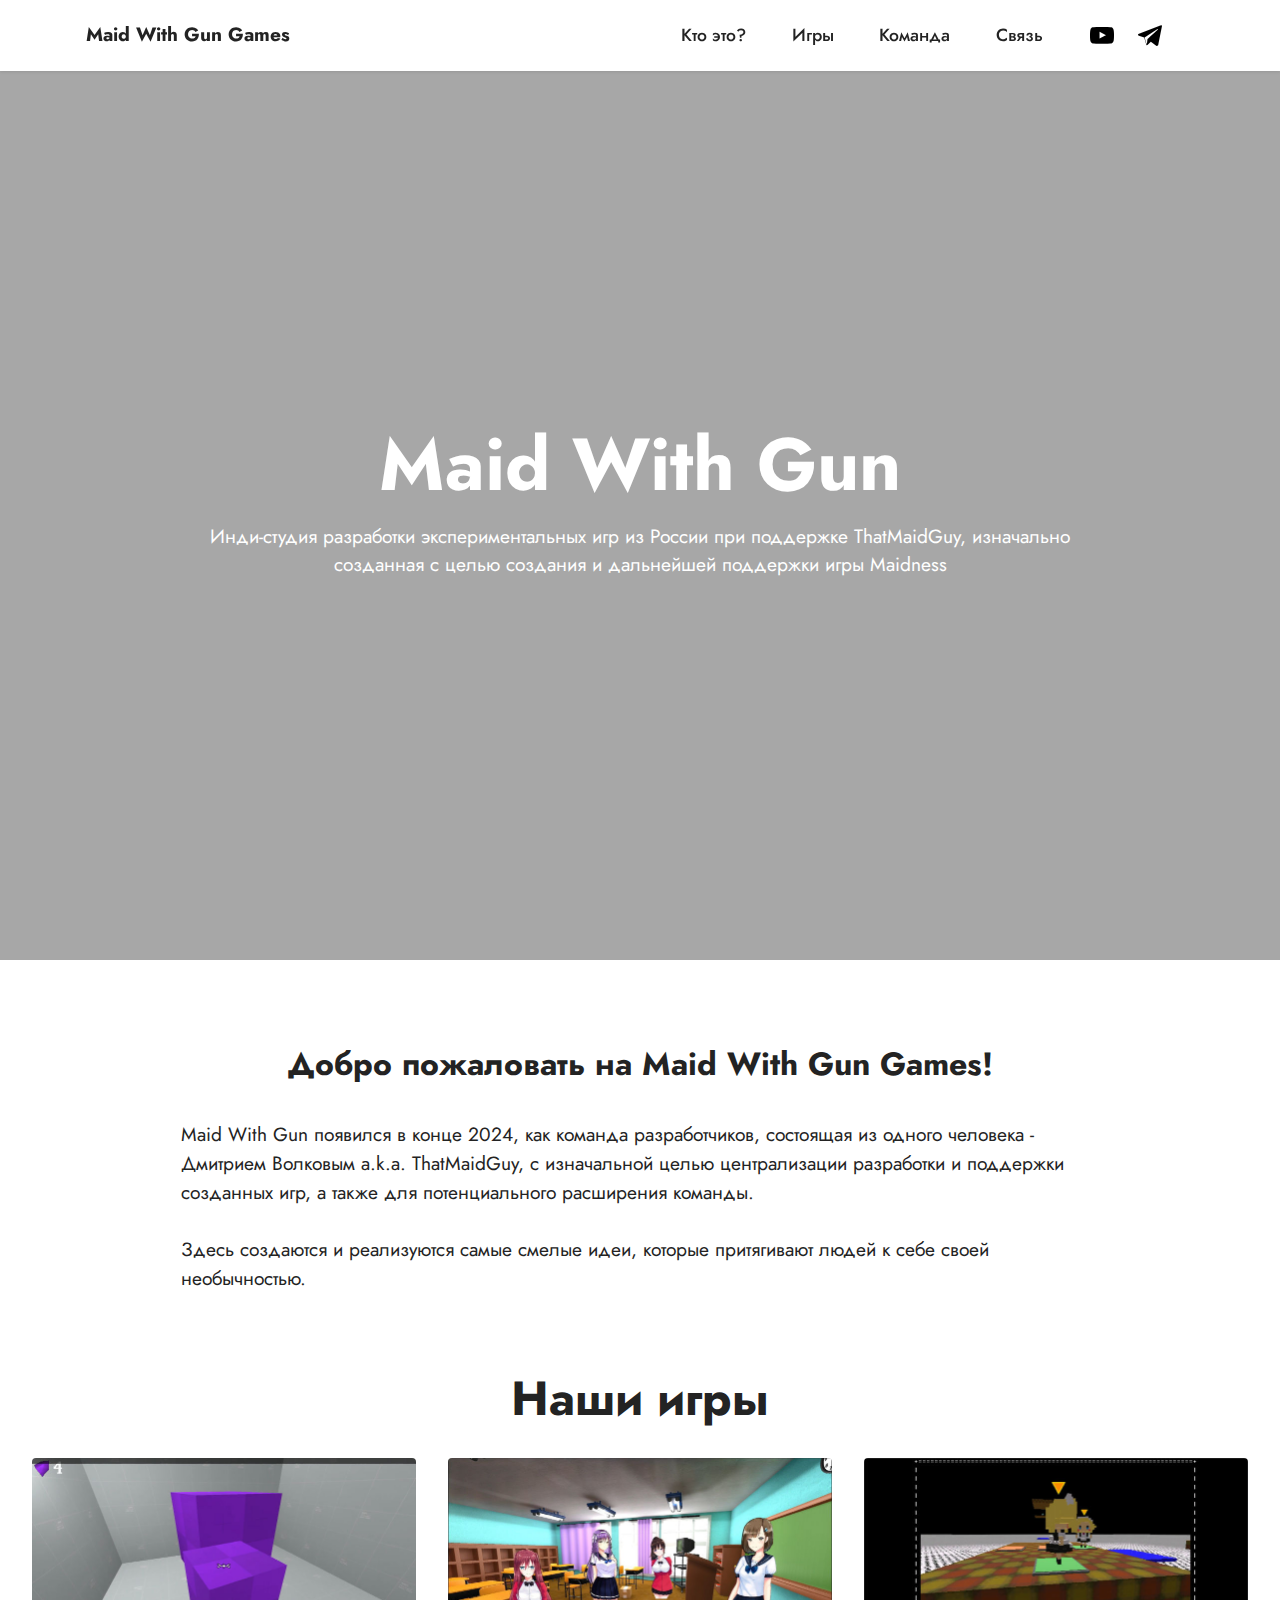
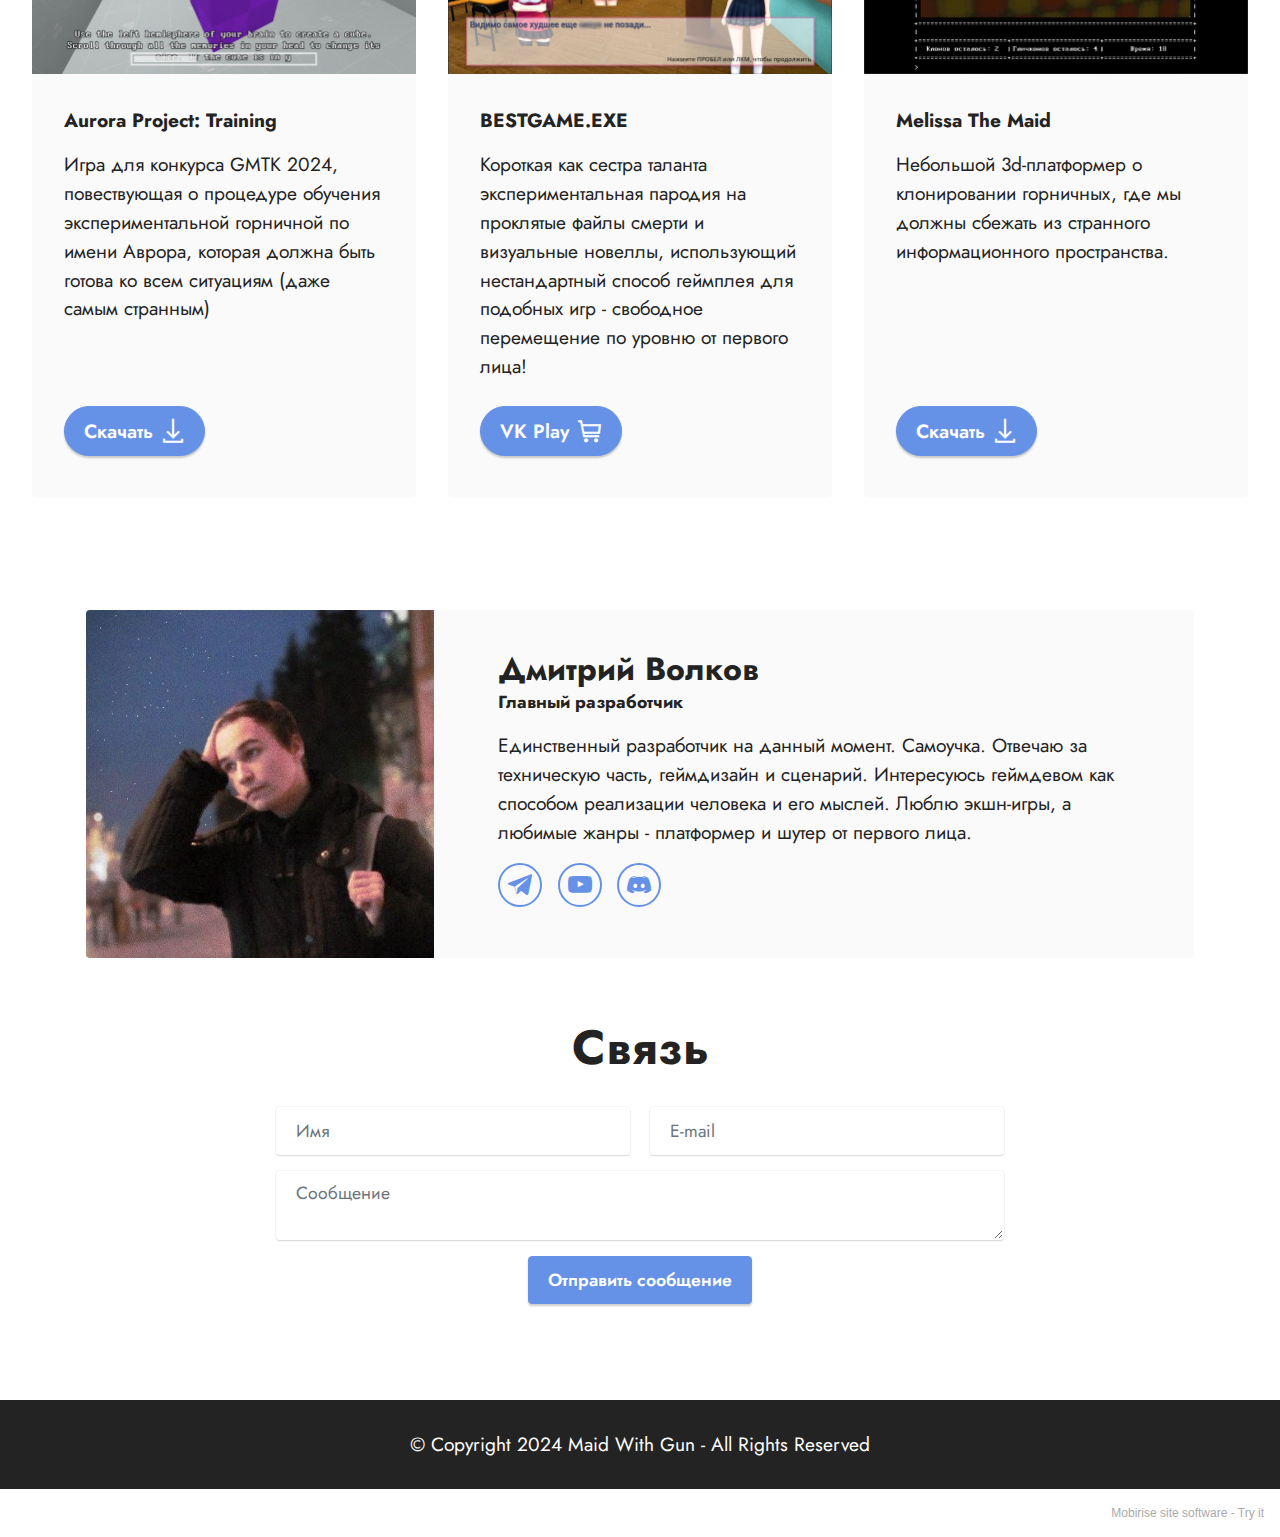
==== index.html @ e3a9bdb8 "First commit" ====
<!DOCTYPE html>
<html  >
<head>
  <!-- Site made with Mobirise Website Builder v5.4.0, https://mobirise.com -->
  <meta charset="UTF-8">
  <meta http-equiv="X-UA-Compatible" content="IE=edge">
  <meta name="generator" content="Mobirise v5.4.0, mobirise.com">
  <meta name="viewport" content="width=device-width, initial-scale=1, minimum-scale=1">
  <link rel="shortcut icon" href="assets/images/ada-priest-from-machete-bg-128x128-1.png" type="image/x-icon">
  <meta name="description" content="Инди-студия разработки экспериментальных игр из России при поддержке ThatMaidGuy, изначально созданная с целью создания и дальнейшей поддержки игры Maidness">
  
  
  <title>Maid With Gun Games - Инди-разработчик игр</title>
  <link rel="stylesheet" href="assets/web/assets/mobirise-icons2/mobirise2.css">
  <link rel="stylesheet" href="assets/bootstrap/css/bootstrap.min.css">
  <link rel="stylesheet" href="assets/bootstrap/css/bootstrap-grid.min.css">
  <link rel="stylesheet" href="assets/bootstrap/css/bootstrap-reboot.min.css">
  <link rel="stylesheet" href="assets/dropdown/css/style.css">
  <link rel="stylesheet" href="assets/socicon/css/styles.css">
  <link rel="stylesheet" href="assets/theme/css/style.css">
  <link rel="preload" href="https://fonts.googleapis.com/css?family=Jost:100,200,300,400,500,600,700,800,900,100i,200i,300i,400i,500i,600i,700i,800i,900i&display=swap" as="style" onload="this.onload=null;this.rel='stylesheet'">
  <noscript><link rel="stylesheet" href="https://fonts.googleapis.com/css?family=Jost:100,200,300,400,500,600,700,800,900,100i,200i,300i,400i,500i,600i,700i,800i,900i&display=swap"></noscript>
  <link rel="preload" as="style" href="assets/mobirise/css/mbr-additional.css"><link rel="stylesheet" href="assets/mobirise/css/mbr-additional.css" type="text/css">
  
  
  
  
</head>
<body>
  
  <section data-bs-version="5" class="menu menu3 cid-uvaxCdx6XH" once="menu" id="menu3-0">
    
    <nav class="navbar navbar-dropdown navbar-fixed-top navbar-expand-lg">
        <div class="container">
            <div class="navbar-brand">
                
                <span class="navbar-caption-wrap"><a class="navbar-caption text-black display-7" href="https://mobiri.se">Maid With Gun Games</a></span>
            </div>
            <button class="navbar-toggler" type="button" data-toggle="collapse" data-bs-toggle="collapse" data-target="#navbarSupportedContent" data-bs-target="#navbarSupportedContent" aria-controls="navbarNavAltMarkup" aria-expanded="false" aria-label="Toggle navigation">
                <div class="hamburger">
                    <span></span>
                    <span></span>
                    <span></span>
                    <span></span>
                </div>
            </button>
            <div class="collapse navbar-collapse" id="navbarSupportedContent">
                <ul class="navbar-nav nav-dropdown nav-right" data-app-modern-menu="true"><li class="nav-item"><a class="nav-link link text-black text-primary display-4" href="index.html#content5-5">Кто это?</a></li>
                    <li class="nav-item"><a class="nav-link link text-black text-primary display-4" href="index.html#gallery3-2">Игры</a></li>
                    <li class="nav-item"><a class="nav-link link text-black text-primary display-4" href="index.html#team2-6">Команда</a>
                    </li><li class="nav-item"><a class="nav-link link text-black text-primary display-4" href="index.html#form5-b">Связь</a></li></ul>
                <div class="icons-menu">
                    <a class="iconfont-wrapper" href="https://youtube.com/@thatmaidguy" target="_blank">
                        <span class="p-2 mbr-iconfont socicon-youtube socicon"></span>
                    </a>
                    <a class="iconfont-wrapper" href="https://t.me/maidwithgun" target="_blank">
                        <span class="p-2 mbr-iconfont socicon-telegram socicon"></span>
                    </a>
                    
                    
                </div>
                
            </div>
        </div>
    </nav>
</section>

<section data-bs-version="5" class="header6 cid-uvaxIi6rtf mbr-fullscreen" data-bg-video="https://vimeo.com/1033266221" id="header6-1">

    

    <div class="mbr-overlay" style="opacity: 0.4; background-color: rgb(35, 35, 35);"></div>

    <div class="align-center container">
        <div class="row justify-content-center">
            <div class="col-12 col-lg-10">
                <h1 class="mbr-section-title mbr-fonts-style mbr-white mb-3 display-1"><strong>Maid With Gun</strong></h1>
                
                <p class="mbr-text mbr-white mbr-fonts-style display-7">Инди-студия разработки экспериментальных игр из России при поддержке ThatMaidGuy, изначально созданная с целью создания и дальнейшей поддержки игры Maidness</p>
                
            </div>
        </div>
    </div>
</section>

<section data-bs-version="5" class="content5 cid-uvaOq9j9az" id="content5-5">
    
    <div class="container">
        <div class="row justify-content-center">
            <div class="col-md-12 col-lg-10">
                <h3 class="mbr-section-title mbr-fonts-style mb-4 display-5"><strong>Добро пожаловать на Maid With Gun Games!</strong></h3>
                
                <p class="mbr-text mbr-fonts-style display-7">
                    Maid With Gun появился в конце 2024, как&nbsp;команда разработчиков, состоящая из одного человека - Дмитрием Волковым a.k.a. ThatMaidGuy, с изначальной целью централизации разработки и поддержки созданных игр, а также для потенциального расширения команды.<br><br>Здесь создаются и реализуются самые смелые идеи, которые притягивают людей к себе своей необычностью.</p>
            </div>
        </div>
    </div>
</section>

<section data-bs-version="5" class="gallery3 cid-uvaM736wbB" id="gallery3-2">
    
    
    <div class="container-fluid">
        <div class="mbr-section-head">
            <h4 class="mbr-section-title mbr-fonts-style align-center mb-0 display-2"><strong>Наши игры</strong></h4>
            
        </div>
        <div class="row mt-4">
            <div class="item features-image сol-12 col-md-6 col-lg-4">
                <div class="item-wrapper">
                    <div class="item-img">
                        <img src="assets/images/isjlef-770x433.jpg" alt="">
                    </div>
                    <div class="item-content">
                        <h5 class="item-title mbr-fonts-style display-7">
                            <strong>Aurora Project: Training</strong></h5>
                        
                        <p class="mbr-text mbr-fonts-style mt-3 display-7">Игра для конкурса GMTK 2024, повествующая о процедуре обучения экспериментальной горничной по имени Аврора, которая должна быть готова ко всем ситуациям (даже самым странным)</p>
                    </div>
                    <div class="mbr-section-btn item-footer mt-2"><a href="https://thatmaidguy.itch.io/aurora-project-training" class="btn btn-primary item-btn display-7" target="_blank"><span class="mobi-mbri mobi-mbri-download mbr-iconfont mbr-iconfont-btn"></span>Скачать</a></div>
                </div>
            </div>
            <div class="item features-image сol-12 col-md-6 col-lg-4">
                <div class="item-wrapper">
                    <div class="item-img">
                        <img src="assets/images/73879cc0-adac-47f6-a937-09e69e567ec6-770x433.jpg" alt="">
                    </div>
                    <div class="item-content">
                        <h5 class="item-title mbr-fonts-style display-7"><strong>BESTGAME.EXE</strong></h5>
                        
                        <p class="mbr-text mbr-fonts-style mt-3 display-7">Короткая как сестра таланта экспериментальная пародия на проклятые файлы смерти и визуальные новеллы, использующий нестандартный способ геймплея для подобных игр - свободное перемещение по уровню от первого лица!<br></p>
                    </div>
                    <div class="mbr-section-btn item-footer mt-2"><a href="https://vkplay.ru/play/game/bestgameexe/" class="btn btn-primary item-btn display-7" target="_blank"><span class="mobi-mbri mobi-mbri-shopping-cart mbr-iconfont mbr-iconfont-btn"></span>VK Play</a></div>
                </div>
            </div>
            <div class="item features-image сol-12 col-md-6 col-lg-4">
                <div class="item-wrapper">
                    <div class="item-img">
                        <img src="assets/images/xnhfv4-770x433.jpg" alt="">
                    </div>
                    <div class="item-content">
                        <h5 class="item-title mbr-fonts-style display-7">
                            <strong>Melissa The Maid</strong></h5>
                        
                        <p class="mbr-text mbr-fonts-style mt-3 display-7">Небольшой 3d-платформер о клонировании горничных, где мы должны сбежать из странного информационного пространства.<br></p>
                    </div>
                    <div class="mbr-section-btn item-footer mt-2"><a href="https://thatmaidguy.itch.io/melissa-the-maid" class="btn btn-primary item-btn display-7" target="_blank"><span class="mobi-mbri mobi-mbri-download mbr-iconfont mbr-iconfont-btn"></span>Скачать</a></div>
                </div>
            </div>
            
        </div>
    </div>
</section>

<section data-bs-version="5" class="team2 cid-uvb1paP0pH" xmlns="http://www.w3.org/1999/html" id="team2-6">
    
    
    <div class="container">
        <div class="card">
            <div class="card-wrapper">
                <div class="row align-items-center">
                    <div class="col-12 col-md-4">
                        <div class="image-wrapper">
                            <img src="assets/images/photo-2024-11-26-02-30-11-564x580.jpeg" alt="Mobirise">
                        </div>
                    </div>
                    <div class="col-12 col-md">
                        <div class="card-box">
                            <h5 class="card-title mbr-fonts-style m-0 display-5"><strong>Дмитрий Волков</strong></h5>
                            <h6 class="card-subtitle mbr-fonts-style mb-3 display-4">
                                <strong>Главный разработчик</strong></h6>
                            <p class="mbr-text mbr-fonts-style display-7">Единственный разработчик на данный момент. Самоучка. Отвечаю за техническую часть, геймдизайн и сценарий. Интересуюсь геймдевом как способом реализации человека и его мыслей. Люблю экшн-игры, а любимые жанры - платформер и шутер от первого лица.</p>
                            <div class="social-row display-7">
                                <div class="soc-item">
                                    <a href="https://t.me/ThatMaidGuyChan" target="_blank">
                                        <span class="mbr-iconfont socicon-telegram socicon"></span>
                                    </a>
                                </div>
                                <div class="soc-item">
                                    <a href="https://youtube.com/@thatmaidguy" target="_blank">
                                        <span class="mbr-iconfont socicon-youtube socicon"></span>
                                    </a>
                                </div>
                                <div class="soc-item">
                                    <a href="https://discordapp.com/users/213850994797182976" target="_blank">
                                        <span class="mbr-iconfont socicon-discord socicon"></span>
                                    </a>
                                </div>
                                
                                
                            </div>
                        </div>
                    </div>
                </div>
            </div>
        </div>
        
        
    </div>
</section>

<section data-bs-version="5" class="form5 cid-uvbrjmKZrS" id="form5-b">
    
    
    <div class="container">
        <div class="mbr-section-head">
            <h3 class="mbr-section-title mbr-fonts-style align-center mb-0 display-2"><strong>Связь</strong></h3>
            
        </div>
        <div class="row justify-content-center mt-4">
            <div class="col-lg-8 mx-auto mbr-form" data-form-type="formoid">
                <form action="https://mobirise.eu/" method="POST" class="mbr-form form-with-styler" data-form-title="Form Name"><input type="hidden" name="email" data-form-email="true" value="kfApUsseY72v/eeN6G282dCXLGVmOG/wDlyMWyRwdh5JdAGkW7znxHLAUWl+J47DunK0L1RA6+25RrNVPYkAApMpm9nozxZgGvMwXJK5g+dg3zyCVy5SSilMPbwhBpH/">
                    <div class="row">
                        <div hidden="hidden" data-form-alert="" class="alert alert-success col-12">Спасибо за ваше сообщение, я свяжусь с вами в ближайшее время</div>
                        <div hidden="hidden" data-form-alert-danger="" class="alert alert-danger col-12">Oops...! some
                            problem!</div>
                    </div>
                    <div class="dragArea row">
                        <div class="col-md col-sm-12 form-group mb-3" data-for="name">
                            <input type="text" name="name" placeholder="Имя" data-form-field="name" class="form-control" value="" id="name-form5-b">
                        </div>
                        <div class="col-md col-sm-12 form-group mb-3" data-for="email">
                            <input type="email" name="email" placeholder="E-mail" data-form-field="email" class="form-control" value="" id="email-form5-b">
                        </div>
                        
                        <div class="col-12 form-group mb-3" data-for="textarea">
                            <textarea name="textarea" placeholder="Сообщение" data-form-field="textarea" class="form-control" id="textarea-form5-b"></textarea>
                        </div>
                        <div class="col-lg-12 col-md-12 col-sm-12 align-center mbr-section-btn"><button type="submit" class="btn btn-primary display-4">Отправить сообщение</button></div>
                    </div>
                </form>
            </div>
        </div>
    </div>
</section>

<section data-bs-version="5" class="footer7 cid-uvb52uqJp1" once="footers" id="footer7-8">

    

    

    <div class="container">
        <div class="media-container-row align-center mbr-white">
            <div class="col-12">
                <p class="mbr-text mb-0 mbr-fonts-style display-7">
                    © Copyright 2024 Maid With Gun - All Rights Reserved
                </p>
            </div>
        </div>
    </div>
</section><section style="background-color: #fff; font-family: -apple-system, BlinkMacSystemFont, 'Segoe UI', 'Roboto', 'Helvetica Neue', Arial, sans-serif; color:#aaa; font-size:12px; padding: 0; align-items: center; display: flex;"><a href="https://mobirise.site/a" style="flex: 1 1; height: 3rem; padding-left: 1rem;"></a><p style="flex: 0 0 auto; margin:0; padding-right:1rem;">Mobirise site software - <a href="https://mobirise.site/n" style="color:#aaa;">Try it</a></p></section><script src="assets/bootstrap/js/bootstrap.bundle.min.js"></script>  <script src="assets/smoothscroll/smooth-scroll.js"></script>  <script src="assets/ytplayer/index.js"></script>  <script src="assets/dropdown/js/navbar-dropdown.js"></script>  <script src="assets/vimeoplayer/player.js"></script>  <script src="assets/theme/js/script.js"></script>  <script src="assets/formoid/formoid.min.js"></script>  
  
  
 <div id="scrollToTop" class="scrollToTop mbr-arrow-up"><a style="text-align: center;"><i class="mbr-arrow-up-icon mbr-arrow-up-icon-cm cm-icon cm-icon-smallarrow-up"></i></a></div>
  </body>
</html>
---- assets/web/assets/mobirise-icons2/mobirise2.css ----
@font-face {
  font-family: 'Moririse2';
  font-display: swap;
  src:  url('mobirise2.eot?f2bix4');
  src:  url('mobirise2.eot?f2bix4#iefix') format('embedded-opentype'),
    url('mobirise2.ttf?f2bix4') format('truetype'),
    url('mobirise2.woff?f2bix4') format('woff'),
    url('mobirise2.svg?f2bix4#mobirise2') format('svg');
  font-weight: normal;
  font-style: normal;
}

[class^="mobi-"], [class*=" mobi-"] {
  /* use !important to prevent issues with browser extensions that change fonts */
  font-family: 'Moririse2' !important;
  speak: none;
  font-style: normal;
  font-weight: normal;
  font-variant: normal;
  text-transform: none;
  line-height: 1;

  /* Better Font Rendering =========== */
  -webkit-font-smoothing: antialiased;
  -moz-osx-font-smoothing: grayscale;
}

.mobi-mbri-add-submenu:before {
  content: "\e900";
}
.mobi-mbri-alert:before {
  content: "\e901";
}
.mobi-mbri-align-center:before {
  content: "\e902";
}
.mobi-mbri-align-justify:before {
  content: "\e903";
}
.mobi-mbri-align-left:before {
  content: "\e904";
}
.mobi-mbri-align-right:before {
  content: "\e905";
}
.mobi-mbri-android:before {
  content: "\e906";
}
.mobi-mbri-apple:before {
  content: "\e907";
}
.mobi-mbri-arrow-down:before {
  content: "\e908";
}
.mobi-mbri-arrow-next:before {
  content: "\e909";
}
.mobi-mbri-arrow-prev:before {
  content: "\e90a";
}
.mobi-mbri-arrow-up:before {
  content: "\e90b";
}
.mobi-mbri-bold:before {
  content: "\e90c";
}
.mobi-mbri-bookmark:before {
  content: "\e90d";
}
.mobi-mbri-bootstrap:before {
  content: "\e90e";
}
.mobi-mbri-briefcase:before {
  content: "\e90f";
}
.mobi-mbri-browse:before {
  content: "\e910";
}
.mobi-mbri-bulleted-list:before {
  content: "\e911";
}
.mobi-mbri-calendar:before {
  content: "\e912";
}
.mobi-mbri-camera:before {
  content: "\e913";
}
.mobi-mbri-cart-add:before {
  content: "\e914";
}
.mobi-mbri-cart-full:before {
  content: "\e915";
}
.mobi-mbri-cash:before {
  content: "\e916";
}
.mobi-mbri-change-style:before {
  content: "\e917";
}
.mobi-mbri-chat:before {
  content: "\e918";
}
.mobi-mbri-clock:before {
  content: "\e919";
}
.mobi-mbri-close:before {
  content: "\e91a";
}
.mobi-mbri-cloud:before {
  content: "\e91b";
}
.mobi-mbri-code:before {
  content: "\e91c";
}
.mobi-mbri-contact-form:before {
  content: "\e91d";
}
.mobi-mbri-credit-card:before {
  content: "\e91e";
}
.mobi-mbri-cursor-click:before {
  content: "\e91f";
}
.mobi-mbri-cust-feedback:before {
  content: "\e920";
}
.mobi-mbri-database:before {
  content: "\e921";
}
.mobi-mbri-delivery:before {
  content: "\e922";
}
.mobi-mbri-desktop:before {
  content: "\e923";
}
.mobi-mbri-devices:before {
  content: "\e924";
}
.mobi-mbri-down:before {
  content: "\e925";
}
.mobi-mbri-download-2:before {
  content: "\e926";
}
.mobi-mbri-download:before {
  content: "\e927";
}
.mobi-mbri-drag-n-drop-2:before {
  content: "\e928";
}
.mobi-mbri-drag-n-drop:before {
  content: "\e929";
}
.mobi-mbri-edit-2:before {
  content: "\e92a";
}
.mobi-mbri-edit:before {
  content: "\e92b";
}
.mobi-mbri-error:before {
  content: "\e92c";
}
.mobi-mbri-extension:before {
  content: "\e92d";
}
.mobi-mbri-features:before {
  content: "\e92e";
}
.mobi-mbri-file:before {
  content: "\e92f";
}
.mobi-mbri-flag:before {
  content: "\e930";
}
.mobi-mbri-folder:before {
  content: "\e931";
}
.mobi-mbri-gift:before {
  content: "\e932";
}
.mobi-mbri-github:before {
  content: "\e933";
}
.mobi-mbri-globe-2:before {
  content: "\e934";
}
.mobi-mbri-globe:before {
  content: "\e935";
}
.mobi-mbri-growing-chart:before {
  content: "\e936";
}
.mobi-mbri-hearth:before {
  content: "\e937";
}
.mobi-mbri-help:before {
  content: "\e938";
}
.mobi-mbri-home:before {
  content: "\e939";
}
.mobi-mbri-hot-cup:before {
  content: "\e93a";
}
.mobi-mbri-idea:before {
  content: "\e93b";
}
.mobi-mbri-image-gallery:before {
  content: "\e93c";
}
.mobi-mbri-image-slider:before {
  content: "\e93d";
}
.mobi-mbri-info:before {
  content: "\e93e";
}
.mobi-mbri-italic:before {
  content: "\e93f";
}
.mobi-mbri-key:before {
  content: "\e940";
}
.mobi-mbri-laptop:before {
  content: "\e941";
}
.mobi-mbri-layers:before {
  content: "\e942";
}
.mobi-mbri-left-right:before {
  content: "\e943";
}
.mobi-mbri-left:before {
  content: "\e944";
}
.mobi-mbri-letter:before {
  content: "\e945";
}
.mobi-mbri-like:before {
  content: "\e946";
}
.mobi-mbri-link:before {
  content: "\e947";
}
.mobi-mbri-lock:before {
  content: "\e948";
}
.mobi-mbri-login:before {
  content: "\e949";
}
.mobi-mbri-logout:before {
  content: "\e94a";
}
.mobi-mbri-magic-stick:before {
  content: "\e94b";
}
.mobi-mbri-map-pin:before {
  content: "\e94c";
}
.mobi-mbri-menu:before {
  content: "\e94d";
}
.mobi-mbri-mobile-2:before {
  content: "\e94e";
}
.mobi-mbri-mobile-horizontal:before {
  content: "\e94f";
}
.mobi-mbri-mobile:before {
  content: "\e950";
}
.mobi-mbri-mobirise:before {
  content: "\e951";
}
.mobi-mbri-more-horizontal:before {
  content: "\e952";
}
.mobi-mbri-more-vertical:before {
  content: "\e953";
}
.mobi-mbri-music:before {
  content: "\e954";
}
.mobi-mbri-new-file:before {
  content: "\e955";
}
.mobi-mbri-numbered-list:before {
  content: "\e956";
}
.mobi-mbri-opened-folder:before {
  content: "\e957";
}
.mobi-mbri-pages:before {
  content: "\e958";
}
.mobi-mbri-paper-plane:before {
  content: "\e959";
}
.mobi-mbri-paperclip:before {
  content: "\e95a";
}
.mobi-mbri-phone:before {
  content: "\e95b";
}
.mobi-mbri-photo:before {
  content: "\e95c";
}
.mobi-mbri-photos:before {
  content: "\e95d";
}
.mobi-mbri-pin:before {
  content: "\e95e";
}
.mobi-mbri-play:before {
  content: "\e95f";
}
.mobi-mbri-plus:before {
  content: "\e960";
}
.mobi-mbri-preview:before {
  content: "\e961";
}
.mobi-mbri-print:before {
  content: "\e962";
}
.mobi-mbri-protect:before {
  content: "\e963";
}
.mobi-mbri-question:before {
  content: "\e964";
}
.mobi-mbri-quote-left:before {
  content: "\e965";
}
.mobi-mbri-quote-right:before {
  content: "\e966";
}
.mobi-mbri-redo:before {
  content: "\e967";
}
.mobi-mbri-refresh:before {
  content: "\e968";
}
.mobi-mbri-responsive-2:before {
  content: "\e969";
}
.mobi-mbri-responsive:before {
  content: "\e96a";
}
.mobi-mbri-right:before {
  content: "\e96b";
}
.mobi-mbri-rocket:before {
  content: "\e96c";
}
.mobi-mbri-sad-face:before {
  content: "\e96d";
}
.mobi-mbri-sale:before {
  content: "\e96e";
}
.mobi-mbri-save:before {
  content: "\e96f";
}
.mobi-mbri-search:before {
  content: "\e970";
}
.mobi-mbri-setting-2:before {
  content: "\e971";
}
.mobi-mbri-setting-3:before {
  content: "\e972";
}
.mobi-mbri-setting:before {
  content: "\e973";
}
.mobi-mbri-share:before {
  content: "\e974";
}
.mobi-mbri-shopping-bag:before {
  content: "\e975";
}
.mobi-mbri-shopping-basket:before {
  content: "\e976";
}
.mobi-mbri-shopping-cart:before {
  content: "\e977";
}
.mobi-mbri-sites:before {
  content: "\e978";
}
.mobi-mbri-smile-face:before {
  content: "\e979";
}
.mobi-mbri-speed:before {
  content: "\e97a";
}
.mobi-mbri-star:before {
  content: "\e97b";
}
.mobi-mbri-success:before {
  content: "\e97c";
}
.mobi-mbri-sun:before {
  content: "\e97d";
}
.mobi-mbri-sun2:before {
  content: "\e97e";
}
.mobi-mbri-tablet-vertical:before {
  content: "\e97f";
}
.mobi-mbri-tablet:before {
  content: "\e980";
}
.mobi-mbri-target:before {
  content: "\e981";
}
.mobi-mbri-timer:before {
  content: "\e982";
}
.mobi-mbri-to-ftp:before {
  content: "\e983";
}
.mobi-mbri-to-local-drive:before {
  content: "\e984";
}
.mobi-mbri-touch-swipe:before {
  content: "\e985";
}
.mobi-mbri-touch:before {
  content: "\e986";
}
.mobi-mbri-trash:before {
  content: "\e987";
}
.mobi-mbri-underline:before {
  content: "\e988";
}
.mobi-mbri-undo:before {
  content: "\e989";
}
.mobi-mbri-unlink:before {
  content: "\e98a";
}
.mobi-mbri-unlock:before {
  content: "\e98b";
}
.mobi-mbri-up-down:before {
  content: "\e98c";
}
.mobi-mbri-up:before {
  content: "\e98d";
}
.mobi-mbri-update:before {
  content: "\e98e";
}
.mobi-mbri-upload-2:before {
  content: "\e98f";
}
.mobi-mbri-upload:before {
  content: "\e990";
}
.mobi-mbri-user-2:before {
  content: "\e991";
}
.mobi-mbri-user:before {
  content: "\e992";
}
.mobi-mbri-users:before {
  content: "\e993";
}
.mobi-mbri-video-play:before {
  content: "\e994";
}
.mobi-mbri-video:before {
  content: "\e995";
}
.mobi-mbri-watch:before {
  content: "\e996";
}
.mobi-mbri-website-theme-2:before {
  content: "\e997";
}
.mobi-mbri-website-theme:before {
  content: "\e998";
}
.mobi-mbri-wifi:before {
  content: "\e999";
}
.mobi-mbri-windows:before {
  content: "\e99a";
}
.mobi-mbri-zoom-in:before {
  content: "\e99b";
}
.mobi-mbri-zoom-out:before {
  content: "\e99c";
}
---- assets/dropdown/css/style.css ----
.navbar-dropdown {
  left: 0;
  padding: 0;
  position: absolute;
  right: 0;
  top: 0;
  transition: all 0.45s ease;
  z-index: 1030;
  background: #282828; }
  .navbar-dropdown .navbar-logo {
    margin-right: 0.8rem;
    transition: margin 0.3s ease-in-out;
    vertical-align: middle; }
    .navbar-dropdown .navbar-logo img {
      height: 3.125rem;
      transition: all 0.3s ease-in-out; }
    .navbar-dropdown .navbar-logo.mbr-iconfont {
      font-size: 3.125rem;
      line-height: 3.125rem; }
  .navbar-dropdown .navbar-caption {
    font-weight: 700;
    white-space: normal;
    vertical-align: -4px;
    line-height: 3.125rem !important; }
    .navbar-dropdown .navbar-caption, .navbar-dropdown .navbar-caption:hover {
      color: inherit;
      text-decoration: none; }
  .navbar-dropdown .mbr-iconfont + .navbar-caption {
    vertical-align: -1px; }
  .navbar-dropdown.navbar-fixed-top {
    position: fixed; }
  .navbar-dropdown .navbar-brand span {
    vertical-align: -4px; }
  .navbar-dropdown.bg-color.transparent {
    background: none; }
  .navbar-dropdown.navbar-short .navbar-brand {
    padding: 0.625rem 0; }
    .navbar-dropdown.navbar-short .navbar-brand span {
      vertical-align: -1px; }
  .navbar-dropdown.navbar-short .navbar-caption {
    line-height: 2.375rem !important;
    vertical-align: -2px; }
  .navbar-dropdown.navbar-short .navbar-logo {
    margin-right: 0.5rem; }
    .navbar-dropdown.navbar-short .navbar-logo img {
      height: 2.375rem; }
    .navbar-dropdown.navbar-short .navbar-logo.mbr-iconfont {
      font-size: 2.375rem;
      line-height: 2.375rem; }
  .navbar-dropdown.navbar-short .mbr-table-cell {
    height: 3.625rem; }
  .navbar-dropdown .navbar-close {
    left: 0.6875rem;
    position: fixed;
    top: 0.75rem;
    z-index: 1000; }
  .navbar-dropdown .hamburger-icon {
    content: "";
    display: inline-block;
    vertical-align: middle;
    width: 16px;
    -webkit-box-shadow: 0 -6px 0 1px #282828,0 0 0 1px #282828,0 6px 0 1px #282828;
    -moz-box-shadow: 0 -6px 0 1px #282828,0 0 0 1px #282828,0 6px 0 1px #282828;
    box-shadow: 0 -6px 0 1px #282828,0 0 0 1px #282828,0 6px 0 1px #282828; }

.dropdown-menu .dropdown-toggle[data-toggle="dropdown-submenu"]::after {
  border-bottom: 0.35em solid transparent;
  border-left: 0.35em solid;
  border-right: 0;
  border-top: 0.35em solid transparent;
  margin-left: 0.3rem; }

.dropdown-menu .dropdown-item:focus {
  outline: 0; }

.nav-dropdown {
  font-size: 0.75rem;
  font-weight: 500;
  height: auto !important; }
  .nav-dropdown .nav-btn {
    padding-left: 1rem; }
  .nav-dropdown .link {
    margin: .667em 1.667em;
    font-weight: 500;
    padding: 0;
    transition: color .2s ease-in-out; }
    .nav-dropdown .link.dropdown-toggle {
      margin-right: 2.583em; }
      .nav-dropdown .link.dropdown-toggle::after {
        margin-left: .25rem;
        border-top: 0.35em solid;
        border-right: 0.35em solid transparent;
        border-left: 0.35em solid transparent;
        border-bottom: 0; }
      .nav-dropdown .link.dropdown-toggle[aria-expanded="true"] {
        margin: 0;
        padding: 0.667em 3.263em  0.667em 1.667em; }
  .nav-dropdown .link::after,
  .nav-dropdown .dropdown-item::after {
    color: inherit; }
  .nav-dropdown .btn {
    font-size: 0.75rem;
    font-weight: 700;
    letter-spacing: 0;
    margin-bottom: 0;
    padding-left: 1.25rem;
    padding-right: 1.25rem; }
  .nav-dropdown .dropdown-menu {
    border-radius: 0;
    border: 0;
    left: 0;
    margin: 0;
    padding-bottom: 1.25rem;
    padding-top: 1.25rem;
    position: relative; }
  .nav-dropdown .dropdown-submenu {
    margin-left: 0.125rem;
    top: 0; }
  .nav-dropdown .dropdown-item {
    font-weight: 500;
    line-height: 2;
    padding: 0.3846em 4.615em 0.3846em 1.5385em;
    position: relative;
    transition: color .2s ease-in-out, background-color .2s ease-in-out; }
    .nav-dropdown .dropdown-item::after {
      margin-top: -0.3077em;
      position: absolute;
      right: 1.1538em;
      top: 50%; }
    .nav-dropdown .dropdown-item:focus, .nav-dropdown .dropdown-item:hover {
      background: none; }

@media (max-width: 767px) {
  .nav-dropdown.navbar-toggleable-sm {
    bottom: 0;
    display: none;
    left: 0;
    overflow-x: hidden;
    position: fixed;
    top: 0;
    transform: translateX(-100%);
    -ms-transform: translateX(-100%);
    -webkit-transform: translateX(-100%);
    width: 18.75rem;
    z-index: 999; } }
.nav-dropdown.navbar-toggleable-xl {
  bottom: 0;
  display: none;
  left: 0;
  overflow-x: hidden;
  position: fixed;
  top: 0;
  transform: translateX(-100%);
  -ms-transform: translateX(-100%);
  -webkit-transform: translateX(-100%);
  width: 18.75rem;
  z-index: 999; }

.nav-dropdown-sm {
  display: block !important;
  overflow-x: hidden;
  overflow: auto;
  padding-top: 3.875rem; }
  .nav-dropdown-sm::after {
    content: "";
    display: block;
    height: 3rem;
    width: 100%; }
  .nav-dropdown-sm.collapse.in ~ .navbar-close {
    display: block !important; }
  .nav-dropdown-sm.collapsing, .nav-dropdown-sm.collapse.in {
    transform: translateX(0);
    -ms-transform: translateX(0);
    -webkit-transform: translateX(0);
    transition: all 0.25s ease-out;
    -webkit-transition: all 0.25s ease-out;
    background: #282828; }
  .nav-dropdown-sm.collapsing[aria-expanded="false"] {
    transform: translateX(-100%);
    -ms-transform: translateX(-100%);
    -webkit-transform: translateX(-100%); }
  .nav-dropdown-sm .nav-item {
    display: block;
    margin-left: 0 !important;
    padding-left: 0; }
  .nav-dropdown-sm .link,
  .nav-dropdown-sm .dropdown-item {
    border-top: 1px dotted rgba(255, 255, 255, 0.1);
    font-size: 0.8125rem;
    line-height: 1.6;
    margin: 0 !important;
    padding: 0.875rem 2.4rem 0.875rem 1.5625rem !important;
    position: relative;
    white-space: normal; }
    .nav-dropdown-sm .link:focus, .nav-dropdown-sm .link:hover,
    .nav-dropdown-sm .dropdown-item:focus,
    .nav-dropdown-sm .dropdown-item:hover {
      background: rgba(0, 0, 0, 0.2) !important;
      color: #c0a375; }
  .nav-dropdown-sm .nav-btn {
    position: relative;
    padding: 1.5625rem 1.5625rem 0 1.5625rem; }
    .nav-dropdown-sm .nav-btn::before {
      border-top: 1px dotted rgba(255, 255, 255, 0.1);
      content: "";
      left: 0;
      position: absolute;
      top: 0;
      width: 100%; }
    .nav-dropdown-sm .nav-btn + .nav-btn {
      padding-top: 0.625rem; }
      .nav-dropdown-sm .nav-btn + .nav-btn::before {
        display: none; }
  .nav-dropdown-sm .btn {
    padding: 0.625rem 0; }
  .nav-dropdown-sm .dropdown-toggle[data-toggle="dropdown-submenu"]::after {
    margin-left: .25rem;
    border-top: 0.35em solid;
    border-right: 0.35em solid transparent;
    border-left: 0.35em solid transparent;
    border-bottom: 0; }
  .nav-dropdown-sm .dropdown-toggle[data-toggle="dropdown-submenu"][aria-expanded="true"]::after {
    border-top: 0;
    border-right: 0.35em solid transparent;
    border-left: 0.35em solid transparent;
    border-bottom: 0.35em solid; }
  .nav-dropdown-sm .dropdown-menu {
    margin: 0;
    padding: 0;
    position: relative;
    top: 0;
    left: 0;
    width: 100%;
    border: 0;
    float: none;
    border-radius: 0;
    background: none; }
  .nav-dropdown-sm .dropdown-submenu {
    left: 100%;
    margin-left: 0.125rem;
    margin-top: -1.25rem;
    top: 0; }

.navbar-toggleable-sm .nav-dropdown .dropdown-menu {
  position: absolute; }

.navbar-toggleable-sm .nav-dropdown .dropdown-submenu {
  left: 100%;
  margin-left: 0.125rem;
  margin-top: -1.25rem;
  top: 0; }

.navbar-toggleable-sm.opened .nav-dropdown .dropdown-menu {
  position: relative; }

.navbar-toggleable-sm.opened .nav-dropdown .dropdown-submenu {
  left: 0;
  margin-left: 00rem;
  margin-top: 0rem;
  top: 0; }

.is-builder .nav-dropdown.collapsing {
  transition: none !important; }
---- assets/socicon/css/styles.css ----
@charset "UTF-8";

@font-face {
  font-family: 'Socicon';
  src:  url('../fonts/socicon.eot');
  src:  url('../fonts/socicon.eot?#iefix') format('embedded-opentype'),
    url('../fonts/socicon.woff2') format('woff2'),
    url('../fonts/socicon.ttf') format('truetype'),
    url('../fonts/socicon.woff') format('woff'),
    url('../fonts/socicon.svg#socicon') format('svg');
  font-weight: normal;
  font-style: normal;
  font-display: swap;
}

[data-icon]:before {
  font-family: "socicon" !important;
  content: attr(data-icon);
  font-style: normal !important;
  font-weight: normal !important;
  font-variant: normal !important;
  text-transform: none !important;
  speak: none;
  line-height: 1;
  -webkit-font-smoothing: antialiased;
  -moz-osx-font-smoothing: grayscale;
}

[class^="socicon-"], [class*=" socicon-"] {
  /* use !important to prevent issues with browser extensions that change fonts */
  font-family: 'Socicon' !important;
  speak: none;
  font-style: normal;
  font-weight: normal;
  font-variant: normal;
  text-transform: none;
  line-height: 1;

  /* Better Font Rendering =========== */
  -webkit-font-smoothing: antialiased;
  -moz-osx-font-smoothing: grayscale;
}

.socicon-eitaa:before {
  content: "\e97c";
}
.socicon-soroush:before {
  content: "\e97d";
}
.socicon-bale:before {
  content: "\e97e";
}
.socicon-zazzle:before {
  content: "\e97b";
}
.socicon-society6:before {
  content: "\e97a";
}
.socicon-redbubble:before {
  content: "\e979";
}
.socicon-avvo:before {
  content: "\e978";
}
.socicon-stitcher:before {
  content: "\e977";
}
.socicon-googlehangouts:before {
  content: "\e974";
}
.socicon-dlive:before {
  content: "\e975";
}
.socicon-vsco:before {
  content: "\e976";
}
.socicon-flipboard:before {
  content: "\e973";
}
.socicon-ubuntu:before {
  content: "\e958";
}
.socicon-artstation:before {
  content: "\e959";
}
.socicon-invision:before {
  content: "\e95a";
}
.socicon-torial:before {
  content: "\e95b";
}
.socicon-collectorz:before {
  content: "\e95c";
}
.socicon-seenthis:before {
  content: "\e95d";
}
.socicon-googleplaymusic:before {
  content: "\e95e";
}
.socicon-debian:before {
  content: "\e95f";
}
.socicon-filmfreeway:before {
  content: "\e960";
}
.socicon-gnome:before {
  content: "\e961";
}
.socicon-itchio:before {
  content: "\e962";
}
.socicon-jamendo:before {
  content: "\e963";
}
.socicon-mix:before {
  content: "\e964";
}
.socicon-sharepoint:before {
  content: "\e965";
}
.socicon-tinder:before {
  content: "\e966";
}
.socicon-windguru:before {
  content: "\e967";
}
.socicon-cdbaby:before {
  content: "\e968";
}
.socicon-elementaryos:before {
  content: "\e969";
}
.socicon-stage32:before {
  content: "\e96a";
}
.socicon-tiktok:before {
  content: "\e96b";
}
.socicon-gitter:before {
  content: "\e96c";
}
.socicon-letterboxd:before {
  content: "\e96d";
}
.socicon-threema:before {
  content: "\e96e";
}
.socicon-splice:before {
  content: "\e96f";
}
.socicon-metapop:before {
  content: "\e970";
}
.socicon-naver:before {
  content: "\e971";
}
.socicon-remote:before {
  content: "\e972";
}
.socicon-internet:before {
  content: "\e957";
}
.socicon-moddb:before {
  content: "\e94b";
}
.socicon-indiedb:before {
  content: "\e94c";
}
.socicon-traxsource:before {
  content: "\e94d";
}
.socicon-gamefor:before {
  content: "\e94e";
}
.socicon-pixiv:before {
  content: "\e94f";
}
.socicon-myanimelist:before {
  content: "\e950";
}
.socicon-blackberry:before {
  content: "\e951";
}
.socicon-wickr:before {
  content: "\e952";
}
.socicon-spip:before {
  content: "\e953";
}
.socicon-napster:before {
  content: "\e954";
}
.socicon-beatport:before {
  content: "\e955";
}
.socicon-hackerone:before {
  content: "\e956";
}
.socicon-hackernews:before {
  content: "\e946";
}
.socicon-smashwords:before {
  content: "\e947";
}
.socicon-kobo:before {
  content: "\e948";
}
.socicon-bookbub:before {
  content: "\e949";
}
.socicon-mailru:before {
  content: "\e94a";
}
.socicon-gitlab:before {
  content: "\e945";
}
.socicon-instructables:before {
  content: "\e944";
}
.socicon-portfolio:before {
  content: "\e943";
}
.socicon-codered:before {
  content: "\e940";
}
.socicon-origin:before {
  content: "\e941";
}
.socicon-nextdoor:before {
  content: "\e942";
}
.socicon-udemy:before {
  content: "\e93f";
}
.socicon-livemaster:before {
  content: "\e93e";
}
.socicon-crunchbase:before {
  content: "\e93b";
}
.socicon-homefy:before {
  content: "\e93c";
}
.socicon-calendly:before {
  content: "\e93d";
}
.socicon-realtor:before {
  content: "\e90f";
}
.socicon-tidal:before {
  content: "\e910";
}
.socicon-qobuz:before {
  content: "\e911";
}
.socicon-natgeo:before {
  content: "\e912";
}
.socicon-mastodon:before {
  content: "\e913";
}
.socicon-unsplash:before {
  content: "\e914";
}
.socicon-homeadvisor:before {
  content: "\e915";
}
.socicon-angieslist:before {
  content: "\e916";
}
.socicon-codepen:before {
  content: "\e917";
}
.socicon-slack:before {
  content: "\e918";
}
.socicon-openaigym:before {
  content: "\e919";
}
.socicon-logmein:before {
  content: "\e91a";
}
.socicon-fiverr:before {
  content: "\e91b";
}
.socicon-gotomeeting:before {
  content: "\e91c";
}
.socicon-aliexpress:before {
  content: "\e91d";
}
.socicon-guru:before {
  content: "\e91e";
}
.socicon-appstore:before {
  content: "\e91f";
}
.socicon-homes:before {
  content: "\e920";
}
.socicon-zoom:before {
  content: "\e921";
}
.socicon-alibaba:before {
  content: "\e922";
}
.socicon-craigslist:before {
  content: "\e923";
}
.socicon-wix:before {
  content: "\e924";
}
.socicon-redfin:before {
  content: "\e925";
}
.socicon-googlecalendar:before {
  content: "\e926";
}
.socicon-shopify:before {
  content: "\e927";
}
.socicon-freelancer:before {
  content: "\e928";
}
.socicon-seedrs:before {
  content: "\e929";
}
.socicon-bing:before {
  content: "\e92a";
}
.socicon-doodle:before {
  content: "\e92b";
}
.socicon-bonanza:before {
  content: "\e92c";
}
.socicon-squarespace:before {
  content: "\e92d";
}
.socicon-toptal:before {
  content: "\e92e";
}
.socicon-gust:before {
  content: "\e92f";
}
.socicon-ask:before {
  content: "\e930";
}
.socicon-trulia:before {
  content: "\e931";
}
.socicon-loomly:before {
  content: "\e932";
}
.socicon-ghost:before {
  content: "\e933";
}
.socicon-upwork:before {
  content: "\e934";
}
.socicon-fundable:before {
  content: "\e935";
}
.socicon-booking:before {
  content: "\e936";
}
.socicon-googlemaps:before {
  content: "\e937";
}
.socicon-zillow:before {
  content: "\e938";
}
.socicon-niconico:before {
  content: "\e939";
}
.socicon-toneden:before {
  content: "\e93a";
}
.socicon-augment:before {
  content: "\e908";
}
.socicon-bitbucket:before {
  content: "\e909";
}
.socicon-fyuse:before {
  content: "\e90a";
}
.socicon-yt-gaming:before {
  content: "\e90b";
}
.socicon-sketchfab:before {
  content: "\e90c";
}
.socicon-mobcrush:before {
  content: "\e90d";
}
.socicon-microsoft:before {
  content: "\e90e";
}
.socicon-pandora:before {
  content: "\e907";
}
.socicon-messenger:before {
  content: "\e906";
}
.socicon-gamewisp:before {
  content: "\e905";
}
.socicon-bloglovin:before {
  content: "\e904";
}
.socicon-tunein:before {
  content: "\e903";
}
.socicon-gamejolt:before {
  content: "\e901";
}
.socicon-trello:before {
  content: "\e902";
}
.socicon-spreadshirt:before {
  content: "\e900";
}
.socicon-500px:before {
  content: "\e000";
}
.socicon-8tracks:before {
  content: "\e001";
}
.socicon-airbnb:before {
  content: "\e002";
}
.socicon-alliance:before {
  content: "\e003";
}
.socicon-amazon:before {
  content: "\e004";
}
.socicon-amplement:before {
  content: "\e005";
}
.socicon-android:before {
  content: "\e006";
}
.socicon-angellist:before {
  content: "\e007";
}
.socicon-apple:before {
  content: "\e008";
}
.socicon-appnet:before {
  content: "\e009";
}
.socicon-baidu:before {
  content: "\e00a";
}
.socicon-bandcamp:before {
  content: "\e00b";
}
.socicon-battlenet:before {
  content: "\e00c";
}
.socicon-mixer:before {
  content: "\e00d";
}
.socicon-bebee:before {
  content: "\e00e";
}
.socicon-bebo:before {
  content: "\e00f";
}
.socicon-behance:before {
  content: "\e010";
}
.socicon-blizzard:before {
  content: "\e011";
}
.socicon-blogger:before {
  content: "\e012";
}
.socicon-buffer:before {
  content: "\e013";
}
.socicon-chrome:before {
  content: "\e014";
}
.socicon-coderwall:before {
  content: "\e015";
}
.socicon-curse:before {
  content: "\e016";
}
.socicon-dailymotion:before {
  content: "\e017";
}
.socicon-deezer:before {
  content: "\e018";
}
.socicon-delicious:before {
  content: "\e019";
}
.socicon-deviantart:before {
  content: "\e01a";
}
.socicon-diablo:before {
  content: "\e01b";
}
.socicon-digg:before {
  content: "\e01c";
}
.socicon-discord:before {
  content: "\e01d";
}
.socicon-disqus:before {
  content: "\e01e";
}
.socicon-douban:before {
  content: "\e01f";
}
.socicon-draugiem:before {
  content: "\e020";
}
.socicon-dribbble:before {
  content: "\e021";
}
.socicon-drupal:before {
  content: "\e022";
}
.socicon-ebay:before {
  content: "\e023";
}
.socicon-ello:before {
  content: "\e024";
}
.socicon-endomodo:before {
  content: "\e025";
}
.socicon-envato:before {
  content: "\e026";
}
.socicon-etsy:before {
  content: "\e027";
}
.socicon-facebook:before {
  content: "\e028";
}
.socicon-feedburner:before {
  content: "\e029";
}
.socicon-filmweb:before {
  content: "\e02a";
}
.socicon-firefox:before {
  content: "\e02b";
}
.socicon-flattr:before {
  content: "\e02c";
}
.socicon-flickr:before {
  content: "\e02d";
}
.socicon-formulr:before {
  content: "\e02e";
}
.socicon-forrst:before {
  content: "\e02f";
}
.socicon-foursquare:before {
  content: "\e030";
}
.socicon-friendfeed:before {
  content: "\e031";
}
.socicon-github:before {
  content: "\e032";
}
.socicon-goodreads:before {
  content: "\e033";
}
.socicon-google:before {
  content: "\e034";
}
.socicon-googlescholar:before {
  content: "\e035";
}
.socicon-googlegroups:before {
  content: "\e036";
}
.socicon-googlephotos:before {
  content: "\e037";
}
.socicon-googleplus:before {
  content: "\e038";
}
.socicon-grooveshark:before {
  content: "\e039";
}
.socicon-hackerrank:before {
  content: "\e03a";
}
.socicon-hearthstone:before {
  content: "\e03b";
}
.socicon-hellocoton:before {
  content: "\e03c";
}
.socicon-heroes:before {
  content: "\e03d";
}
.socicon-smashcast:before {
  content: "\e03e";
}
.socicon-horde:before {
  content: "\e03f";
}
.socicon-houzz:before {
  content: "\e040";
}
.socicon-icq:before {
  content: "\e041";
}
.socicon-identica:before {
  content: "\e042";
}
.socicon-imdb:before {
  content: "\e043";
}
.socicon-instagram:before {
  content: "\e044";
}
.socicon-issuu:before {
  content: "\e045";
}
.socicon-istock:before {
  content: "\e046";
}
.socicon-itunes:before {
  content: "\e047";
}
.socicon-keybase:before {
  content: "\e048";
}
.socicon-lanyrd:before {
  content: "\e049";
}
.socicon-lastfm:before {
  content: "\e04a";
}
.socicon-line:before {
  content: "\e04b";
}
.socicon-linkedin:before {
  content: "\e04c";
}
.socicon-livejournal:before {
  content: "\e04d";
}
.socicon-lyft:before {
  content: "\e04e";
}
.socicon-macos:before {
  content: "\e04f";
}
.socicon-mail:before {
  content: "\e050";
}
.socicon-medium:before {
  content: "\e051";
}
.socicon-meetup:before {
  content: "\e052";
}
.socicon-mixcloud:before {
  content: "\e053";
}
.socicon-modelmayhem:before {
  content: "\e054";
}
.socicon-mumble:before {
  content: "\e055";
}
.socicon-myspace:before {
  content: "\e056";
}
.socicon-newsvine:before {
  content: "\e057";
}
.socicon-nintendo:before {
  content: "\e058";
}
.socicon-npm:before {
  content: "\e059";
}
.socicon-odnoklassniki:before {
  content: "\e05a";
}
.socicon-openid:before {
  content: "\e05b";
}
.socicon-opera:before {
  content: "\e05c";
}
.socicon-outlook:before {
  content: "\e05d";
}
.socicon-overwatch:before {
  content: "\e05e";
}
.socicon-patreon:before {
  content: "\e05f";
}
.socicon-paypal:before {
  content: "\e060";
}
.socicon-periscope:before {
  content: "\e061";
}
.socicon-persona:before {
  content: "\e062";
}
.socicon-pinterest:before {
  content: "\e063";
}
.socicon-play:before {
  content: "\e064";
}
.socicon-player:before {
  content: "\e065";
}
.socicon-playstation:before {
  content: "\e066";
}
.socicon-pocket:before {
  content: "\e067";
}
.socicon-qq:before {
  content: "\e068";
}
.socicon-quora:before {
  content: "\e069";
}
.socicon-raidcall:before {
  content: "\e06a";
}
.socicon-ravelry:before {
  content: "\e06b";
}
.socicon-reddit:before {
  content: "\e06c";
}
.socicon-renren:before {
  content: "\e06d";
}
.socicon-researchgate:before {
  content: "\e06e";
}
.socicon-residentadvisor:before {
  content: "\e06f";
}
.socicon-reverbnation:before {
  content: "\e070";
}
.socicon-rss:before {
  content: "\e071";
}
.socicon-sharethis:before {
  content: "\e072";
}
.socicon-skype:before {
  content: "\e073";
}
.socicon-slideshare:before {
  content: "\e074";
}
.socicon-smugmug:before {
  content: "\e075";
}
.socicon-snapchat:before {
  content: "\e076";
}
.socicon-songkick:before {
  content: "\e077";
}
.socicon-soundcloud:before {
  content: "\e078";
}
.socicon-spotify:before {
  content: "\e079";
}
.socicon-stackexchange:before {
  content: "\e07a";
}
.socicon-stackoverflow:before {
  content: "\e07b";
}
.socicon-starcraft:before {
  content: "\e07c";
}
.socicon-stayfriends:before {
  content: "\e07d";
}
.socicon-steam:before {
  content: "\e07e";
}
.socicon-storehouse:before {
  content: "\e07f";
}
.socicon-strava:before {
  content: "\e080";
}
.socicon-streamjar:before {
  content: "\e081";
}
.socicon-stumbleupon:before {
  content: "\e082";
}
.socicon-swarm:before {
  content: "\e083";
}
.socicon-teamspeak:before {
  content: "\e084";
}
.socicon-teamviewer:before {
  content: "\e085";
}
.socicon-technorati:before {
  content: "\e086";
}
.socicon-telegram:before {
  content: "\e087";
}
.socicon-tripadvisor:before {
  content: "\e088";
}
.socicon-tripit:before {
  content: "\e089";
}
.socicon-triplej:before {
  content: "\e08a";
}
.socicon-tumblr:before {
  content: "\e08b";
}
.socicon-twitch:before {
  content: "\e08c";
}
.socicon-twitter:before {
  content: "\e08d";
}
.socicon-uber:before {
  content: "\e08e";
}
.socicon-ventrilo:before {
  content: "\e08f";
}
.socicon-viadeo:before {
  content: "\e090";
}
.socicon-viber:before {
  content: "\e091";
}
.socicon-viewbug:before {
  content: "\e092";
}
.socicon-vimeo:before {
  content: "\e093";
}
.socicon-vine:before {
  content: "\e094";
}
.socicon-vkontakte:before {
  content: "\e095";
}
.socicon-warcraft:before {
  content: "\e096";
}
.socicon-wechat:before {
  content: "\e097";
}
.socicon-weibo:before {
  content: "\e098";
}
.socicon-whatsapp:before {
  content: "\e099";
}
.socicon-wikipedia:before {
  content: "\e09a";
}
.socicon-windows:before {
  content: "\e09b";
}
.socicon-wordpress:before {
  content: "\e09c";
}
.socicon-wykop:before {
  content: "\e09d";
}
.socicon-xbox:before {
  content: "\e09e";
}
.socicon-xing:before {
  content: "\e09f";
}
.socicon-yahoo:before {
  content: "\e0a0";
}
.socicon-yammer:before {
  content: "\e0a1";
}
.socicon-yandex:before {
  content: "\e0a2";
}
.socicon-yelp:before {
  content: "\e0a3";
}
.socicon-younow:before {
  content: "\e0a4";
}
.socicon-youtube:before {
  content: "\e0a5";
}
.socicon-zapier:before {
  content: "\e0a6";
}
.socicon-zerply:before {
  content: "\e0a7";
}
.socicon-zomato:before {
  content: "\e0a8";
}
.socicon-zynga:before {
  content: "\e0a9";
}
---- assets/theme/css/style.css ----
@charset "UTF-8";
section {
  background-color: #ffffff;
}

body {
  font-style: normal;
  line-height: 1.5;
  font-weight: 400;
  color: #232323;
  position: relative;
}

button {
  background-color: transparent;
  border-color: transparent;
}

section,
.container,
.container-fluid {
  position: relative;
  word-wrap: break-word;
}

a.mbr-iconfont:hover {
  text-decoration: none;
}

.article .lead p,
.article .lead ul,
.article .lead ol,
.article .lead pre,
.article .lead blockquote {
  margin-bottom: 0;
}

a {
  font-style: normal;
  font-weight: 400;
  cursor: pointer;
}
a, a:hover {
  text-decoration: none;
}

.mbr-section-title {
  font-style: normal;
  line-height: 1.3;
}

.mbr-section-subtitle {
  line-height: 1.3;
}

.mbr-text {
  font-style: normal;
  line-height: 1.7;
}

h1,
h2,
h3,
h4,
h5,
h6,
.display-1,
.display-2,
.display-4,
.display-5,
.display-7,
span,
p,
a {
  line-height: 1;
  word-break: break-word;
  word-wrap: break-word;
  font-weight: 400;
}

b,
strong {
  font-weight: bold;
}

input:-webkit-autofill, input:-webkit-autofill:hover, input:-webkit-autofill:focus, input:-webkit-autofill:active {
  transition-delay: 9999s;
  -webkit-transition-property: background-color, color;
  transition-property: background-color, color;
}

textarea[type=hidden] {
  display: none;
}

section {
  background-position: 50% 50%;
  background-repeat: no-repeat;
  background-size: cover;
}
section .mbr-background-video,
section .mbr-background-video-preview {
  position: absolute;
  bottom: 0;
  left: 0;
  right: 0;
  top: 0;
}

.hidden {
  visibility: hidden;
}

.mbr-z-index20 {
  z-index: 20;
}

/*! Base colors */
.mbr-white {
  color: #ffffff;
}

.mbr-black {
  color: #111111;
}

.mbr-bg-white {
  background-color: #ffffff;
}

.mbr-bg-black {
  background-color: #000000;
}

/*! Text-aligns */
.align-left {
  text-align: left;
}

.align-center {
  text-align: center;
}

.align-right {
  text-align: right;
}

/*! Font-weight  */
.mbr-light {
  font-weight: 300;
}

.mbr-regular {
  font-weight: 400;
}

.mbr-semibold {
  font-weight: 500;
}

.mbr-bold {
  font-weight: 700;
}

/*! Media  */
.media-content {
  flex-basis: 100%;
}

.media-container-row {
  display: flex;
  flex-direction: row;
  flex-wrap: wrap;
  justify-content: center;
  align-content: center;
  align-items: start;
}
.media-container-row .media-size-item {
  width: 400px;
}

.media-container-column {
  display: flex;
  flex-direction: column;
  flex-wrap: wrap;
  justify-content: center;
  align-content: center;
  align-items: stretch;
}
.media-container-column > * {
  width: 100%;
}

@media (min-width: 992px) {
  .media-container-row {
    flex-wrap: nowrap;
  }
}
figure {
  margin-bottom: 0;
  overflow: hidden;
}

figure[mbr-media-size] {
  transition: width 0.1s;
}

img,
iframe {
  display: block;
  width: 100%;
}

.card {
  background-color: transparent;
  border: none;
}

.card-box {
  width: 100%;
}

.card-img {
  text-align: center;
  flex-shrink: 0;
  -webkit-flex-shrink: 0;
}

.media {
  max-width: 100%;
  margin: 0 auto;
}

.mbr-figure {
  align-self: center;
}

.media-container > div {
  max-width: 100%;
}

.mbr-figure img,
.card-img img {
  width: 100%;
}

@media (max-width: 991px) {
  .media-size-item {
    width: auto !important;
  }

  .media {
    width: auto;
  }

  .mbr-figure {
    width: 100% !important;
  }
}
/*! Buttons */
.mbr-section-btn {
  margin-left: -0.6rem;
  margin-right: -0.6rem;
  font-size: 0;
}

.btn {
  font-weight: 600;
  border-width: 1px;
  font-style: normal;
  margin: 0.6rem 0.6rem;
  white-space: normal;
  transition: all 0.2s ease-in-out;
  display: inline-flex;
  align-items: center;
  justify-content: center;
  word-break: break-word;
}

.btn-sm {
  font-weight: 600;
  letter-spacing: 0px;
  transition: all 0.3s ease-in-out;
}

.btn-md {
  font-weight: 600;
  letter-spacing: 0px;
  transition: all 0.3s ease-in-out;
}

.btn-lg {
  font-weight: 600;
  letter-spacing: 0px;
  transition: all 0.3s ease-in-out;
}

.btn-form {
  margin: 0;
}
.btn-form:hover {
  cursor: pointer;
}

nav .mbr-section-btn {
  margin-left: 0rem;
  margin-right: 0rem;
}

/*! Btn icon margin */
.btn .mbr-iconfont,
.btn.btn-sm .mbr-iconfont {
  order: 1;
  cursor: pointer;
  margin-left: 0.5rem;
  vertical-align: sub;
}

.btn.btn-md .mbr-iconfont,
.btn.btn-md .mbr-iconfont {
  margin-left: 0.8rem;
}

.mbr-regular {
  font-weight: 400;
}

.mbr-semibold {
  font-weight: 500;
}

.mbr-bold {
  font-weight: 700;
}

[type=submit] {
  -webkit-appearance: none;
}

/*! Full-screen */
.mbr-fullscreen .mbr-overlay {
  min-height: 100vh;
}

.mbr-fullscreen {
  display: flex;
  display: -moz-flex;
  display: -ms-flex;
  display: -o-flex;
  align-items: center;
  min-height: 100vh;
  padding-top: 3rem;
  padding-bottom: 3rem;
}

/*! Map */
.map {
  height: 25rem;
  position: relative;
}
.map iframe {
  width: 100%;
  height: 100%;
}

/*! Scroll to top arrow */
.mbr-arrow-up {
  bottom: 25px;
  right: 90px;
  position: fixed;
  text-align: right;
  z-index: 5000;
  color: #ffffff;
  font-size: 22px;
}

.mbr-arrow-up a {
  background: rgba(0, 0, 0, 0.2);
  border-radius: 50%;
  color: #fff;
  display: inline-block;
  height: 60px;
  width: 60px;
  border: 2px solid #fff;
  outline-style: none !important;
  position: relative;
  text-decoration: none;
  transition: all 0.3s ease-in-out;
  cursor: pointer;
  text-align: center;
}
.mbr-arrow-up a:hover {
  background-color: rgba(0, 0, 0, 0.4);
}
.mbr-arrow-up a i {
  line-height: 60px;
}

.mbr-arrow-up-icon {
  display: block;
  color: #fff;
}

.mbr-arrow-up-icon::before {
  content: "›";
  display: inline-block;
  font-family: serif;
  font-size: 22px;
  line-height: 1;
  font-style: normal;
  position: relative;
  top: 6px;
  left: -4px;
  transform: rotate(-90deg);
}

/*! Arrow Down */
.mbr-arrow {
  position: absolute;
  bottom: 45px;
  left: 50%;
  width: 60px;
  height: 60px;
  cursor: pointer;
  background-color: rgba(80, 80, 80, 0.5);
  border-radius: 50%;
  transform: translateX(-50%);
}
@media (max-width: 767px) {
  .mbr-arrow {
    display: none;
  }
}
.mbr-arrow > a {
  display: inline-block;
  text-decoration: none;
  outline-style: none;
  -webkit-animation: arrowdown 1.7s ease-in-out infinite;
          animation: arrowdown 1.7s ease-in-out infinite;
  color: #ffffff;
}
.mbr-arrow > a > i {
  position: absolute;
  top: -2px;
  left: 15px;
  font-size: 2rem;
}

#scrollToTop a i::before {
  content: "";
  position: absolute;
  display: block;
  border-bottom: 2.5px solid #fff;
  border-left: 2.5px solid #fff;
  width: 27.8%;
  height: 27.8%;
  left: 50%;
  top: 51%;
  transform: translateY(-30%) translateX(-50%) rotate(135deg);
}

@keyframes arrowdown {
  0% {
    transform: translateY(0px);
  }
  50% {
    transform: translateY(-5px);
  }
  100% {
    transform: translateY(0px);
  }
}
@-webkit-keyframes arrowdown {
  0% {
    transform: translateY(0px);
  }
  50% {
    transform: translateY(-5px);
  }
  100% {
    transform: translateY(0px);
  }
}
@media (max-width: 500px) {
  .mbr-arrow-up {
    left: 0;
    right: 0;
    text-align: center;
  }
}
/*Gradients animation*/
@keyframes gradient-animation {
  from {
    background-position: 0% 100%;
    -webkit-animation-timing-function: ease-in-out;
            animation-timing-function: ease-in-out;
  }
  to {
    background-position: 100% 0%;
    -webkit-animation-timing-function: ease-in-out;
            animation-timing-function: ease-in-out;
  }
}
@-webkit-keyframes gradient-animation {
  from {
    background-position: 0% 100%;
    -webkit-animation-timing-function: ease-in-out;
            animation-timing-function: ease-in-out;
  }
  to {
    background-position: 100% 0%;
    -webkit-animation-timing-function: ease-in-out;
            animation-timing-function: ease-in-out;
  }
}
.bg-gradient {
  background-size: 200% 200%;
  animation: gradient-animation 5s infinite alternate;
  -webkit-animation: gradient-animation 5s infinite alternate;
}

.menu .navbar-brand {
  display: -webkit-flex;
}
.menu .navbar-brand span {
  display: flex;
  display: -webkit-flex;
}
.menu .navbar-brand .navbar-caption-wrap {
  display: -webkit-flex;
}
.menu .navbar-brand .navbar-logo img {
  display: -webkit-flex;
  width: auto;
}
@media (min-width: 768px) and (max-width: 991px) {
  .menu .navbar-toggleable-sm .navbar-nav {
    display: -ms-flexbox;
  }
}
@media (max-width: 991px) {
  .menu .navbar-collapse {
    max-height: 93.5vh;
  }
  .menu .navbar-collapse.show {
    overflow: auto;
  }
}
@media (min-width: 992px) {
  .menu .navbar-nav.nav-dropdown {
    display: -webkit-flex;
  }
  .menu .navbar-toggleable-sm .navbar-collapse {
    display: -webkit-flex !important;
  }
  .menu .collapsed .navbar-collapse {
    max-height: 93.5vh;
  }
  .menu .collapsed .navbar-collapse.show {
    overflow: auto;
  }
}
@media (max-width: 767px) {
  .menu .navbar-collapse {
    max-height: 80vh;
  }
}

.nav-link .mbr-iconfont {
  margin-right: 0.5rem;
}

.navbar {
  display: -webkit-flex;
  -webkit-flex-wrap: wrap;
  -webkit-align-items: center;
  -webkit-justify-content: space-between;
}

.navbar-collapse {
  -webkit-flex-basis: 100%;
  -webkit-flex-grow: 1;
  -webkit-align-items: center;
}

.nav-dropdown .link {
  padding: 0.667em 1.667em !important;
  margin: 0 !important;
}

.nav {
  display: -webkit-flex;
  -webkit-flex-wrap: wrap;
}

.row {
  display: -webkit-flex;
  -webkit-flex-wrap: wrap;
}

.justify-content-center {
  -webkit-justify-content: center;
}

.form-inline {
  display: -webkit-flex;
}

.card-wrapper {
  -webkit-flex: 1;
}

.carousel-control {
  z-index: 10;
  display: -webkit-flex;
}

.carousel-controls {
  display: -webkit-flex;
}

.media {
  display: -webkit-flex;
}

.form-group:focus {
  outline: none;
}

.jq-selectbox__select {
  padding: 7px 0;
  position: relative;
}

.jq-selectbox__dropdown {
  overflow: hidden;
  border-radius: 10px;
  position: absolute;
  top: 100%;
  left: 0 !important;
  width: 100% !important;
}

.jq-selectbox__trigger-arrow {
  right: 0;
  transform: translateY(-50%);
}

.jq-selectbox li {
  padding: 1.07em 0.5em;
}

input[type=range] {
  padding-left: 0 !important;
  padding-right: 0 !important;
}

.modal-dialog,
.modal-content {
  height: 100%;
}

.modal-dialog .carousel-inner {
  height: calc(100vh - 1.75rem);
}
@media (max-width: 575px) {
  .modal-dialog .carousel-inner {
    height: calc(100vh - 1rem);
  }
}

.carousel-item {
  text-align: center;
}

.carousel-item img {
  margin: auto;
}

.navbar-toggler {
  align-self: flex-start;
  padding: 0.25rem 0.75rem;
  font-size: 1.25rem;
  line-height: 1;
  background: transparent;
  border: 1px solid transparent;
  border-radius: 0.25rem;
}

.navbar-toggler:focus,
.navbar-toggler:hover {
  text-decoration: none;
  box-shadow: none;
}

.navbar-toggler-icon {
  display: inline-block;
  width: 1.5em;
  height: 1.5em;
  vertical-align: middle;
  content: "";
  background: no-repeat center center;
  background-size: 100% 100%;
}

.navbar-toggler-left {
  position: absolute;
  left: 1rem;
}

.navbar-toggler-right {
  position: absolute;
  right: 1rem;
}

.card-img {
  width: auto;
}

.menu .navbar.collapsed:not(.beta-menu) {
  flex-direction: column;
}

.carousel-item.active,
.carousel-item-next,
.carousel-item-prev {
  display: flex;
}

.note-air-layout .dropup .dropdown-menu,
.note-air-layout .navbar-fixed-bottom .dropdown .dropdown-menu {
  bottom: initial !important;
}

html,
body {
  height: auto;
  min-height: 100vh;
}

.dropup .dropdown-toggle::after {
  display: none;
}

.form-asterisk {
  font-family: initial;
  position: absolute;
  top: -2px;
  font-weight: normal;
}

.form-control-label {
  position: relative;
  cursor: pointer;
  margin-bottom: 0.357em;
  padding: 0;
}

.alert {
  color: #ffffff;
  border-radius: 0;
  border: 0;
  font-size: 1.1rem;
  line-height: 1.5;
  margin-bottom: 1.875rem;
  padding: 1.25rem;
  position: relative;
  text-align: center;
}
.alert.alert-form::after {
  background-color: inherit;
  bottom: -7px;
  content: "";
  display: block;
  height: 14px;
  left: 50%;
  margin-left: -7px;
  position: absolute;
  transform: rotate(45deg);
  width: 14px;
}

.form-control {
  background-color: #ffffff;
  background-clip: border-box;
  color: #232323;
  line-height: 1rem !important;
  height: auto;
  padding: 0.6rem 1.2rem;
  transition: border-color 0.25s ease 0s;
  border: 1px solid transparent !important;
  border-radius: 4px;
  box-shadow: rgba(0, 0, 0, 0.07) 0px 1px 1px 0px, rgba(0, 0, 0, 0.07) 0px 1px 3px 0px, rgba(0, 0, 0, 0.03) 0px 0px 0px 1px;
}
.form-active .form-control:invalid {
  border-color: red;
}

form .row {
  margin-left: -0.6rem;
  margin-right: -0.6rem;
}
form .row [class*=col] {
  padding-left: 0.6rem;
  padding-right: 0.6rem;
}

form .mbr-section-btn {
  margin: 0;
  padding-left: 0.6rem;
  padding-right: 0.6rem;
}

form .btn {
  display: flex;
  padding: 0.6rem 1.2rem;
  margin: 0;
}

form .form-check-input {
  margin-top: 0.5;
}

textarea.form-control {
  line-height: 1.5rem !important;
}

.form-group {
  margin-bottom: 1.2rem;
}

.form-control,
form .btn {
  min-height: 48px;
}

.gdpr-block label span.textGDPR input[name=gdpr] {
  top: 7px;
}

.form-control:focus {
  box-shadow: none;
}

:focus {
  outline: none;
}

.mbr-overlay {
  background-color: #000;
  bottom: 0;
  left: 0;
  opacity: 0.5;
  position: absolute;
  right: 0;
  top: 0;
  z-index: 0;
  pointer-events: none;
}

blockquote {
  font-style: italic;
  padding: 3rem;
  font-size: 1.09rem;
  position: relative;
  border-left: 3px solid;
}

ul,
ol,
pre,
blockquote {
  margin-bottom: 2.3125rem;
}

.mt-4 {
  margin-top: 2rem !important;
}

.mb-4 {
  margin-bottom: 2rem !important;
}

@media (min-width: 992px) {
  .container {
    padding-left: 16px;
    padding-right: 16px;
  }

  .row {
    margin-left: -16px;
    margin-right: -16px;
  }
  .row > [class*=col] {
    padding-left: 16px;
    padding-right: 16px;
  }
}
@media (min-width: 768px) {
  .container-fluid {
    padding-left: 32px;
    padding-right: 32px;
  }
}
@media (min-width: 768px) and (max-width: 991px) {
  .mbr-container {
    padding-left: 32px;
    padding-right: 32px;
  }
}
@media (max-width: 767px) {
  .mbr-container {
    padding-left: 16px;
    padding-right: 16px;
  }
}
.card-wrapper,
.item-wrapper {
  overflow: hidden;
}

.app-video-wrapper > img {
  opacity: 1;
}

.item {
  position: relative;
}.engine {
	position: absolute;
	text-indent: -2400px;
	text-align: center;
	padding: 0;
	top: 0;
	left: -2400px;
}
---- assets/mobirise/css/mbr-additional.css ----
body {
  font-family: Jost;
}
.display-1 {
  font-family: 'Jost', sans-serif;
  font-size: 4.6rem;
  line-height: 1.1;
}
.display-1 > .mbr-iconfont {
  font-size: 5.75rem;
}
.display-2 {
  font-family: 'Jost', sans-serif;
  font-size: 3rem;
  line-height: 1.1;
}
.display-2 > .mbr-iconfont {
  font-size: 3.75rem;
}
.display-4 {
  font-family: 'Jost', sans-serif;
  font-size: 1.1rem;
  line-height: 1.5;
}
.display-4 > .mbr-iconfont {
  font-size: 1.375rem;
}
.display-5 {
  font-family: 'Jost', sans-serif;
  font-size: 2rem;
  line-height: 1.5;
}
.display-5 > .mbr-iconfont {
  font-size: 2.5rem;
}
.display-7 {
  font-family: 'Jost', sans-serif;
  font-size: 1.2rem;
  line-height: 1.5;
}
.display-7 > .mbr-iconfont {
  font-size: 1.5rem;
}
/* ---- Fluid typography for mobile devices ---- */
/* 1.4 - font scale ratio ( bootstrap == 1.42857 ) */
/* 100vw - current viewport width */
/* (48 - 20)  48 == 48rem == 768px, 20 == 20rem == 320px(minimal supported viewport) */
/* 0.65 - min scale variable, may vary */
@media (max-width: 992px) {
  .display-1 {
    font-size: 3.68rem;
  }
}
@media (max-width: 768px) {
  .display-1 {
    font-size: 3.22rem;
    font-size: calc( 2.26rem + (4.6 - 2.26) * ((100vw - 20rem) / (48 - 20)));
    line-height: calc( 1.1 * (2.26rem + (4.6 - 2.26) * ((100vw - 20rem) / (48 - 20))));
  }
  .display-2 {
    font-size: 2.4rem;
    font-size: calc( 1.7rem + (3 - 1.7) * ((100vw - 20rem) / (48 - 20)));
    line-height: calc( 1.3 * (1.7rem + (3 - 1.7) * ((100vw - 20rem) / (48 - 20))));
  }
  .display-4 {
    font-size: 0.88rem;
    font-size: calc( 1.0350000000000001rem + (1.1 - 1.0350000000000001) * ((100vw - 20rem) / (48 - 20)));
    line-height: calc( 1.4 * (1.0350000000000001rem + (1.1 - 1.0350000000000001) * ((100vw - 20rem) / (48 - 20))));
  }
  .display-5 {
    font-size: 1.6rem;
    font-size: calc( 1.35rem + (2 - 1.35) * ((100vw - 20rem) / (48 - 20)));
    line-height: calc( 1.4 * (1.35rem + (2 - 1.35) * ((100vw - 20rem) / (48 - 20))));
  }
  .display-7 {
    font-size: 0.96rem;
    font-size: calc( 1.07rem + (1.2 - 1.07) * ((100vw - 20rem) / (48 - 20)));
    line-height: calc( 1.4 * (1.07rem + (1.2 - 1.07) * ((100vw - 20rem) / (48 - 20))));
  }
}
/* Buttons */
.btn {
  padding: 0.6rem 1.2rem;
  border-radius: 4px;
}
.btn-sm {
  padding: 0.6rem 1.2rem;
  border-radius: 4px;
}
.btn-md {
  padding: 0.6rem 1.2rem;
  border-radius: 4px;
}
.btn-lg {
  padding: 1rem 2.6rem;
  border-radius: 4px;
}
.bg-primary {
  background-color: #6592e6 !important;
}
.bg-success {
  background-color: #40b0bf !important;
}
.bg-info {
  background-color: #47b5ed !important;
}
.bg-warning {
  background-color: #ffe161 !important;
}
.bg-danger {
  background-color: #ff9966 !important;
}
.btn-primary,
.btn-primary:active {
  background-color: #6592e6 !important;
  border-color: #6592e6 !important;
  color: #ffffff !important;
  box-shadow: 0 2px 2px 0 rgba(0, 0, 0, 0.2);
}
.btn-primary:hover,
.btn-primary:focus,
.btn-primary.focus,
.btn-primary.active {
  color: #ffffff !important;
  background-color: #2260d2 !important;
  border-color: #2260d2 !important;
  box-shadow: 0 2px 5px 0 rgba(0, 0, 0, 0.2);
}
.btn-primary.disabled,
.btn-primary:disabled {
  color: #ffffff !important;
  background-color: #2260d2 !important;
  border-color: #2260d2 !important;
}
.btn-secondary,
.btn-secondary:active {
  background-color: #ff6666 !important;
  border-color: #ff6666 !important;
  color: #ffffff !important;
  box-shadow: 0 2px 2px 0 rgba(0, 0, 0, 0.2);
}
.btn-secondary:hover,
.btn-secondary:focus,
.btn-secondary.focus,
.btn-secondary.active {
  color: #ffffff !important;
  background-color: #ff0f0f !important;
  border-color: #ff0f0f !important;
  box-shadow: 0 2px 5px 0 rgba(0, 0, 0, 0.2);
}
.btn-secondary.disabled,
.btn-secondary:disabled {
  color: #ffffff !important;
  background-color: #ff0f0f !important;
  border-color: #ff0f0f !important;
}
.btn-info,
.btn-info:active {
  background-color: #47b5ed !important;
  border-color: #47b5ed !important;
  color: #ffffff !important;
  box-shadow: 0 2px 2px 0 rgba(0, 0, 0, 0.2);
}
.btn-info:hover,
.btn-info:focus,
.btn-info.focus,
.btn-info.active {
  color: #ffffff !important;
  background-color: #148cca !important;
  border-color: #148cca !important;
  box-shadow: 0 2px 5px 0 rgba(0, 0, 0, 0.2);
}
.btn-info.disabled,
.btn-info:disabled {
  color: #ffffff !important;
  background-color: #148cca !important;
  border-color: #148cca !important;
}
.btn-success,
.btn-success:active {
  background-color: #40b0bf !important;
  border-color: #40b0bf !important;
  color: #ffffff !important;
  box-shadow: 0 2px 2px 0 rgba(0, 0, 0, 0.2);
}
.btn-success:hover,
.btn-success:focus,
.btn-success.focus,
.btn-success.active {
  color: #ffffff !important;
  background-color: #2a747e !important;
  border-color: #2a747e !important;
  box-shadow: 0 2px 5px 0 rgba(0, 0, 0, 0.2);
}
.btn-success.disabled,
.btn-success:disabled {
  color: #ffffff !important;
  background-color: #2a747e !important;
  border-color: #2a747e !important;
}
.btn-warning,
.btn-warning:active {
  background-color: #ffe161 !important;
  border-color: #ffe161 !important;
  color: #614f00 !important;
  box-shadow: 0 2px 2px 0 rgba(0, 0, 0, 0.2);
}
.btn-warning:hover,
.btn-warning:focus,
.btn-warning.focus,
.btn-warning.active {
  color: #0a0800 !important;
  background-color: #ffd10a !important;
  border-color: #ffd10a !important;
  box-shadow: 0 2px 5px 0 rgba(0, 0, 0, 0.2);
}
.btn-warning.disabled,
.btn-warning:disabled {
  color: #614f00 !important;
  background-color: #ffd10a !important;
  border-color: #ffd10a !important;
}
.btn-danger,
.btn-danger:active {
  background-color: #ff9966 !important;
  border-color: #ff9966 !important;
  color: #ffffff !important;
  box-shadow: 0 2px 2px 0 rgba(0, 0, 0, 0.2);
}
.btn-danger:hover,
.btn-danger:focus,
.btn-danger.focus,
.btn-danger.active {
  color: #ffffff !important;
  background-color: #ff5f0f !important;
  border-color: #ff5f0f !important;
  box-shadow: 0 2px 5px 0 rgba(0, 0, 0, 0.2);
}
.btn-danger.disabled,
.btn-danger:disabled {
  color: #ffffff !important;
  background-color: #ff5f0f !important;
  border-color: #ff5f0f !important;
}
.btn-white,
.btn-white:active {
  background-color: #fafafa !important;
  border-color: #fafafa !important;
  color: #7a7a7a !important;
  box-shadow: 0 2px 2px 0 rgba(0, 0, 0, 0.2);
}
.btn-white:hover,
.btn-white:focus,
.btn-white.focus,
.btn-white.active {
  color: #4f4f4f !important;
  background-color: #cfcfcf !important;
  border-color: #cfcfcf !important;
  box-shadow: 0 2px 5px 0 rgba(0, 0, 0, 0.2);
}
.btn-white.disabled,
.btn-white:disabled {
  color: #7a7a7a !important;
  background-color: #cfcfcf !important;
  border-color: #cfcfcf !important;
}
.btn-black,
.btn-black:active {
  background-color: #232323 !important;
  border-color: #232323 !important;
  color: #ffffff !important;
  box-shadow: 0 2px 2px 0 rgba(0, 0, 0, 0.2);
}
.btn-black:hover,
.btn-black:focus,
.btn-black.focus,
.btn-black.active {
  color: #ffffff !important;
  background-color: #000000 !important;
  border-color: #000000 !important;
  box-shadow: 0 2px 5px 0 rgba(0, 0, 0, 0.2);
}
.btn-black.disabled,
.btn-black:disabled {
  color: #ffffff !important;
  background-color: #000000 !important;
  border-color: #000000 !important;
}
.btn-primary-outline,
.btn-primary-outline:active {
  background-color: transparent !important;
  border-color: transparent;
  color: #6592e6;
}
.btn-primary-outline:hover,
.btn-primary-outline:focus,
.btn-primary-outline.focus,
.btn-primary-outline.active {
  color: #2260d2 !important;
  background-color: transparent!important;
  border-color: transparent!important;
  box-shadow: none!important;
}
.btn-primary-outline.disabled,
.btn-primary-outline:disabled {
  color: #ffffff !important;
  background-color: #6592e6 !important;
  border-color: #6592e6 !important;
}
.btn-secondary-outline,
.btn-secondary-outline:active {
  background-color: transparent !important;
  border-color: transparent;
  color: #ff6666;
}
.btn-secondary-outline:hover,
.btn-secondary-outline:focus,
.btn-secondary-outline.focus,
.btn-secondary-outline.active {
  color: #ff0f0f !important;
  background-color: transparent!important;
  border-color: transparent!important;
  box-shadow: none!important;
}
.btn-secondary-outline.disabled,
.btn-secondary-outline:disabled {
  color: #ffffff !important;
  background-color: #ff6666 !important;
  border-color: #ff6666 !important;
}
.btn-info-outline,
.btn-info-outline:active {
  background-color: transparent !important;
  border-color: transparent;
  color: #47b5ed;
}
.btn-info-outline:hover,
.btn-info-outline:focus,
.btn-info-outline.focus,
.btn-info-outline.active {
  color: #148cca !important;
  background-color: transparent!important;
  border-color: transparent!important;
  box-shadow: none!important;
}
.btn-info-outline.disabled,
.btn-info-outline:disabled {
  color: #ffffff !important;
  background-color: #47b5ed !important;
  border-color: #47b5ed !important;
}
.btn-success-outline,
.btn-success-outline:active {
  background-color: transparent !important;
  border-color: transparent;
  color: #40b0bf;
}
.btn-success-outline:hover,
.btn-success-outline:focus,
.btn-success-outline.focus,
.btn-success-outline.active {
  color: #2a747e !important;
  background-color: transparent!important;
  border-color: transparent!important;
  box-shadow: none!important;
}
.btn-success-outline.disabled,
.btn-success-outline:disabled {
  color: #ffffff !important;
  background-color: #40b0bf !important;
  border-color: #40b0bf !important;
}
.btn-warning-outline,
.btn-warning-outline:active {
  background-color: transparent !important;
  border-color: transparent;
  color: #ffe161;
}
.btn-warning-outline:hover,
.btn-warning-outline:focus,
.btn-warning-outline.focus,
.btn-warning-outline.active {
  color: #ffd10a !important;
  background-color: transparent!important;
  border-color: transparent!important;
  box-shadow: none!important;
}
.btn-warning-outline.disabled,
.btn-warning-outline:disabled {
  color: #614f00 !important;
  background-color: #ffe161 !important;
  border-color: #ffe161 !important;
}
.btn-danger-outline,
.btn-danger-outline:active {
  background-color: transparent !important;
  border-color: transparent;
  color: #ff9966;
}
.btn-danger-outline:hover,
.btn-danger-outline:focus,
.btn-danger-outline.focus,
.btn-danger-outline.active {
  color: #ff5f0f !important;
  background-color: transparent!important;
  border-color: transparent!important;
  box-shadow: none!important;
}
.btn-danger-outline.disabled,
.btn-danger-outline:disabled {
  color: #ffffff !important;
  background-color: #ff9966 !important;
  border-color: #ff9966 !important;
}
.btn-black-outline,
.btn-black-outline:active {
  background-color: transparent !important;
  border-color: transparent;
  color: #232323;
}
.btn-black-outline:hover,
.btn-black-outline:focus,
.btn-black-outline.focus,
.btn-black-outline.active {
  color: #000000 !important;
  background-color: transparent!important;
  border-color: transparent!important;
  box-shadow: none!important;
}
.btn-black-outline.disabled,
.btn-black-outline:disabled {
  color: #ffffff !important;
  background-color: #232323 !important;
  border-color: #232323 !important;
}
.btn-white-outline,
.btn-white-outline:active {
  background-color: transparent !important;
  border-color: transparent;
  color: #fafafa;
}
.btn-white-outline:hover,
.btn-white-outline:focus,
.btn-white-outline.focus,
.btn-white-outline.active {
  color: #cfcfcf !important;
  background-color: transparent!important;
  border-color: transparent!important;
  box-shadow: none!important;
}
.btn-white-outline.disabled,
.btn-white-outline:disabled {
  color: #7a7a7a !important;
  background-color: #fafafa !important;
  border-color: #fafafa !important;
}
.text-primary {
  color: #6592e6 !important;
}
.text-secondary {
  color: #ff6666 !important;
}
.text-success {
  color: #40b0bf !important;
}
.text-info {
  color: #47b5ed !important;
}
.text-warning {
  color: #ffe161 !important;
}
.text-danger {
  color: #ff9966 !important;
}
.text-white {
  color: #fafafa !important;
}
.text-black {
  color: #232323 !important;
}
a.text-primary:hover,
a.text-primary:focus,
a.text-primary.active {
  color: #205ac5 !important;
}
a.text-secondary:hover,
a.text-secondary:focus,
a.text-secondary.active {
  color: #ff0000 !important;
}
a.text-success:hover,
a.text-success:focus,
a.text-success.active {
  color: #266a73 !important;
}
a.text-info:hover,
a.text-info:focus,
a.text-info.active {
  color: #1283bc !important;
}
a.text-warning:hover,
a.text-warning:focus,
a.text-warning.active {
  color: #facb00 !important;
}
a.text-danger:hover,
a.text-danger:focus,
a.text-danger.active {
  color: #ff5500 !important;
}
a.text-white:hover,
a.text-white:focus,
a.text-white.active {
  color: #c7c7c7 !important;
}
a.text-black:hover,
a.text-black:focus,
a.text-black.active {
  color: #000000 !important;
}
a[class*="text-"]:not(.nav-link):not(.dropdown-item):not([role]):not(.navbar-caption) {
  position: relative;
  background-image: transparent;
  background-size: 10000px 2px;
  background-repeat: no-repeat;
  background-position: 0px 1.2em;
  background-position: -10000px 1.2em;
}
a[class*="text-"]:not(.nav-link):not(.dropdown-item):not([role]):not(.navbar-caption):hover {
  transition: background-position 2s ease-in-out;
  background-image: linear-gradient(currentColor 50%, currentColor 50%);
  background-position: 0px 1.2em;
}
.nav-tabs .nav-link.active {
  color: #6592e6;
}
.nav-tabs .nav-link:not(.active) {
  color: #232323;
}
.alert-success {
  background-color: #70c770;
}
.alert-info {
  background-color: #47b5ed;
}
.alert-warning {
  background-color: #ffe161;
}
.alert-danger {
  background-color: #ff9966;
}
.mbr-section-btn a.btn:not(.btn-form) {
  border-radius: 100px;
}
.mbr-gallery-filter li a {
  border-radius: 100px !important;
}
.mbr-gallery-filter li.active .btn {
  background-color: #6592e6;
  border-color: #6592e6;
  color: #ffffff;
}
.mbr-gallery-filter li.active .btn:focus {
  box-shadow: none;
}
.nav-tabs .nav-link {
  border-radius: 100px !important;
}
a,
a:hover {
  color: #6592e6;
}
.mbr-plan-header.bg-primary .mbr-plan-subtitle,
.mbr-plan-header.bg-primary .mbr-plan-price-desc {
  color: #ffffff;
}
.mbr-plan-header.bg-success .mbr-plan-subtitle,
.mbr-plan-header.bg-success .mbr-plan-price-desc {
  color: #a0d8df;
}
.mbr-plan-header.bg-info .mbr-plan-subtitle,
.mbr-plan-header.bg-info .mbr-plan-price-desc {
  color: #ffffff;
}
.mbr-plan-header.bg-warning .mbr-plan-subtitle,
.mbr-plan-header.bg-warning .mbr-plan-price-desc {
  color: #ffffff;
}
.mbr-plan-header.bg-danger .mbr-plan-subtitle,
.mbr-plan-header.bg-danger .mbr-plan-price-desc {
  color: #ffffff;
}
/* Scroll to top button*/
#scrollToTop a {
  border-radius: 100px;
}
.form-control {
  font-family: 'Jost', sans-serif;
  font-size: 1.1rem;
  line-height: 1.5;
  font-weight: 400;
}
.form-control > .mbr-iconfont {
  font-size: 1.375rem;
}
.form-control:hover,
.form-control:focus {
  box-shadow: rgba(0, 0, 0, 0.07) 0px 1px 1px 0px, rgba(0, 0, 0, 0.07) 0px 1px 3px 0px, rgba(0, 0, 0, 0.03) 0px 0px 0px 1px;
  border-color: #6592e6 !important;
}
.form-control:-webkit-input-placeholder {
  font-family: 'Jost', sans-serif;
  font-size: 1.1rem;
  line-height: 1.5;
  font-weight: 400;
}
.form-control:-webkit-input-placeholder > .mbr-iconfont {
  font-size: 1.375rem;
}
blockquote {
  border-color: #6592e6;
}
/* Forms */
.mbr-form .input-group-btn a.btn {
  border-radius: 100px !important;
}
.mbr-form .input-group-btn a.btn:hover {
  box-shadow: 0 10px 40px 0 rgba(0, 0, 0, 0.2);
}
.mbr-form .input-group-btn button[type="submit"] {
  border-radius: 100px !important;
  padding: 1rem 3rem;
}
.mbr-form .input-group-btn button[type="submit"]:hover {
  box-shadow: 0 10px 40px 0 rgba(0, 0, 0, 0.2);
}
.jq-selectbox li:hover,
.jq-selectbox li.selected {
  background-color: #6592e6;
  color: #ffffff;
}
.jq-number__spin {
  transition: 0.25s ease;
}
.jq-number__spin:hover {
  border-color: #6592e6;
}
.jq-selectbox .jq-selectbox__trigger-arrow,
.jq-number__spin.minus:after,
.jq-number__spin.plus:after {
  transition: 0.4s;
  border-top-color: #353535;
  border-bottom-color: #353535;
}
.jq-selectbox:hover .jq-selectbox__trigger-arrow,
.jq-number__spin.minus:hover:after,
.jq-number__spin.plus:hover:after {
  border-top-color: #6592e6;
  border-bottom-color: #6592e6;
}
.xdsoft_datetimepicker .xdsoft_calendar td.xdsoft_default,
.xdsoft_datetimepicker .xdsoft_calendar td.xdsoft_current,
.xdsoft_datetimepicker .xdsoft_timepicker .xdsoft_time_box > div > div.xdsoft_current {
  color: #ffffff !important;
  background-color: #6592e6 !important;
  box-shadow: none !important;
}
.xdsoft_datetimepicker .xdsoft_calendar td:hover,
.xdsoft_datetimepicker .xdsoft_timepicker .xdsoft_time_box > div > div:hover {
  color: #000000 !important;
  background: #ff6666 !important;
  box-shadow: none !important;
}
.lazy-bg {
  background-image: none !important;
}
.lazy-placeholder:not(section),
.lazy-none {
  display: block;
  position: relative;
  padding-bottom: 56.25%;
  width: 100%;
  height: auto;
}
iframe.lazy-placeholder,
.lazy-placeholder:after {
  content: '';
  position: absolute;
  width: 200px;
  height: 200px;
  background: transparent no-repeat center;
  background-size: contain;
  top: 50%;
  left: 50%;
  transform: translateX(-50%) translateY(-50%);
  background-image: url("data:image/svg+xml;charset=UTF-8,%3csvg width='32' height='32' viewBox='0 0 64 64' xmlns='http://www.w3.org/2000/svg' stroke='%236592e6' %3e%3cg fill='none' fill-rule='evenodd'%3e%3cg transform='translate(16 16)' stroke-width='2'%3e%3ccircle stroke-opacity='.5' cx='16' cy='16' r='16'/%3e%3cpath d='M32 16c0-9.94-8.06-16-16-16'%3e%3canimateTransform attributeName='transform' type='rotate' from='0 16 16' to='360 16 16' dur='1s' repeatCount='indefinite'/%3e%3c/path%3e%3c/g%3e%3c/g%3e%3c/svg%3e");
}
section.lazy-placeholder:after {
  opacity: 0.5;
}
body {
  overflow-x: hidden;
}
a {
  transition: color 0.6s;
}
.cid-uvaxCdx6XH {
  z-index: 1000;
  width: 100%;
  position: relative;
  min-height: 60px;
}
.cid-uvaxCdx6XH nav.navbar {
  position: fixed;
}
.cid-uvaxCdx6XH .dropdown-item:before {
  font-family: Moririse2 !important;
  content: "\e966";
  display: inline-block;
  width: 0;
  position: absolute;
  left: 1rem;
  top: 0.5rem;
  margin-right: 0.5rem;
  line-height: 1;
  font-size: inherit;
  vertical-align: middle;
  text-align: center;
  overflow: hidden;
  transform: scale(0, 1);
  transition: all 0.25s ease-in-out;
}
.cid-uvaxCdx6XH .dropdown-menu {
  padding: 0;
  border-radius: 4px;
  box-shadow: 0 1px 3px 0 rgba(0, 0, 0, 0.1);
}
.cid-uvaxCdx6XH .dropdown-item {
  border-bottom: 1px solid #e6e6e6;
}
.cid-uvaxCdx6XH .dropdown-item:hover,
.cid-uvaxCdx6XH .dropdown-item:focus {
  background: #6592e6 !important;
  color: white !important;
}
.cid-uvaxCdx6XH .dropdown-item:first-child {
  border-top-left-radius: 4px;
  border-top-right-radius: 4px;
}
.cid-uvaxCdx6XH .dropdown-item:last-child {
  border-bottom: none;
  border-bottom-left-radius: 4px;
  border-bottom-right-radius: 4px;
}
.cid-uvaxCdx6XH .nav-dropdown .link {
  padding: 0 0.3em !important;
  margin: 0.667em 1em !important;
}
.cid-uvaxCdx6XH .nav-dropdown .link.dropdown-toggle::after {
  margin-left: 0.5rem;
  margin-top: 0.2rem;
}
.cid-uvaxCdx6XH .nav-link {
  position: relative;
}
.cid-uvaxCdx6XH .container {
  display: flex;
  margin: auto;
}
.cid-uvaxCdx6XH .iconfont-wrapper {
  color: #000000 !important;
  font-size: 1.5rem;
  padding-right: 0.5rem;
}
.cid-uvaxCdx6XH .dropdown-menu,
.cid-uvaxCdx6XH .navbar.opened {
  background: #ffffff !important;
}
.cid-uvaxCdx6XH .nav-item:focus,
.cid-uvaxCdx6XH .nav-link:focus {
  outline: none;
}
.cid-uvaxCdx6XH .dropdown .dropdown-menu .dropdown-item {
  width: auto;
  transition: all 0.25s ease-in-out;
}
.cid-uvaxCdx6XH .dropdown .dropdown-menu .dropdown-item::after {
  right: 0.5rem;
}
.cid-uvaxCdx6XH .dropdown .dropdown-menu .dropdown-item .mbr-iconfont {
  margin-right: 0.5rem;
  vertical-align: sub;
}
.cid-uvaxCdx6XH .dropdown .dropdown-menu .dropdown-item .mbr-iconfont:before {
  display: inline-block;
  transform: scale(1, 1);
  transition: all 0.25s ease-in-out;
}
.cid-uvaxCdx6XH .collapsed .dropdown-menu .dropdown-item:before {
  display: none;
}
.cid-uvaxCdx6XH .collapsed .dropdown .dropdown-menu .dropdown-item {
  padding: 0.235em 1.5em 0.235em 1.5em !important;
  transition: none;
  margin: 0 !important;
}
.cid-uvaxCdx6XH .navbar {
  min-height: 70px;
  transition: all 0.3s;
  border-bottom: 1px solid transparent;
  box-shadow: 0 1px 3px 0 rgba(0, 0, 0, 0.1);
  background: #ffffff;
}
.cid-uvaxCdx6XH .navbar.opened {
  transition: all 0.3s;
}
.cid-uvaxCdx6XH .navbar .dropdown-item {
  padding: 0.5rem 1.8rem;
}
.cid-uvaxCdx6XH .navbar .navbar-logo img {
  width: auto;
}
.cid-uvaxCdx6XH .navbar .navbar-collapse {
  justify-content: flex-end;
  z-index: 1;
}
.cid-uvaxCdx6XH .navbar.collapsed {
  justify-content: center;
}
.cid-uvaxCdx6XH .navbar.collapsed .nav-item .nav-link::before {
  display: none;
}
.cid-uvaxCdx6XH .navbar.collapsed.opened .dropdown-menu {
  top: 0;
}
.cid-uvaxCdx6XH .navbar.collapsed .dropdown-menu .dropdown-submenu {
  left: 0 !important;
}
.cid-uvaxCdx6XH .navbar.collapsed .dropdown-menu .dropdown-item:after {
  right: auto;
}
.cid-uvaxCdx6XH .navbar.collapsed .dropdown-menu .dropdown-toggle[data-toggle="dropdown-submenu"]:after {
  margin-left: 0.5rem;
  margin-top: 0.2rem;
  border-top: 0.35em solid;
  border-right: 0.35em solid transparent;
  border-left: 0.35em solid transparent;
  border-bottom: 0;
  top: 41%;
}
.cid-uvaxCdx6XH .navbar.collapsed ul.navbar-nav li {
  margin: auto;
}
.cid-uvaxCdx6XH .navbar.collapsed .dropdown-menu .dropdown-item {
  padding: 0.25rem 1.5rem;
  text-align: center;
}
.cid-uvaxCdx6XH .navbar.collapsed .icons-menu {
  padding-left: 0;
  padding-right: 0;
  padding-top: 0.5rem;
  padding-bottom: 0.5rem;
}
@media (max-width: 991px) {
  .cid-uvaxCdx6XH .navbar .nav-item .nav-link::before {
    display: none;
  }
  .cid-uvaxCdx6XH .navbar.opened .dropdown-menu {
    top: 0;
  }
  .cid-uvaxCdx6XH .navbar .dropdown-menu .dropdown-submenu {
    left: 0 !important;
  }
  .cid-uvaxCdx6XH .navbar .dropdown-menu .dropdown-item:after {
    right: auto;
  }
  .cid-uvaxCdx6XH .navbar .dropdown-menu .dropdown-toggle[data-toggle="dropdown-submenu"]:after {
    margin-left: 0.5rem;
    margin-top: 0.2rem;
    border-top: 0.35em solid;
    border-right: 0.35em solid transparent;
    border-left: 0.35em solid transparent;
    border-bottom: 0;
    top: 40%;
  }
  .cid-uvaxCdx6XH .navbar .navbar-logo img {
    height: 3rem !important;
  }
  .cid-uvaxCdx6XH .navbar ul.navbar-nav li {
    margin: auto;
  }
  .cid-uvaxCdx6XH .navbar .dropdown-menu .dropdown-item {
    padding: 0.25rem 1.5rem !important;
    text-align: center;
  }
  .cid-uvaxCdx6XH .navbar .navbar-brand {
    flex-shrink: initial;
    flex-basis: auto;
    word-break: break-word;
    padding-right: 2rem;
  }
  .cid-uvaxCdx6XH .navbar .navbar-toggler {
    flex-basis: auto;
  }
  .cid-uvaxCdx6XH .navbar .icons-menu {
    padding-left: 0;
    padding-top: 0.5rem;
    padding-bottom: 0.5rem;
  }
}
.cid-uvaxCdx6XH .navbar.navbar-short {
  min-height: 60px;
}
.cid-uvaxCdx6XH .navbar.navbar-short .navbar-logo img {
  height: 2.5rem !important;
}
.cid-uvaxCdx6XH .navbar.navbar-short .navbar-brand {
  min-height: 60px;
  padding: 0;
}
.cid-uvaxCdx6XH .navbar-brand {
  min-height: 70px;
  flex-shrink: 0;
  align-items: center;
  margin-right: 0;
  padding: 10px 0;
  transition: all 0.3s;
  word-break: break-word;
  z-index: 1;
}
.cid-uvaxCdx6XH .navbar-brand .navbar-caption {
  line-height: inherit !important;
}
.cid-uvaxCdx6XH .navbar-brand .navbar-logo a {
  outline: none;
}
.cid-uvaxCdx6XH .dropdown-item.active,
.cid-uvaxCdx6XH .dropdown-item:active {
  background-color: transparent;
}
.cid-uvaxCdx6XH .navbar-expand-lg .navbar-nav .nav-link {
  padding: 0;
}
.cid-uvaxCdx6XH .nav-dropdown .link.dropdown-toggle {
  margin-right: 1.667em;
}
.cid-uvaxCdx6XH .nav-dropdown .link.dropdown-toggle[aria-expanded="true"] {
  margin-right: 0;
  padding: 0.667em 1.667em;
}
.cid-uvaxCdx6XH .navbar.navbar-expand-lg .dropdown .dropdown-menu {
  background: #ffffff;
}
.cid-uvaxCdx6XH .navbar.navbar-expand-lg .dropdown .dropdown-menu .dropdown-submenu {
  margin: 0;
  left: 100%;
}
.cid-uvaxCdx6XH .navbar .dropdown.open > .dropdown-menu {
  display: block;
}
.cid-uvaxCdx6XH ul.navbar-nav {
  flex-wrap: wrap;
}
.cid-uvaxCdx6XH .navbar-buttons {
  text-align: center;
  min-width: 170px;
}
.cid-uvaxCdx6XH button.navbar-toggler {
  outline: none;
  width: 31px;
  height: 20px;
  cursor: pointer;
  transition: all 0.2s;
  position: relative;
  align-self: center;
}
.cid-uvaxCdx6XH button.navbar-toggler .hamburger span {
  position: absolute;
  right: 0;
  width: 30px;
  height: 2px;
  border-right: 5px;
  background-color: #000000;
}
.cid-uvaxCdx6XH button.navbar-toggler .hamburger span:nth-child(1) {
  top: 0;
  transition: all 0.2s;
}
.cid-uvaxCdx6XH button.navbar-toggler .hamburger span:nth-child(2) {
  top: 8px;
  transition: all 0.15s;
}
.cid-uvaxCdx6XH button.navbar-toggler .hamburger span:nth-child(3) {
  top: 8px;
  transition: all 0.15s;
}
.cid-uvaxCdx6XH button.navbar-toggler .hamburger span:nth-child(4) {
  top: 16px;
  transition: all 0.2s;
}
.cid-uvaxCdx6XH nav.opened .hamburger span:nth-child(1) {
  top: 8px;
  width: 0;
  opacity: 0;
  right: 50%;
  transition: all 0.2s;
}
.cid-uvaxCdx6XH nav.opened .hamburger span:nth-child(2) {
  transform: rotate(45deg);
  transition: all 0.25s;
}
.cid-uvaxCdx6XH nav.opened .hamburger span:nth-child(3) {
  transform: rotate(-45deg);
  transition: all 0.25s;
}
.cid-uvaxCdx6XH nav.opened .hamburger span:nth-child(4) {
  top: 8px;
  width: 0;
  opacity: 0;
  right: 50%;
  transition: all 0.2s;
}
.cid-uvaxCdx6XH .navbar-dropdown {
  padding: 0 1rem;
  position: fixed;
}
.cid-uvaxCdx6XH a.nav-link {
  display: flex;
  align-items: center;
  justify-content: center;
}
.cid-uvaxCdx6XH .icons-menu {
  flex-wrap: nowrap;
  display: flex;
  justify-content: center;
  padding-left: 1rem;
  padding-right: 1rem;
  padding-top: 0.3rem;
  text-align: center;
}
@media screen and (-ms-high-contrast: active), (-ms-high-contrast: none) {
  .cid-uvaxCdx6XH .navbar {
    height: 70px;
  }
  .cid-uvaxCdx6XH .navbar.opened {
    height: auto;
  }
  .cid-uvaxCdx6XH .nav-item .nav-link:hover::before {
    width: 175%;
    max-width: calc(100% + 2rem);
    left: -1rem;
  }
}
.cid-uvaOq9j9az {
  padding-top: 5rem;
  padding-bottom: 0rem;
  background-color: #ffffff;
}
.cid-uvaOq9j9az .mbr-section-title {
  text-align: center;
}
.cid-uvaM736wbB {
  padding-top: 4rem;
  padding-bottom: 2rem;
  background-color: #ffffff;
}
.cid-uvaM736wbB img,
.cid-uvaM736wbB .item-img {
  width: 100%;
}
.cid-uvaM736wbB .item:focus,
.cid-uvaM736wbB span:focus {
  outline: none;
}
.cid-uvaM736wbB .item {
  cursor: pointer;
  margin-bottom: 2rem;
}
.cid-uvaM736wbB .item-wrapper {
  position: relative;
  border-radius: 4px;
  background: #fafafa;
  height: 100%;
  display: flex;
  flex-flow: column nowrap;
}
@media (min-width: 992px) {
  .cid-uvaM736wbB .item-wrapper .item-content {
    padding: 2rem 2rem 0;
  }
  .cid-uvaM736wbB .item-wrapper .item-footer {
    padding: 0 2rem 2rem;
  }
}
@media (max-width: 991px) {
  .cid-uvaM736wbB .item-wrapper .item-content {
    padding: 1rem 1rem 0;
  }
  .cid-uvaM736wbB .item-wrapper .item-footer {
    padding: 0 1rem 1rem;
  }
}
.cid-uvaM736wbB .mbr-section-btn {
  margin-top: auto !important;
}
.cid-uvaM736wbB .mbr-section-title {
  color: #232323;
}
.cid-uvaM736wbB .mbr-text,
.cid-uvaM736wbB .mbr-section-btn {
  text-align: left;
}
.cid-uvaM736wbB .item-title {
  text-align: left;
}
.cid-uvaM736wbB .item-subtitle {
  text-align: center;
}
.cid-uvb1paP0pH {
  padding-top: 3rem;
  padding-bottom: 2rem;
  background-color: #ffffff;
}
.cid-uvb1paP0pH .card:not(:nth-last-child(1)) {
  margin-bottom: 2rem;
}
.cid-uvb1paP0pH .card-wrapper {
  background-color: #fafafa;
  border-radius: 4px;
}
.cid-uvb1paP0pH .image-wrapper img {
  width: 100%;
  object-fit: cover;
}
.cid-uvb1paP0pH .social-row .soc-item {
  display: inline-block;
  text-align: center;
  border-radius: 50%;
  margin-right: 0.6rem;
  margin-bottom: 1rem;
  padding: 0.5rem;
  border: 2px solid #6592e6;
  transition: all 0.3s;
}
.cid-uvb1paP0pH .social-row .soc-item .mbr-iconfont {
  display: flex;
  justify-content: center;
  align-content: center;
  color: #6592e6;
  font-size: 1.5rem;
  transition: all 0.3s;
}
.cid-uvb1paP0pH .social-row .soc-item:hover {
  background-color: #6592e6;
}
.cid-uvb1paP0pH .social-row .soc-item:hover .mbr-iconfont {
  color: #ffffff;
}
@media (max-width: 767px) {
  .cid-uvb1paP0pH .card-box {
    padding: 1rem;
  }
}
@media (min-width: 768px) {
  .cid-uvb1paP0pH .card-box {
    padding-right: 2rem;
  }
}
@media (min-width: 992px) {
  .cid-uvb1paP0pH .card-box {
    padding-left: 2rem;
    padding-right: 4rem;
  }
}
.cid-uvbrjmKZrS {
  padding-top: 2rem;
  padding-bottom: 6rem;
  background-color: #ffffff;
}
.cid-uvbrjmKZrS .mbr-overlay {
  background-color: #ffffff;
  opacity: 0.4;
}
.cid-uvbrjmKZrS form .mbr-section-btn {
  text-align: center;
  width: 100%;
}
.cid-uvbrjmKZrS form .mbr-section-btn .btn {
  display: inline-flex;
}
@media (max-width: 991px) {
  .cid-uvbrjmKZrS form .mbr-section-btn .btn {
    width: 100%;
  }
}
.cid-uvb52uqJp1 {
  padding-top: 30px;
  padding-bottom: 30px;
  background-color: #232323;
  overflow: hidden;
}
---- assets/mobirise/css/mbr-additional.css ----
body {
  font-family: Jost;
}
.display-1 {
  font-family: 'Jost', sans-serif;
  font-size: 4.6rem;
  line-height: 1.1;
}
.display-1 > .mbr-iconfont {
  font-size: 5.75rem;
}
.display-2 {
  font-family: 'Jost', sans-serif;
  font-size: 3rem;
  line-height: 1.1;
}
.display-2 > .mbr-iconfont {
  font-size: 3.75rem;
}
.display-4 {
  font-family: 'Jost', sans-serif;
  font-size: 1.1rem;
  line-height: 1.5;
}
.display-4 > .mbr-iconfont {
  font-size: 1.375rem;
}
.display-5 {
  font-family: 'Jost', sans-serif;
  font-size: 2rem;
  line-height: 1.5;
}
.display-5 > .mbr-iconfont {
  font-size: 2.5rem;
}
.display-7 {
  font-family: 'Jost', sans-serif;
  font-size: 1.2rem;
  line-height: 1.5;
}
.display-7 > .mbr-iconfont {
  font-size: 1.5rem;
}
/* ---- Fluid typography for mobile devices ---- */
/* 1.4 - font scale ratio ( bootstrap == 1.42857 ) */
/* 100vw - current viewport width */
/* (48 - 20)  48 == 48rem == 768px, 20 == 20rem == 320px(minimal supported viewport) */
/* 0.65 - min scale variable, may vary */
@media (max-width: 992px) {
  .display-1 {
    font-size: 3.68rem;
  }
}
@media (max-width: 768px) {
  .display-1 {
    font-size: 3.22rem;
    font-size: calc( 2.26rem + (4.6 - 2.26) * ((100vw - 20rem) / (48 - 20)));
    line-height: calc( 1.1 * (2.26rem + (4.6 - 2.26) * ((100vw - 20rem) / (48 - 20))));
  }
  .display-2 {
    font-size: 2.4rem;
    font-size: calc( 1.7rem + (3 - 1.7) * ((100vw - 20rem) / (48 - 20)));
    line-height: calc( 1.3 * (1.7rem + (3 - 1.7) * ((100vw - 20rem) / (48 - 20))));
  }
  .display-4 {
    font-size: 0.88rem;
    font-size: calc( 1.0350000000000001rem + (1.1 - 1.0350000000000001) * ((100vw - 20rem) / (48 - 20)));
    line-height: calc( 1.4 * (1.0350000000000001rem + (1.1 - 1.0350000000000001) * ((100vw - 20rem) / (48 - 20))));
  }
  .display-5 {
    font-size: 1.6rem;
    font-size: calc( 1.35rem + (2 - 1.35) * ((100vw - 20rem) / (48 - 20)));
    line-height: calc( 1.4 * (1.35rem + (2 - 1.35) * ((100vw - 20rem) / (48 - 20))));
  }
  .display-7 {
    font-size: 0.96rem;
    font-size: calc( 1.07rem + (1.2 - 1.07) * ((100vw - 20rem) / (48 - 20)));
    line-height: calc( 1.4 * (1.07rem + (1.2 - 1.07) * ((100vw - 20rem) / (48 - 20))));
  }
}
/* Buttons */
.btn {
  padding: 0.6rem 1.2rem;
  border-radius: 4px;
}
.btn-sm {
  padding: 0.6rem 1.2rem;
  border-radius: 4px;
}
.btn-md {
  padding: 0.6rem 1.2rem;
  border-radius: 4px;
}
.btn-lg {
  padding: 1rem 2.6rem;
  border-radius: 4px;
}
.bg-primary {
  background-color: #6592e6 !important;
}
.bg-success {
  background-color: #40b0bf !important;
}
.bg-info {
  background-color: #47b5ed !important;
}
.bg-warning {
  background-color: #ffe161 !important;
}
.bg-danger {
  background-color: #ff9966 !important;
}
.btn-primary,
.btn-primary:active {
  background-color: #6592e6 !important;
  border-color: #6592e6 !important;
  color: #ffffff !important;
  box-shadow: 0 2px 2px 0 rgba(0, 0, 0, 0.2);
}
.btn-primary:hover,
.btn-primary:focus,
.btn-primary.focus,
.btn-primary.active {
  color: #ffffff !important;
  background-color: #2260d2 !important;
  border-color: #2260d2 !important;
  box-shadow: 0 2px 5px 0 rgba(0, 0, 0, 0.2);
}
.btn-primary.disabled,
.btn-primary:disabled {
  color: #ffffff !important;
  background-color: #2260d2 !important;
  border-color: #2260d2 !important;
}
.btn-secondary,
.btn-secondary:active {
  background-color: #ff6666 !important;
  border-color: #ff6666 !important;
  color: #ffffff !important;
  box-shadow: 0 2px 2px 0 rgba(0, 0, 0, 0.2);
}
.btn-secondary:hover,
.btn-secondary:focus,
.btn-secondary.focus,
.btn-secondary.active {
  color: #ffffff !important;
  background-color: #ff0f0f !important;
  border-color: #ff0f0f !important;
  box-shadow: 0 2px 5px 0 rgba(0, 0, 0, 0.2);
}
.btn-secondary.disabled,
.btn-secondary:disabled {
  color: #ffffff !important;
  background-color: #ff0f0f !important;
  border-color: #ff0f0f !important;
}
.btn-info,
.btn-info:active {
  background-color: #47b5ed !important;
  border-color: #47b5ed !important;
  color: #ffffff !important;
  box-shadow: 0 2px 2px 0 rgba(0, 0, 0, 0.2);
}
.btn-info:hover,
.btn-info:focus,
.btn-info.focus,
.btn-info.active {
  color: #ffffff !important;
  background-color: #148cca !important;
  border-color: #148cca !important;
  box-shadow: 0 2px 5px 0 rgba(0, 0, 0, 0.2);
}
.btn-info.disabled,
.btn-info:disabled {
  color: #ffffff !important;
  background-color: #148cca !important;
  border-color: #148cca !important;
}
.btn-success,
.btn-success:active {
  background-color: #40b0bf !important;
  border-color: #40b0bf !important;
  color: #ffffff !important;
  box-shadow: 0 2px 2px 0 rgba(0, 0, 0, 0.2);
}
.btn-success:hover,
.btn-success:focus,
.btn-success.focus,
.btn-success.active {
  color: #ffffff !important;
  background-color: #2a747e !important;
  border-color: #2a747e !important;
  box-shadow: 0 2px 5px 0 rgba(0, 0, 0, 0.2);
}
.btn-success.disabled,
.btn-success:disabled {
  color: #ffffff !important;
  background-color: #2a747e !important;
  border-color: #2a747e !important;
}
.btn-warning,
.btn-warning:active {
  background-color: #ffe161 !important;
  border-color: #ffe161 !important;
  color: #614f00 !important;
  box-shadow: 0 2px 2px 0 rgba(0, 0, 0, 0.2);
}
.btn-warning:hover,
.btn-warning:focus,
.btn-warning.focus,
.btn-warning.active {
  color: #0a0800 !important;
  background-color: #ffd10a !important;
  border-color: #ffd10a !important;
  box-shadow: 0 2px 5px 0 rgba(0, 0, 0, 0.2);
}
.btn-warning.disabled,
.btn-warning:disabled {
  color: #614f00 !important;
  background-color: #ffd10a !important;
  border-color: #ffd10a !important;
}
.btn-danger,
.btn-danger:active {
  background-color: #ff9966 !important;
  border-color: #ff9966 !important;
  color: #ffffff !important;
  box-shadow: 0 2px 2px 0 rgba(0, 0, 0, 0.2);
}
.btn-danger:hover,
.btn-danger:focus,
.btn-danger.focus,
.btn-danger.active {
  color: #ffffff !important;
  background-color: #ff5f0f !important;
  border-color: #ff5f0f !important;
  box-shadow: 0 2px 5px 0 rgba(0, 0, 0, 0.2);
}
.btn-danger.disabled,
.btn-danger:disabled {
  color: #ffffff !important;
  background-color: #ff5f0f !important;
  border-color: #ff5f0f !important;
}
.btn-white,
.btn-white:active {
  background-color: #fafafa !important;
  border-color: #fafafa !important;
  color: #7a7a7a !important;
  box-shadow: 0 2px 2px 0 rgba(0, 0, 0, 0.2);
}
.btn-white:hover,
.btn-white:focus,
.btn-white.focus,
.btn-white.active {
  color: #4f4f4f !important;
  background-color: #cfcfcf !important;
  border-color: #cfcfcf !important;
  box-shadow: 0 2px 5px 0 rgba(0, 0, 0, 0.2);
}
.btn-white.disabled,
.btn-white:disabled {
  color: #7a7a7a !important;
  background-color: #cfcfcf !important;
  border-color: #cfcfcf !important;
}
.btn-black,
.btn-black:active {
  background-color: #232323 !important;
  border-color: #232323 !important;
  color: #ffffff !important;
  box-shadow: 0 2px 2px 0 rgba(0, 0, 0, 0.2);
}
.btn-black:hover,
.btn-black:focus,
.btn-black.focus,
.btn-black.active {
  color: #ffffff !important;
  background-color: #000000 !important;
  border-color: #000000 !important;
  box-shadow: 0 2px 5px 0 rgba(0, 0, 0, 0.2);
}
.btn-black.disabled,
.btn-black:disabled {
  color: #ffffff !important;
  background-color: #000000 !important;
  border-color: #000000 !important;
}
.btn-primary-outline,
.btn-primary-outline:active {
  background-color: transparent !important;
  border-color: transparent;
  color: #6592e6;
}
.btn-primary-outline:hover,
.btn-primary-outline:focus,
.btn-primary-outline.focus,
.btn-primary-outline.active {
  color: #2260d2 !important;
  background-color: transparent!important;
  border-color: transparent!important;
  box-shadow: none!important;
}
.btn-primary-outline.disabled,
.btn-primary-outline:disabled {
  color: #ffffff !important;
  background-color: #6592e6 !important;
  border-color: #6592e6 !important;
}
.btn-secondary-outline,
.btn-secondary-outline:active {
  background-color: transparent !important;
  border-color: transparent;
  color: #ff6666;
}
.btn-secondary-outline:hover,
.btn-secondary-outline:focus,
.btn-secondary-outline.focus,
.btn-secondary-outline.active {
  color: #ff0f0f !important;
  background-color: transparent!important;
  border-color: transparent!important;
  box-shadow: none!important;
}
.btn-secondary-outline.disabled,
.btn-secondary-outline:disabled {
  color: #ffffff !important;
  background-color: #ff6666 !important;
  border-color: #ff6666 !important;
}
.btn-info-outline,
.btn-info-outline:active {
  background-color: transparent !important;
  border-color: transparent;
  color: #47b5ed;
}
.btn-info-outline:hover,
.btn-info-outline:focus,
.btn-info-outline.focus,
.btn-info-outline.active {
  color: #148cca !important;
  background-color: transparent!important;
  border-color: transparent!important;
  box-shadow: none!important;
}
.btn-info-outline.disabled,
.btn-info-outline:disabled {
  color: #ffffff !important;
  background-color: #47b5ed !important;
  border-color: #47b5ed !important;
}
.btn-success-outline,
.btn-success-outline:active {
  background-color: transparent !important;
  border-color: transparent;
  color: #40b0bf;
}
.btn-success-outline:hover,
.btn-success-outline:focus,
.btn-success-outline.focus,
.btn-success-outline.active {
  color: #2a747e !important;
  background-color: transparent!important;
  border-color: transparent!important;
  box-shadow: none!important;
}
.btn-success-outline.disabled,
.btn-success-outline:disabled {
  color: #ffffff !important;
  background-color: #40b0bf !important;
  border-color: #40b0bf !important;
}
.btn-warning-outline,
.btn-warning-outline:active {
  background-color: transparent !important;
  border-color: transparent;
  color: #ffe161;
}
.btn-warning-outline:hover,
.btn-warning-outline:focus,
.btn-warning-outline.focus,
.btn-warning-outline.active {
  color: #ffd10a !important;
  background-color: transparent!important;
  border-color: transparent!important;
  box-shadow: none!important;
}
.btn-warning-outline.disabled,
.btn-warning-outline:disabled {
  color: #614f00 !important;
  background-color: #ffe161 !important;
  border-color: #ffe161 !important;
}
.btn-danger-outline,
.btn-danger-outline:active {
  background-color: transparent !important;
  border-color: transparent;
  color: #ff9966;
}
.btn-danger-outline:hover,
.btn-danger-outline:focus,
.btn-danger-outline.focus,
.btn-danger-outline.active {
  color: #ff5f0f !important;
  background-color: transparent!important;
  border-color: transparent!important;
  box-shadow: none!important;
}
.btn-danger-outline.disabled,
.btn-danger-outline:disabled {
  color: #ffffff !important;
  background-color: #ff9966 !important;
  border-color: #ff9966 !important;
}
.btn-black-outline,
.btn-black-outline:active {
  background-color: transparent !important;
  border-color: transparent;
  color: #232323;
}
.btn-black-outline:hover,
.btn-black-outline:focus,
.btn-black-outline.focus,
.btn-black-outline.active {
  color: #000000 !important;
  background-color: transparent!important;
  border-color: transparent!important;
  box-shadow: none!important;
}
.btn-black-outline.disabled,
.btn-black-outline:disabled {
  color: #ffffff !important;
  background-color: #232323 !important;
  border-color: #232323 !important;
}
.btn-white-outline,
.btn-white-outline:active {
  background-color: transparent !important;
  border-color: transparent;
  color: #fafafa;
}
.btn-white-outline:hover,
.btn-white-outline:focus,
.btn-white-outline.focus,
.btn-white-outline.active {
  color: #cfcfcf !important;
  background-color: transparent!important;
  border-color: transparent!important;
  box-shadow: none!important;
}
.btn-white-outline.disabled,
.btn-white-outline:disabled {
  color: #7a7a7a !important;
  background-color: #fafafa !important;
  border-color: #fafafa !important;
}
.text-primary {
  color: #6592e6 !important;
}
.text-secondary {
  color: #ff6666 !important;
}
.text-success {
  color: #40b0bf !important;
}
.text-info {
  color: #47b5ed !important;
}
.text-warning {
  color: #ffe161 !important;
}
.text-danger {
  color: #ff9966 !important;
}
.text-white {
  color: #fafafa !important;
}
.text-black {
  color: #232323 !important;
}
a.text-primary:hover,
a.text-primary:focus,
a.text-primary.active {
  color: #205ac5 !important;
}
a.text-secondary:hover,
a.text-secondary:focus,
a.text-secondary.active {
  color: #ff0000 !important;
}
a.text-success:hover,
a.text-success:focus,
a.text-success.active {
  color: #266a73 !important;
}
a.text-info:hover,
a.text-info:focus,
a.text-info.active {
  color: #1283bc !important;
}
a.text-warning:hover,
a.text-warning:focus,
a.text-warning.active {
  color: #facb00 !important;
}
a.text-danger:hover,
a.text-danger:focus,
a.text-danger.active {
  color: #ff5500 !important;
}
a.text-white:hover,
a.text-white:focus,
a.text-white.active {
  color: #c7c7c7 !important;
}
a.text-black:hover,
a.text-black:focus,
a.text-black.active {
  color: #000000 !important;
}
a[class*="text-"]:not(.nav-link):not(.dropdown-item):not([role]):not(.navbar-caption) {
  position: relative;
  background-image: transparent;
  background-size: 10000px 2px;
  background-repeat: no-repeat;
  background-position: 0px 1.2em;
  background-position: -10000px 1.2em;
}
a[class*="text-"]:not(.nav-link):not(.dropdown-item):not([role]):not(.navbar-caption):hover {
  transition: background-position 2s ease-in-out;
  background-image: linear-gradient(currentColor 50%, currentColor 50%);
  background-position: 0px 1.2em;
}
.nav-tabs .nav-link.active {
  color: #6592e6;
}
.nav-tabs .nav-link:not(.active) {
  color: #232323;
}
.alert-success {
  background-color: #70c770;
}
.alert-info {
  background-color: #47b5ed;
}
.alert-warning {
  background-color: #ffe161;
}
.alert-danger {
  background-color: #ff9966;
}
.mbr-section-btn a.btn:not(.btn-form) {
  border-radius: 100px;
}
.mbr-gallery-filter li a {
  border-radius: 100px !important;
}
.mbr-gallery-filter li.active .btn {
  background-color: #6592e6;
  border-color: #6592e6;
  color: #ffffff;
}
.mbr-gallery-filter li.active .btn:focus {
  box-shadow: none;
}
.nav-tabs .nav-link {
  border-radius: 100px !important;
}
a,
a:hover {
  color: #6592e6;
}
.mbr-plan-header.bg-primary .mbr-plan-subtitle,
.mbr-plan-header.bg-primary .mbr-plan-price-desc {
  color: #ffffff;
}
.mbr-plan-header.bg-success .mbr-plan-subtitle,
.mbr-plan-header.bg-success .mbr-plan-price-desc {
  color: #a0d8df;
}
.mbr-plan-header.bg-info .mbr-plan-subtitle,
.mbr-plan-header.bg-info .mbr-plan-price-desc {
  color: #ffffff;
}
.mbr-plan-header.bg-warning .mbr-plan-subtitle,
.mbr-plan-header.bg-warning .mbr-plan-price-desc {
  color: #ffffff;
}
.mbr-plan-header.bg-danger .mbr-plan-subtitle,
.mbr-plan-header.bg-danger .mbr-plan-price-desc {
  color: #ffffff;
}
/* Scroll to top button*/
#scrollToTop a {
  border-radius: 100px;
}
.form-control {
  font-family: 'Jost', sans-serif;
  font-size: 1.1rem;
  line-height: 1.5;
  font-weight: 400;
}
.form-control > .mbr-iconfont {
  font-size: 1.375rem;
}
.form-control:hover,
.form-control:focus {
  box-shadow: rgba(0, 0, 0, 0.07) 0px 1px 1px 0px, rgba(0, 0, 0, 0.07) 0px 1px 3px 0px, rgba(0, 0, 0, 0.03) 0px 0px 0px 1px;
  border-color: #6592e6 !important;
}
.form-control:-webkit-input-placeholder {
  font-family: 'Jost', sans-serif;
  font-size: 1.1rem;
  line-height: 1.5;
  font-weight: 400;
}
.form-control:-webkit-input-placeholder > .mbr-iconfont {
  font-size: 1.375rem;
}
blockquote {
  border-color: #6592e6;
}
/* Forms */
.mbr-form .input-group-btn a.btn {
  border-radius: 100px !important;
}
.mbr-form .input-group-btn a.btn:hover {
  box-shadow: 0 10px 40px 0 rgba(0, 0, 0, 0.2);
}
.mbr-form .input-group-btn button[type="submit"] {
  border-radius: 100px !important;
  padding: 1rem 3rem;
}
.mbr-form .input-group-btn button[type="submit"]:hover {
  box-shadow: 0 10px 40px 0 rgba(0, 0, 0, 0.2);
}
.jq-selectbox li:hover,
.jq-selectbox li.selected {
  background-color: #6592e6;
  color: #ffffff;
}
.jq-number__spin {
  transition: 0.25s ease;
}
.jq-number__spin:hover {
  border-color: #6592e6;
}
.jq-selectbox .jq-selectbox__trigger-arrow,
.jq-number__spin.minus:after,
.jq-number__spin.plus:after {
  transition: 0.4s;
  border-top-color: #353535;
  border-bottom-color: #353535;
}
.jq-selectbox:hover .jq-selectbox__trigger-arrow,
.jq-number__spin.minus:hover:after,
.jq-number__spin.plus:hover:after {
  border-top-color: #6592e6;
  border-bottom-color: #6592e6;
}
.xdsoft_datetimepicker .xdsoft_calendar td.xdsoft_default,
.xdsoft_datetimepicker .xdsoft_calendar td.xdsoft_current,
.xdsoft_datetimepicker .xdsoft_timepicker .xdsoft_time_box > div > div.xdsoft_current {
  color: #ffffff !important;
  background-color: #6592e6 !important;
  box-shadow: none !important;
}
.xdsoft_datetimepicker .xdsoft_calendar td:hover,
.xdsoft_datetimepicker .xdsoft_timepicker .xdsoft_time_box > div > div:hover {
  color: #000000 !important;
  background: #ff6666 !important;
  box-shadow: none !important;
}
.lazy-bg {
  background-image: none !important;
}
.lazy-placeholder:not(section),
.lazy-none {
  display: block;
  position: relative;
  padding-bottom: 56.25%;
  width: 100%;
  height: auto;
}
iframe.lazy-placeholder,
.lazy-placeholder:after {
  content: '';
  position: absolute;
  width: 200px;
  height: 200px;
  background: transparent no-repeat center;
  background-size: contain;
  top: 50%;
  left: 50%;
  transform: translateX(-50%) translateY(-50%);
  background-image: url("data:image/svg+xml;charset=UTF-8,%3csvg width='32' height='32' viewBox='0 0 64 64' xmlns='http://www.w3.org/2000/svg' stroke='%236592e6' %3e%3cg fill='none' fill-rule='evenodd'%3e%3cg transform='translate(16 16)' stroke-width='2'%3e%3ccircle stroke-opacity='.5' cx='16' cy='16' r='16'/%3e%3cpath d='M32 16c0-9.94-8.06-16-16-16'%3e%3canimateTransform attributeName='transform' type='rotate' from='0 16 16' to='360 16 16' dur='1s' repeatCount='indefinite'/%3e%3c/path%3e%3c/g%3e%3c/g%3e%3c/svg%3e");
}
section.lazy-placeholder:after {
  opacity: 0.5;
}
body {
  overflow-x: hidden;
}
a {
  transition: color 0.6s;
}
.cid-uvaxCdx6XH {
  z-index: 1000;
  width: 100%;
  position: relative;
  min-height: 60px;
}
.cid-uvaxCdx6XH nav.navbar {
  position: fixed;
}
.cid-uvaxCdx6XH .dropdown-item:before {
  font-family: Moririse2 !important;
  content: "\e966";
  display: inline-block;
  width: 0;
  position: absolute;
  left: 1rem;
  top: 0.5rem;
  margin-right: 0.5rem;
  line-height: 1;
  font-size: inherit;
  vertical-align: middle;
  text-align: center;
  overflow: hidden;
  transform: scale(0, 1);
  transition: all 0.25s ease-in-out;
}
.cid-uvaxCdx6XH .dropdown-menu {
  padding: 0;
  border-radius: 4px;
  box-shadow: 0 1px 3px 0 rgba(0, 0, 0, 0.1);
}
.cid-uvaxCdx6XH .dropdown-item {
  border-bottom: 1px solid #e6e6e6;
}
.cid-uvaxCdx6XH .dropdown-item:hover,
.cid-uvaxCdx6XH .dropdown-item:focus {
  background: #6592e6 !important;
  color: white !important;
}
.cid-uvaxCdx6XH .dropdown-item:first-child {
  border-top-left-radius: 4px;
  border-top-right-radius: 4px;
}
.cid-uvaxCdx6XH .dropdown-item:last-child {
  border-bottom: none;
  border-bottom-left-radius: 4px;
  border-bottom-right-radius: 4px;
}
.cid-uvaxCdx6XH .nav-dropdown .link {
  padding: 0 0.3em !important;
  margin: 0.667em 1em !important;
}
.cid-uvaxCdx6XH .nav-dropdown .link.dropdown-toggle::after {
  margin-left: 0.5rem;
  margin-top: 0.2rem;
}
.cid-uvaxCdx6XH .nav-link {
  position: relative;
}
.cid-uvaxCdx6XH .container {
  display: flex;
  margin: auto;
}
.cid-uvaxCdx6XH .iconfont-wrapper {
  color: #000000 !important;
  font-size: 1.5rem;
  padding-right: 0.5rem;
}
.cid-uvaxCdx6XH .dropdown-menu,
.cid-uvaxCdx6XH .navbar.opened {
  background: #ffffff !important;
}
.cid-uvaxCdx6XH .nav-item:focus,
.cid-uvaxCdx6XH .nav-link:focus {
  outline: none;
}
.cid-uvaxCdx6XH .dropdown .dropdown-menu .dropdown-item {
  width: auto;
  transition: all 0.25s ease-in-out;
}
.cid-uvaxCdx6XH .dropdown .dropdown-menu .dropdown-item::after {
  right: 0.5rem;
}
.cid-uvaxCdx6XH .dropdown .dropdown-menu .dropdown-item .mbr-iconfont {
  margin-right: 0.5rem;
  vertical-align: sub;
}
.cid-uvaxCdx6XH .dropdown .dropdown-menu .dropdown-item .mbr-iconfont:before {
  display: inline-block;
  transform: scale(1, 1);
  transition: all 0.25s ease-in-out;
}
.cid-uvaxCdx6XH .collapsed .dropdown-menu .dropdown-item:before {
  display: none;
}
.cid-uvaxCdx6XH .collapsed .dropdown .dropdown-menu .dropdown-item {
  padding: 0.235em 1.5em 0.235em 1.5em !important;
  transition: none;
  margin: 0 !important;
}
.cid-uvaxCdx6XH .navbar {
  min-height: 70px;
  transition: all 0.3s;
  border-bottom: 1px solid transparent;
  box-shadow: 0 1px 3px 0 rgba(0, 0, 0, 0.1);
  background: #ffffff;
}
.cid-uvaxCdx6XH .navbar.opened {
  transition: all 0.3s;
}
.cid-uvaxCdx6XH .navbar .dropdown-item {
  padding: 0.5rem 1.8rem;
}
.cid-uvaxCdx6XH .navbar .navbar-logo img {
  width: auto;
}
.cid-uvaxCdx6XH .navbar .navbar-collapse {
  justify-content: flex-end;
  z-index: 1;
}
.cid-uvaxCdx6XH .navbar.collapsed {
  justify-content: center;
}
.cid-uvaxCdx6XH .navbar.collapsed .nav-item .nav-link::before {
  display: none;
}
.cid-uvaxCdx6XH .navbar.collapsed.opened .dropdown-menu {
  top: 0;
}
.cid-uvaxCdx6XH .navbar.collapsed .dropdown-menu .dropdown-submenu {
  left: 0 !important;
}
.cid-uvaxCdx6XH .navbar.collapsed .dropdown-menu .dropdown-item:after {
  right: auto;
}
.cid-uvaxCdx6XH .navbar.collapsed .dropdown-menu .dropdown-toggle[data-toggle="dropdown-submenu"]:after {
  margin-left: 0.5rem;
  margin-top: 0.2rem;
  border-top: 0.35em solid;
  border-right: 0.35em solid transparent;
  border-left: 0.35em solid transparent;
  border-bottom: 0;
  top: 41%;
}
.cid-uvaxCdx6XH .navbar.collapsed ul.navbar-nav li {
  margin: auto;
}
.cid-uvaxCdx6XH .navbar.collapsed .dropdown-menu .dropdown-item {
  padding: 0.25rem 1.5rem;
  text-align: center;
}
.cid-uvaxCdx6XH .navbar.collapsed .icons-menu {
  padding-left: 0;
  padding-right: 0;
  padding-top: 0.5rem;
  padding-bottom: 0.5rem;
}
@media (max-width: 991px) {
  .cid-uvaxCdx6XH .navbar .nav-item .nav-link::before {
    display: none;
  }
  .cid-uvaxCdx6XH .navbar.opened .dropdown-menu {
    top: 0;
  }
  .cid-uvaxCdx6XH .navbar .dropdown-menu .dropdown-submenu {
    left: 0 !important;
  }
  .cid-uvaxCdx6XH .navbar .dropdown-menu .dropdown-item:after {
    right: auto;
  }
  .cid-uvaxCdx6XH .navbar .dropdown-menu .dropdown-toggle[data-toggle="dropdown-submenu"]:after {
    margin-left: 0.5rem;
    margin-top: 0.2rem;
    border-top: 0.35em solid;
    border-right: 0.35em solid transparent;
    border-left: 0.35em solid transparent;
    border-bottom: 0;
    top: 40%;
  }
  .cid-uvaxCdx6XH .navbar .navbar-logo img {
    height: 3rem !important;
  }
  .cid-uvaxCdx6XH .navbar ul.navbar-nav li {
    margin: auto;
  }
  .cid-uvaxCdx6XH .navbar .dropdown-menu .dropdown-item {
    padding: 0.25rem 1.5rem !important;
    text-align: center;
  }
  .cid-uvaxCdx6XH .navbar .navbar-brand {
    flex-shrink: initial;
    flex-basis: auto;
    word-break: break-word;
    padding-right: 2rem;
  }
  .cid-uvaxCdx6XH .navbar .navbar-toggler {
    flex-basis: auto;
  }
  .cid-uvaxCdx6XH .navbar .icons-menu {
    padding-left: 0;
    padding-top: 0.5rem;
    padding-bottom: 0.5rem;
  }
}
.cid-uvaxCdx6XH .navbar.navbar-short {
  min-height: 60px;
}
.cid-uvaxCdx6XH .navbar.navbar-short .navbar-logo img {
  height: 2.5rem !important;
}
.cid-uvaxCdx6XH .navbar.navbar-short .navbar-brand {
  min-height: 60px;
  padding: 0;
}
.cid-uvaxCdx6XH .navbar-brand {
  min-height: 70px;
  flex-shrink: 0;
  align-items: center;
  margin-right: 0;
  padding: 10px 0;
  transition: all 0.3s;
  word-break: break-word;
  z-index: 1;
}
.cid-uvaxCdx6XH .navbar-brand .navbar-caption {
  line-height: inherit !important;
}
.cid-uvaxCdx6XH .navbar-brand .navbar-logo a {
  outline: none;
}
.cid-uvaxCdx6XH .dropdown-item.active,
.cid-uvaxCdx6XH .dropdown-item:active {
  background-color: transparent;
}
.cid-uvaxCdx6XH .navbar-expand-lg .navbar-nav .nav-link {
  padding: 0;
}
.cid-uvaxCdx6XH .nav-dropdown .link.dropdown-toggle {
  margin-right: 1.667em;
}
.cid-uvaxCdx6XH .nav-dropdown .link.dropdown-toggle[aria-expanded="true"] {
  margin-right: 0;
  padding: 0.667em 1.667em;
}
.cid-uvaxCdx6XH .navbar.navbar-expand-lg .dropdown .dropdown-menu {
  background: #ffffff;
}
.cid-uvaxCdx6XH .navbar.navbar-expand-lg .dropdown .dropdown-menu .dropdown-submenu {
  margin: 0;
  left: 100%;
}
.cid-uvaxCdx6XH .navbar .dropdown.open > .dropdown-menu {
  display: block;
}
.cid-uvaxCdx6XH ul.navbar-nav {
  flex-wrap: wrap;
}
.cid-uvaxCdx6XH .navbar-buttons {
  text-align: center;
  min-width: 170px;
}
.cid-uvaxCdx6XH button.navbar-toggler {
  outline: none;
  width: 31px;
  height: 20px;
  cursor: pointer;
  transition: all 0.2s;
  position: relative;
  align-self: center;
}
.cid-uvaxCdx6XH button.navbar-toggler .hamburger span {
  position: absolute;
  right: 0;
  width: 30px;
  height: 2px;
  border-right: 5px;
  background-color: #000000;
}
.cid-uvaxCdx6XH button.navbar-toggler .hamburger span:nth-child(1) {
  top: 0;
  transition: all 0.2s;
}
.cid-uvaxCdx6XH button.navbar-toggler .hamburger span:nth-child(2) {
  top: 8px;
  transition: all 0.15s;
}
.cid-uvaxCdx6XH button.navbar-toggler .hamburger span:nth-child(3) {
  top: 8px;
  transition: all 0.15s;
}
.cid-uvaxCdx6XH button.navbar-toggler .hamburger span:nth-child(4) {
  top: 16px;
  transition: all 0.2s;
}
.cid-uvaxCdx6XH nav.opened .hamburger span:nth-child(1) {
  top: 8px;
  width: 0;
  opacity: 0;
  right: 50%;
  transition: all 0.2s;
}
.cid-uvaxCdx6XH nav.opened .hamburger span:nth-child(2) {
  transform: rotate(45deg);
  transition: all 0.25s;
}
.cid-uvaxCdx6XH nav.opened .hamburger span:nth-child(3) {
  transform: rotate(-45deg);
  transition: all 0.25s;
}
.cid-uvaxCdx6XH nav.opened .hamburger span:nth-child(4) {
  top: 8px;
  width: 0;
  opacity: 0;
  right: 50%;
  transition: all 0.2s;
}
.cid-uvaxCdx6XH .navbar-dropdown {
  padding: 0 1rem;
  position: fixed;
}
.cid-uvaxCdx6XH a.nav-link {
  display: flex;
  align-items: center;
  justify-content: center;
}
.cid-uvaxCdx6XH .icons-menu {
  flex-wrap: nowrap;
  display: flex;
  justify-content: center;
  padding-left: 1rem;
  padding-right: 1rem;
  padding-top: 0.3rem;
  text-align: center;
}
@media screen and (-ms-high-contrast: active), (-ms-high-contrast: none) {
  .cid-uvaxCdx6XH .navbar {
    height: 70px;
  }
  .cid-uvaxCdx6XH .navbar.opened {
    height: auto;
  }
  .cid-uvaxCdx6XH .nav-item .nav-link:hover::before {
    width: 175%;
    max-width: calc(100% + 2rem);
    left: -1rem;
  }
}
.cid-uvaOq9j9az {
  padding-top: 5rem;
  padding-bottom: 0rem;
  background-color: #ffffff;
}
.cid-uvaOq9j9az .mbr-section-title {
  text-align: center;
}
.cid-uvaM736wbB {
  padding-top: 4rem;
  padding-bottom: 2rem;
  background-color: #ffffff;
}
.cid-uvaM736wbB img,
.cid-uvaM736wbB .item-img {
  width: 100%;
}
.cid-uvaM736wbB .item:focus,
.cid-uvaM736wbB span:focus {
  outline: none;
}
.cid-uvaM736wbB .item {
  cursor: pointer;
  margin-bottom: 2rem;
}
.cid-uvaM736wbB .item-wrapper {
  position: relative;
  border-radius: 4px;
  background: #fafafa;
  height: 100%;
  display: flex;
  flex-flow: column nowrap;
}
@media (min-width: 992px) {
  .cid-uvaM736wbB .item-wrapper .item-content {
    padding: 2rem 2rem 0;
  }
  .cid-uvaM736wbB .item-wrapper .item-footer {
    padding: 0 2rem 2rem;
  }
}
@media (max-width: 991px) {
  .cid-uvaM736wbB .item-wrapper .item-content {
    padding: 1rem 1rem 0;
  }
  .cid-uvaM736wbB .item-wrapper .item-footer {
    padding: 0 1rem 1rem;
  }
}
.cid-uvaM736wbB .mbr-section-btn {
  margin-top: auto !important;
}
.cid-uvaM736wbB .mbr-section-title {
  color: #232323;
}
.cid-uvaM736wbB .mbr-text,
.cid-uvaM736wbB .mbr-section-btn {
  text-align: left;
}
.cid-uvaM736wbB .item-title {
  text-align: left;
}
.cid-uvaM736wbB .item-subtitle {
  text-align: center;
}
.cid-uvb1paP0pH {
  padding-top: 3rem;
  padding-bottom: 2rem;
  background-color: #ffffff;
}
.cid-uvb1paP0pH .card:not(:nth-last-child(1)) {
  margin-bottom: 2rem;
}
.cid-uvb1paP0pH .card-wrapper {
  background-color: #fafafa;
  border-radius: 4px;
}
.cid-uvb1paP0pH .image-wrapper img {
  width: 100%;
  object-fit: cover;
}
.cid-uvb1paP0pH .social-row .soc-item {
  display: inline-block;
  text-align: center;
  border-radius: 50%;
  margin-right: 0.6rem;
  margin-bottom: 1rem;
  padding: 0.5rem;
  border: 2px solid #6592e6;
  transition: all 0.3s;
}
.cid-uvb1paP0pH .social-row .soc-item .mbr-iconfont {
  display: flex;
  justify-content: center;
  align-content: center;
  color: #6592e6;
  font-size: 1.5rem;
  transition: all 0.3s;
}
.cid-uvb1paP0pH .social-row .soc-item:hover {
  background-color: #6592e6;
}
.cid-uvb1paP0pH .social-row .soc-item:hover .mbr-iconfont {
  color: #ffffff;
}
@media (max-width: 767px) {
  .cid-uvb1paP0pH .card-box {
    padding: 1rem;
  }
}
@media (min-width: 768px) {
  .cid-uvb1paP0pH .card-box {
    padding-right: 2rem;
  }
}
@media (min-width: 992px) {
  .cid-uvb1paP0pH .card-box {
    padding-left: 2rem;
    padding-right: 4rem;
  }
}
.cid-uvbrjmKZrS {
  padding-top: 2rem;
  padding-bottom: 6rem;
  background-color: #ffffff;
}
.cid-uvbrjmKZrS .mbr-overlay {
  background-color: #ffffff;
  opacity: 0.4;
}
.cid-uvbrjmKZrS form .mbr-section-btn {
  text-align: center;
  width: 100%;
}
.cid-uvbrjmKZrS form .mbr-section-btn .btn {
  display: inline-flex;
}
@media (max-width: 991px) {
  .cid-uvbrjmKZrS form .mbr-section-btn .btn {
    width: 100%;
  }
}
.cid-uvb52uqJp1 {
  padding-top: 30px;
  padding-bottom: 30px;
  background-color: #232323;
  overflow: hidden;
}
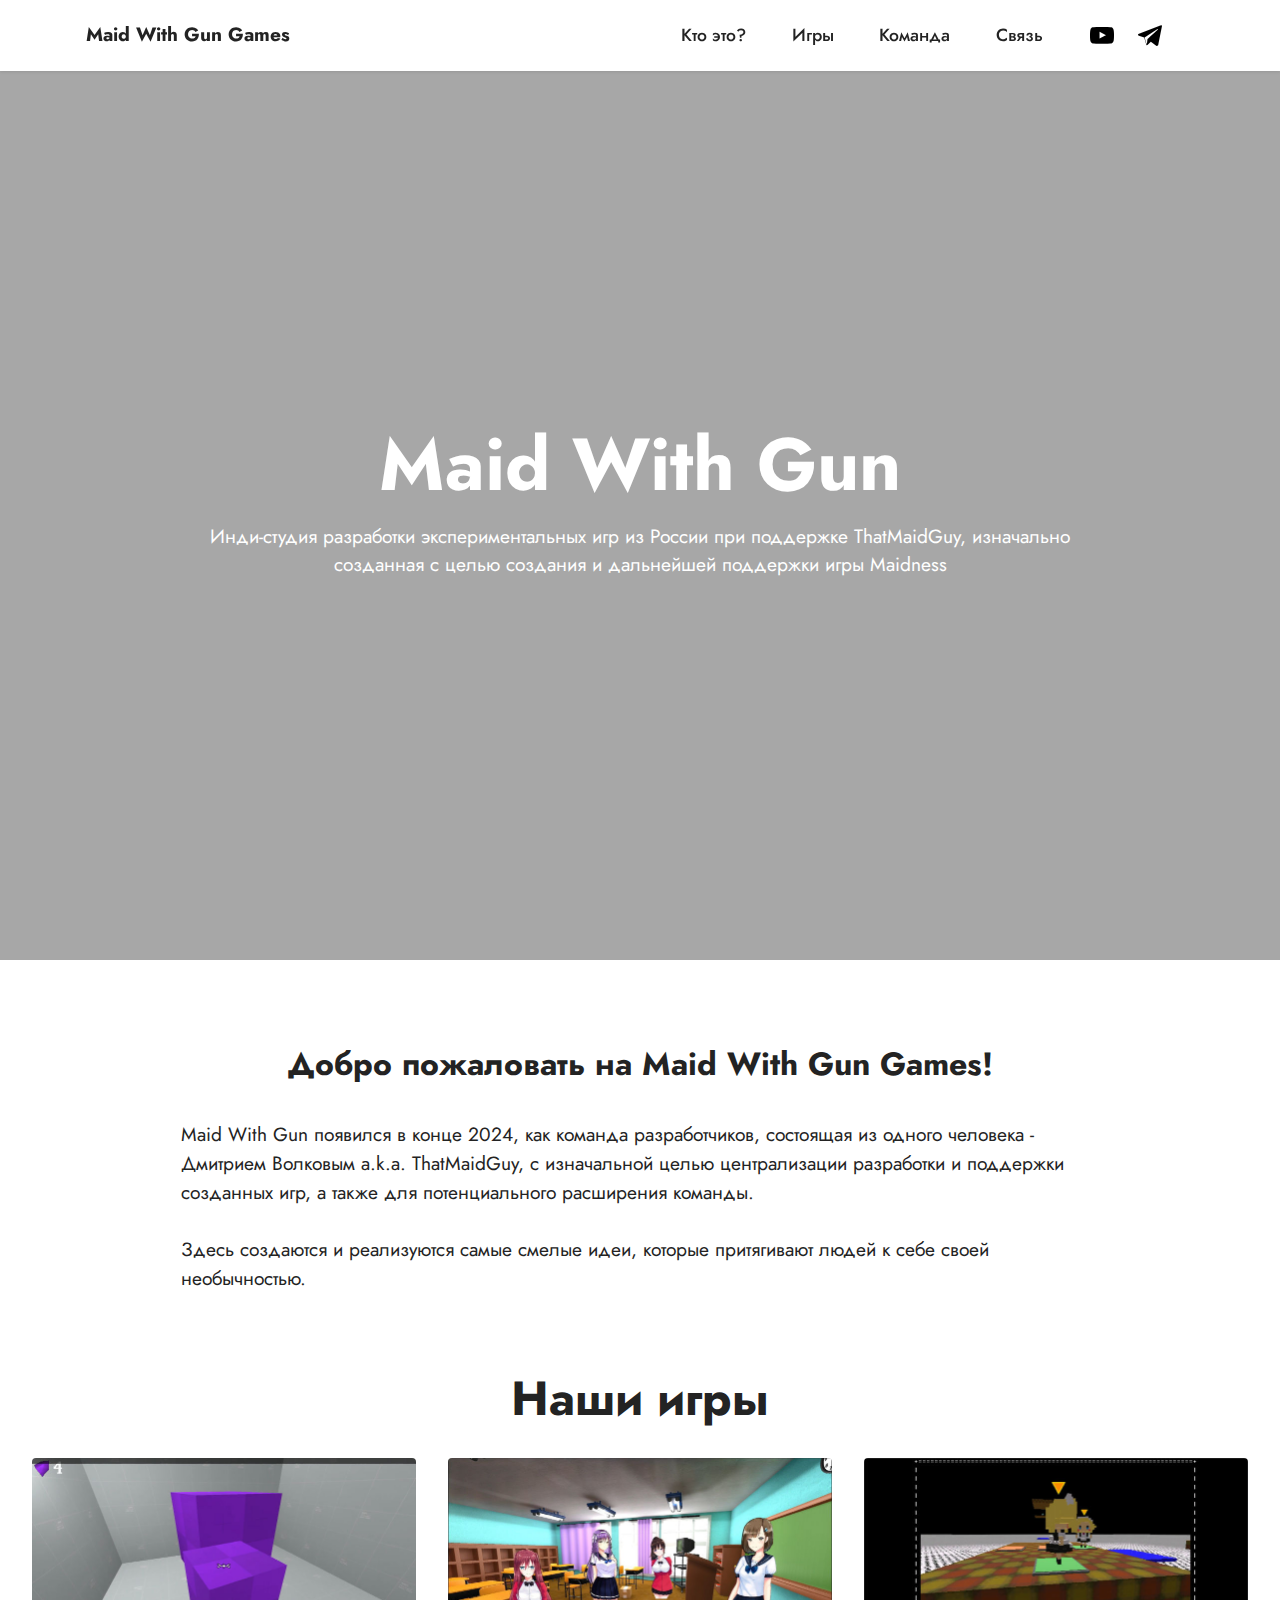
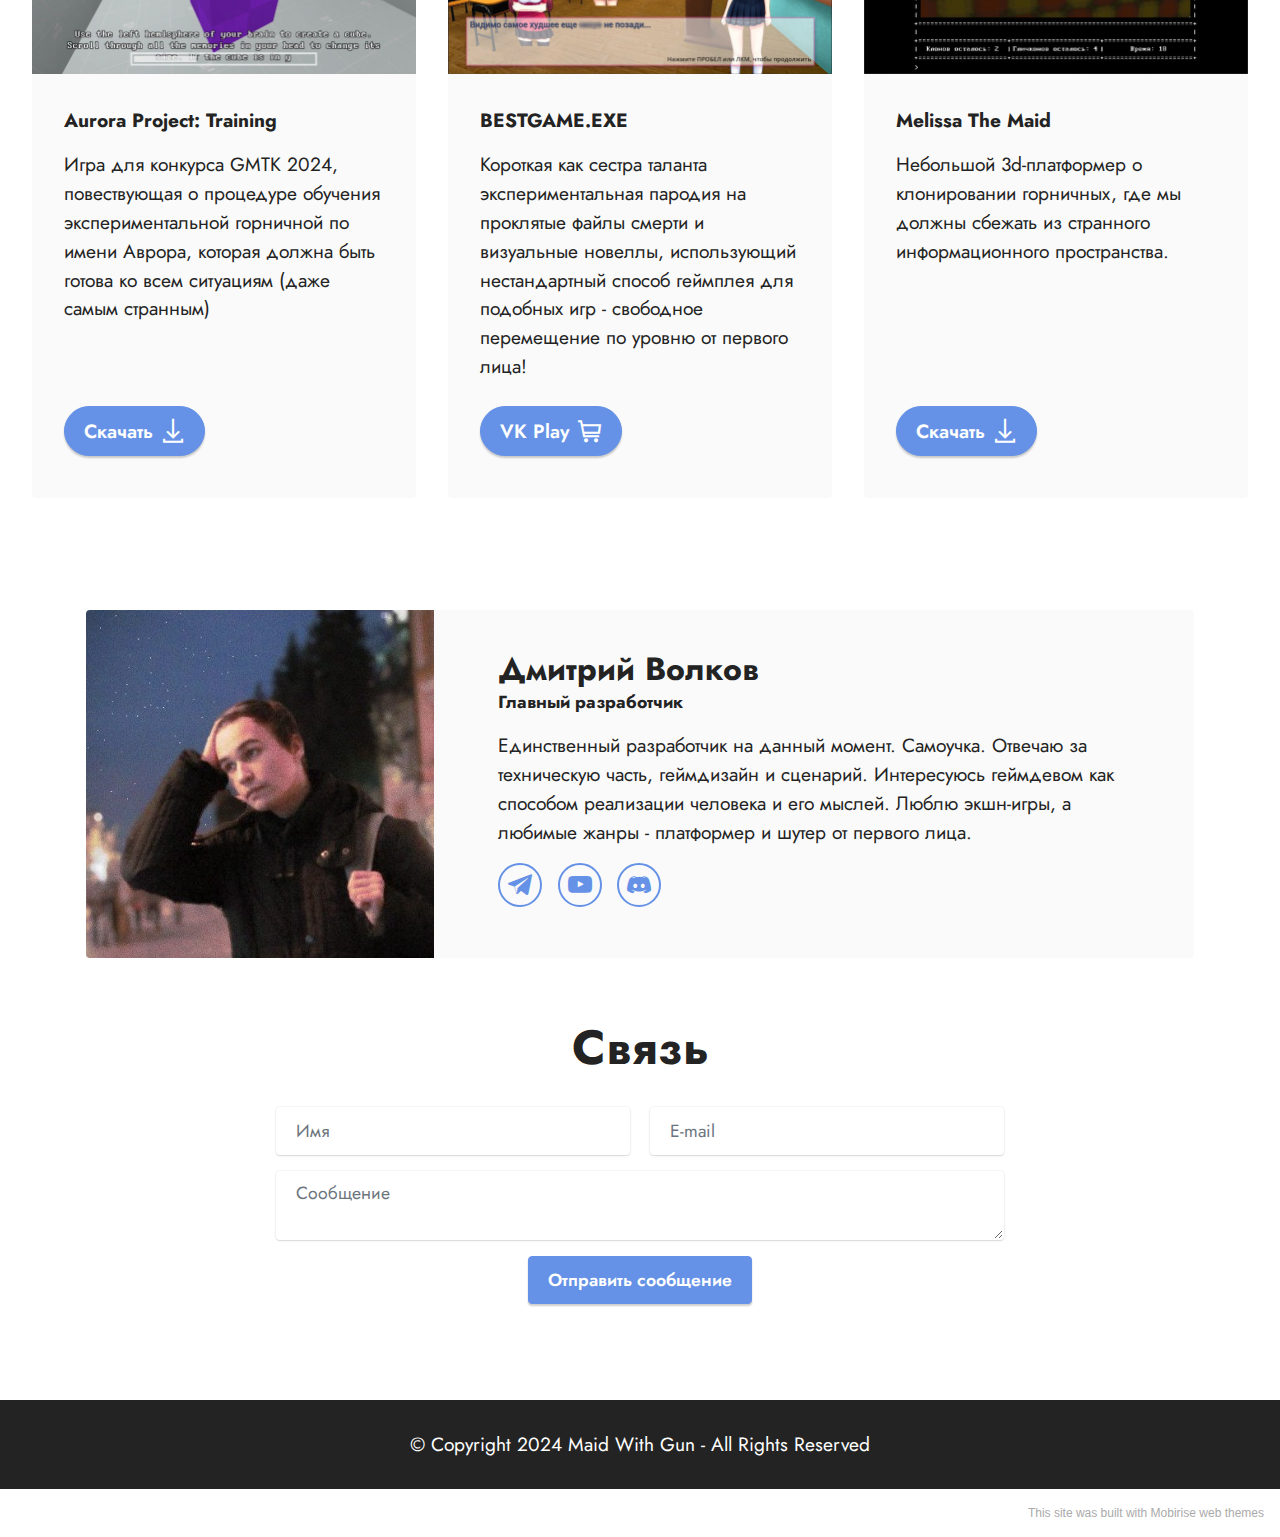
==== commit 495f3c81: "Fix link in header" ====
--- a/index.html
+++ b/index.html
@@ -34,7 +34,7 @@
         <div class="container">
             <div class="navbar-brand">
                 
-                <span class="navbar-caption-wrap"><a class="navbar-caption text-black display-7" href="https://mobiri.se">Maid With Gun Games</a></span>
+                <span class="navbar-caption-wrap"><a class="navbar-caption text-black text-primary display-7" href="index.html">Maid With Gun Games</a></span>
             </div>
             <button class="navbar-toggler" type="button" data-toggle="collapse" data-bs-toggle="collapse" data-target="#navbarSupportedContent" data-bs-target="#navbarSupportedContent" aria-controls="navbarNavAltMarkup" aria-expanded="false" aria-label="Toggle navigation">
                 <div class="hamburger">
@@ -209,7 +209,7 @@
         </div>
         <div class="row justify-content-center mt-4">
             <div class="col-lg-8 mx-auto mbr-form" data-form-type="formoid">
-                <form action="https://mobirise.eu/" method="POST" class="mbr-form form-with-styler" data-form-title="Form Name"><input type="hidden" name="email" data-form-email="true" value="kfApUsseY72v/eeN6G282dCXLGVmOG/wDlyMWyRwdh5JdAGkW7znxHLAUWl+J47DunK0L1RA6+25RrNVPYkAApMpm9nozxZgGvMwXJK5g+dg3zyCVy5SSilMPbwhBpH/">
+                <form action="https://mobirise.eu/" method="POST" class="mbr-form form-with-styler" data-form-title="Form Name"><input type="hidden" name="email" data-form-email="true" value="l1jUrcpYoZvry9d05Ye6HufUMyBARqPKeczBjiQe0ubr6theB2dtj29p5YF5B9RXoxUp+9FlqrieFnf2189DKQIk2YddYaVNGApiWpbQvOWnWL2bjCkgqYRTIq4c+31K">
                     <div class="row">
                         <div hidden="hidden" data-form-alert="" class="alert alert-success col-12">Спасибо за ваше сообщение, я свяжусь с вами в ближайшее время</div>
                         <div hidden="hidden" data-form-alert-danger="" class="alert alert-danger col-12">Oops...! some
@@ -249,7 +249,7 @@
             </div>
         </div>
     </div>
-</section><section style="background-color: #fff; font-family: -apple-system, BlinkMacSystemFont, 'Segoe UI', 'Roboto', 'Helvetica Neue', Arial, sans-serif; color:#aaa; font-size:12px; padding: 0; align-items: center; display: flex;"><a href="https://mobirise.site/a" style="flex: 1 1; height: 3rem; padding-left: 1rem;"></a><p style="flex: 0 0 auto; margin:0; padding-right:1rem;">Mobirise site software - <a href="https://mobirise.site/n" style="color:#aaa;">Try it</a></p></section><script src="assets/bootstrap/js/bootstrap.bundle.min.js"></script>  <script src="assets/smoothscroll/smooth-scroll.js"></script>  <script src="assets/ytplayer/index.js"></script>  <script src="assets/dropdown/js/navbar-dropdown.js"></script>  <script src="assets/vimeoplayer/player.js"></script>  <script src="assets/theme/js/script.js"></script>  <script src="assets/formoid/formoid.min.js"></script>  
+</section><section style="background-color: #fff; font-family: -apple-system, BlinkMacSystemFont, 'Segoe UI', 'Roboto', 'Helvetica Neue', Arial, sans-serif; color:#aaa; font-size:12px; padding: 0; align-items: center; display: flex;"><a href="https://mobirise.site/w" style="flex: 1 1; height: 3rem; padding-left: 1rem;"></a><p style="flex: 0 0 auto; margin:0; padding-right:1rem;"><a href="https://mobirise.site/q" style="color:#aaa;">This site</a> was built with Mobirise web themes</p></section><script src="assets/bootstrap/js/bootstrap.bundle.min.js"></script>  <script src="assets/smoothscroll/smooth-scroll.js"></script>  <script src="assets/ytplayer/index.js"></script>  <script src="assets/dropdown/js/navbar-dropdown.js"></script>  <script src="assets/vimeoplayer/player.js"></script>  <script src="assets/theme/js/script.js"></script>  <script src="assets/formoid/formoid.min.js"></script>  
   
   
  <div id="scrollToTop" class="scrollToTop mbr-arrow-up"><a style="text-align: center;"><i class="mbr-arrow-up-icon mbr-arrow-up-icon-cm cm-icon cm-icon-smallarrow-up"></i></a></div>
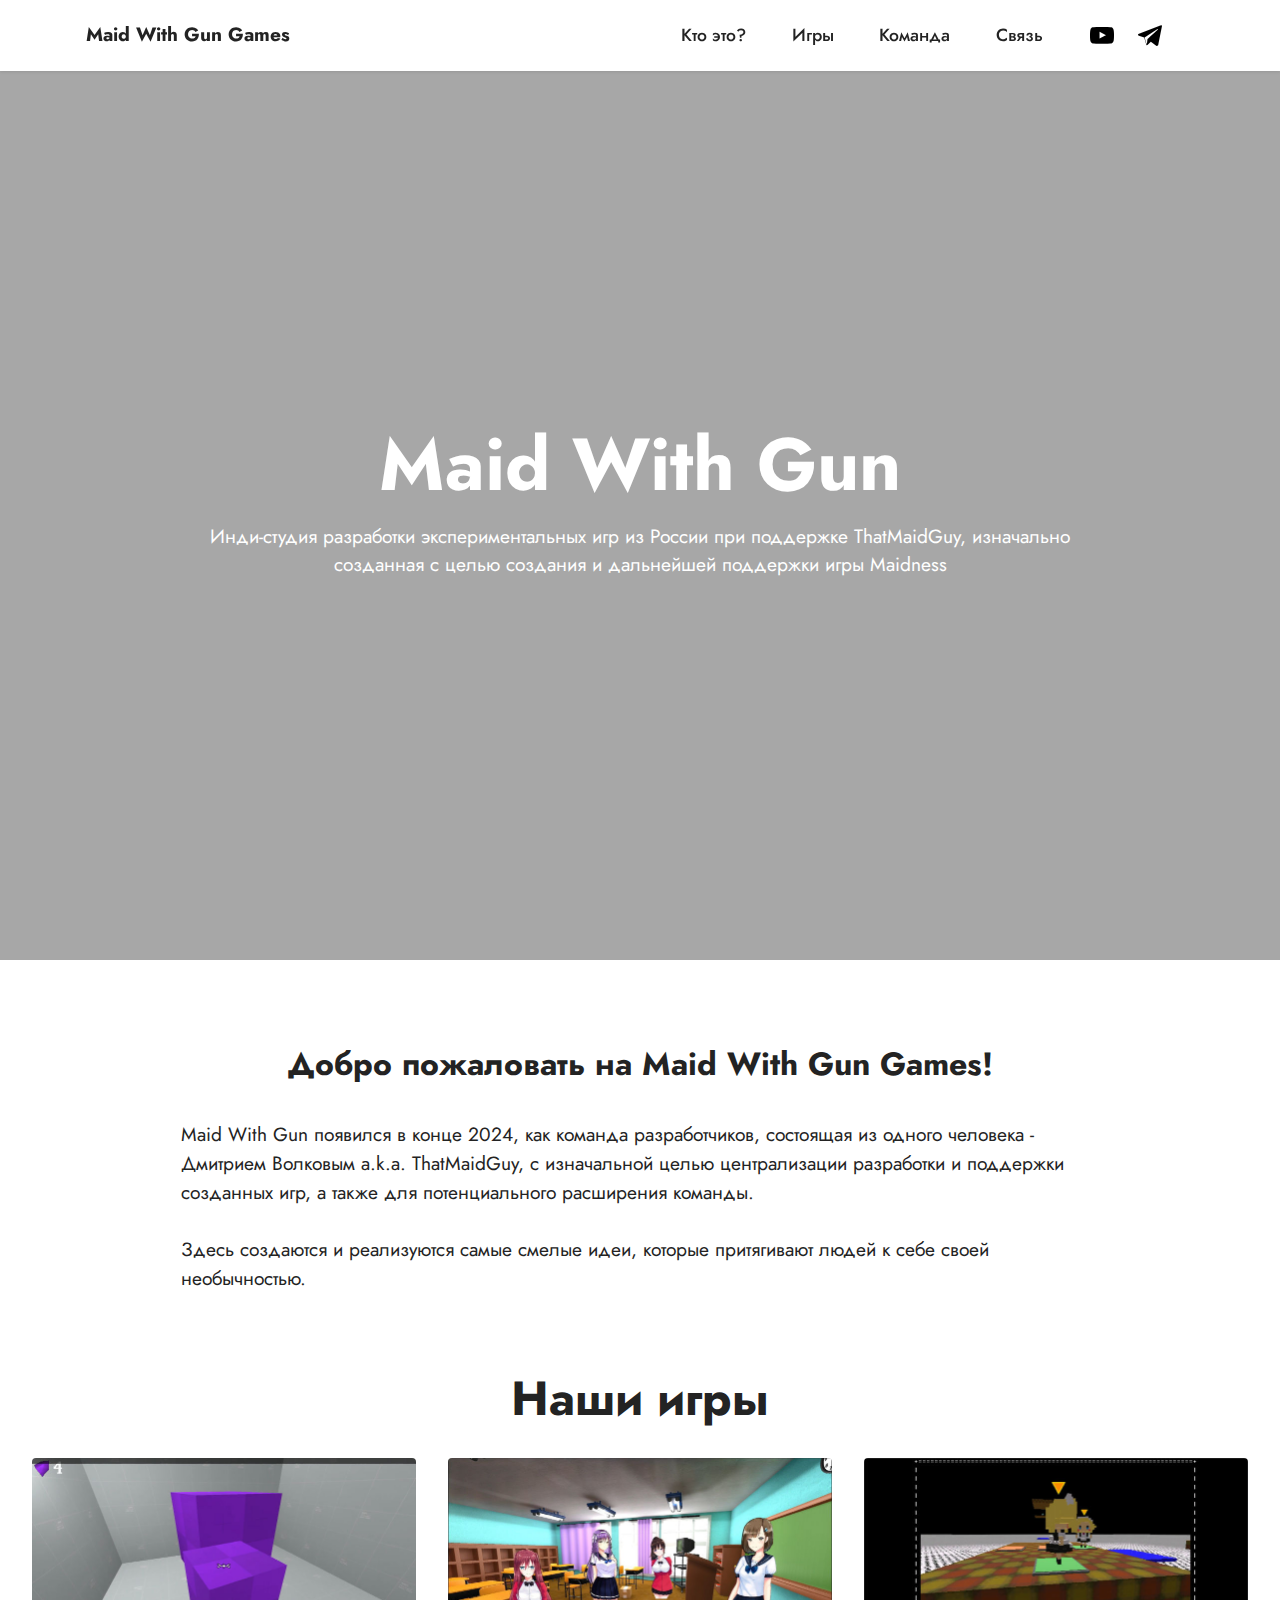
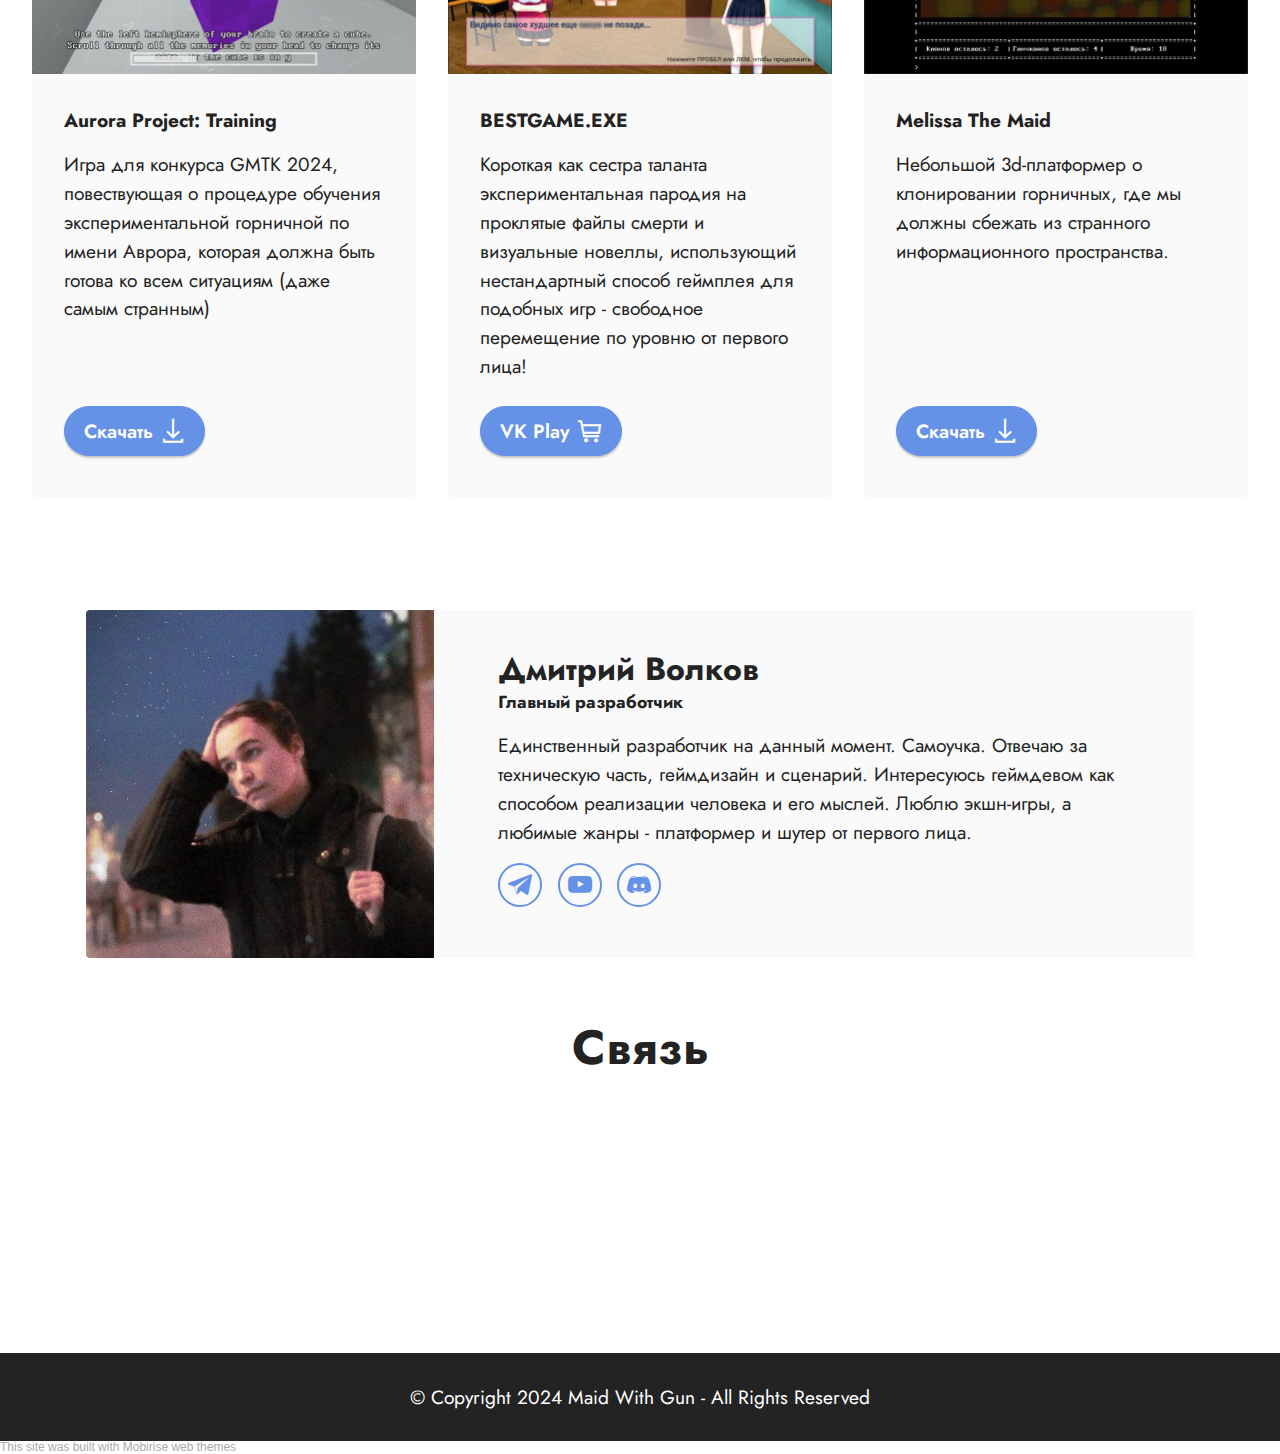
==== commit 2aca00a4: "Form change" ====
--- a/index.html
+++ b/index.html
@@ -208,38 +208,12 @@
             
         </div>
         <div class="row justify-content-center mt-4">
-            <div class="col-lg-8 mx-auto mbr-form" data-form-type="formoid">
-                <form action="https://mobirise.eu/" method="POST" class="mbr-form form-with-styler" data-form-title="Form Name"><input type="hidden" name="email" data-form-email="true" value="l1jUrcpYoZvry9d05Ye6HufUMyBARqPKeczBjiQe0ubr6theB2dtj29p5YF5B9RXoxUp+9FlqrieFnf2189DKQIk2YddYaVNGApiWpbQvOWnWL2bjCkgqYRTIq4c+31K">
-                    <div class="row">
-                        <div hidden="hidden" data-form-alert="" class="alert alert-success col-12">Спасибо за ваше сообщение, я свяжусь с вами в ближайшее время</div>
-                        <div hidden="hidden" data-form-alert-danger="" class="alert alert-danger col-12">Oops...! some
-                            problem!</div>
-                    </div>
-                    <div class="dragArea row">
-                        <div class="col-md col-sm-12 form-group mb-3" data-for="name">
-                            <input type="text" name="name" placeholder="Имя" data-form-field="name" class="form-control" value="" id="name-form5-b">
-                        </div>
-                        <div class="col-md col-sm-12 form-group mb-3" data-for="email">
-                            <input type="email" name="email" placeholder="E-mail" data-form-field="email" class="form-control" value="" id="email-form5-b">
-                        </div>
-                        
-                        <div class="col-12 form-group mb-3" data-for="textarea">
-                            <textarea name="textarea" placeholder="Сообщение" data-form-field="textarea" class="form-control" id="textarea-form5-b"></textarea>
-                        </div>
-                        <div class="col-lg-12 col-md-12 col-sm-12 align-center mbr-section-btn"><button type="submit" class="btn btn-primary display-4">Отправить сообщение</button></div>
-                    </div>
-                </form>
-            </div>
+            <script src="https://forms.yandex.ru/_static/embed.js"></script><iframe src="https://forms.yandex.ru/cloud/674a2710493639da4ff69f24/?iframe=1" frameborder="0" name="ya-form-674a2710493639da4ff69f24" width="650"></iframe>
         </div>
     </div>
 </section>
 
 <section data-bs-version="5" class="footer7 cid-uvb52uqJp1" once="footers" id="footer7-8">
-
-    
-
-    
-
     <div class="container">
         <div class="media-container-row align-center mbr-white">
             <div class="col-12">
@@ -249,7 +223,12 @@
             </div>
         </div>
     </div>
-</section><section style="background-color: #fff; font-family: -apple-system, BlinkMacSystemFont, 'Segoe UI', 'Roboto', 'Helvetica Neue', Arial, sans-serif; color:#aaa; font-size:12px; padding: 0; align-items: center; display: flex;"><a href="https://mobirise.site/w" style="flex: 1 1; height: 3rem; padding-left: 1rem;"></a><p style="flex: 0 0 auto; margin:0; padding-right:1rem;"><a href="https://mobirise.site/q" style="color:#aaa;">This site</a> was built with Mobirise web themes</p></section><script src="assets/bootstrap/js/bootstrap.bundle.min.js"></script>  <script src="assets/smoothscroll/smooth-scroll.js"></script>  <script src="assets/ytplayer/index.js"></script>  <script src="assets/dropdown/js/navbar-dropdown.js"></script>  <script src="assets/vimeoplayer/player.js"></script>  <script src="assets/theme/js/script.js"></script>  <script src="assets/formoid/formoid.min.js"></script>  
+</section>
+<section style="background-color: #fff; font-family: -apple-system, BlinkMacSystemFont, 'Segoe UI', 'Roboto', 'Helvetica Neue', Arial, sans-serif; color:#aaa; font-size:12px; padding: 0; align-items: center; display: flex;">
+    
+    <p style="flex: 0 0 auto; margin:0; padding-right:1rem;"><a href="https://mobirise.site/q" style="color:#aaa;">This site</a> was built with Mobirise web themes</p>
+</section>
+    <script src="assets/bootstrap/js/bootstrap.bundle.min.js"></script>  <script src="assets/smoothscroll/smooth-scroll.js"></script>  <script src="assets/ytplayer/index.js"></script>  <script src="assets/dropdown/js/navbar-dropdown.js"></script>  <script src="assets/vimeoplayer/player.js"></script>  <script src="assets/theme/js/script.js"></script>  <script src="assets/formoid/formoid.min.js"></script>  
   
   
  <div id="scrollToTop" class="scrollToTop mbr-arrow-up"><a style="text-align: center;"><i class="mbr-arrow-up-icon mbr-arrow-up-icon-cm cm-icon cm-icon-smallarrow-up"></i></a></div>
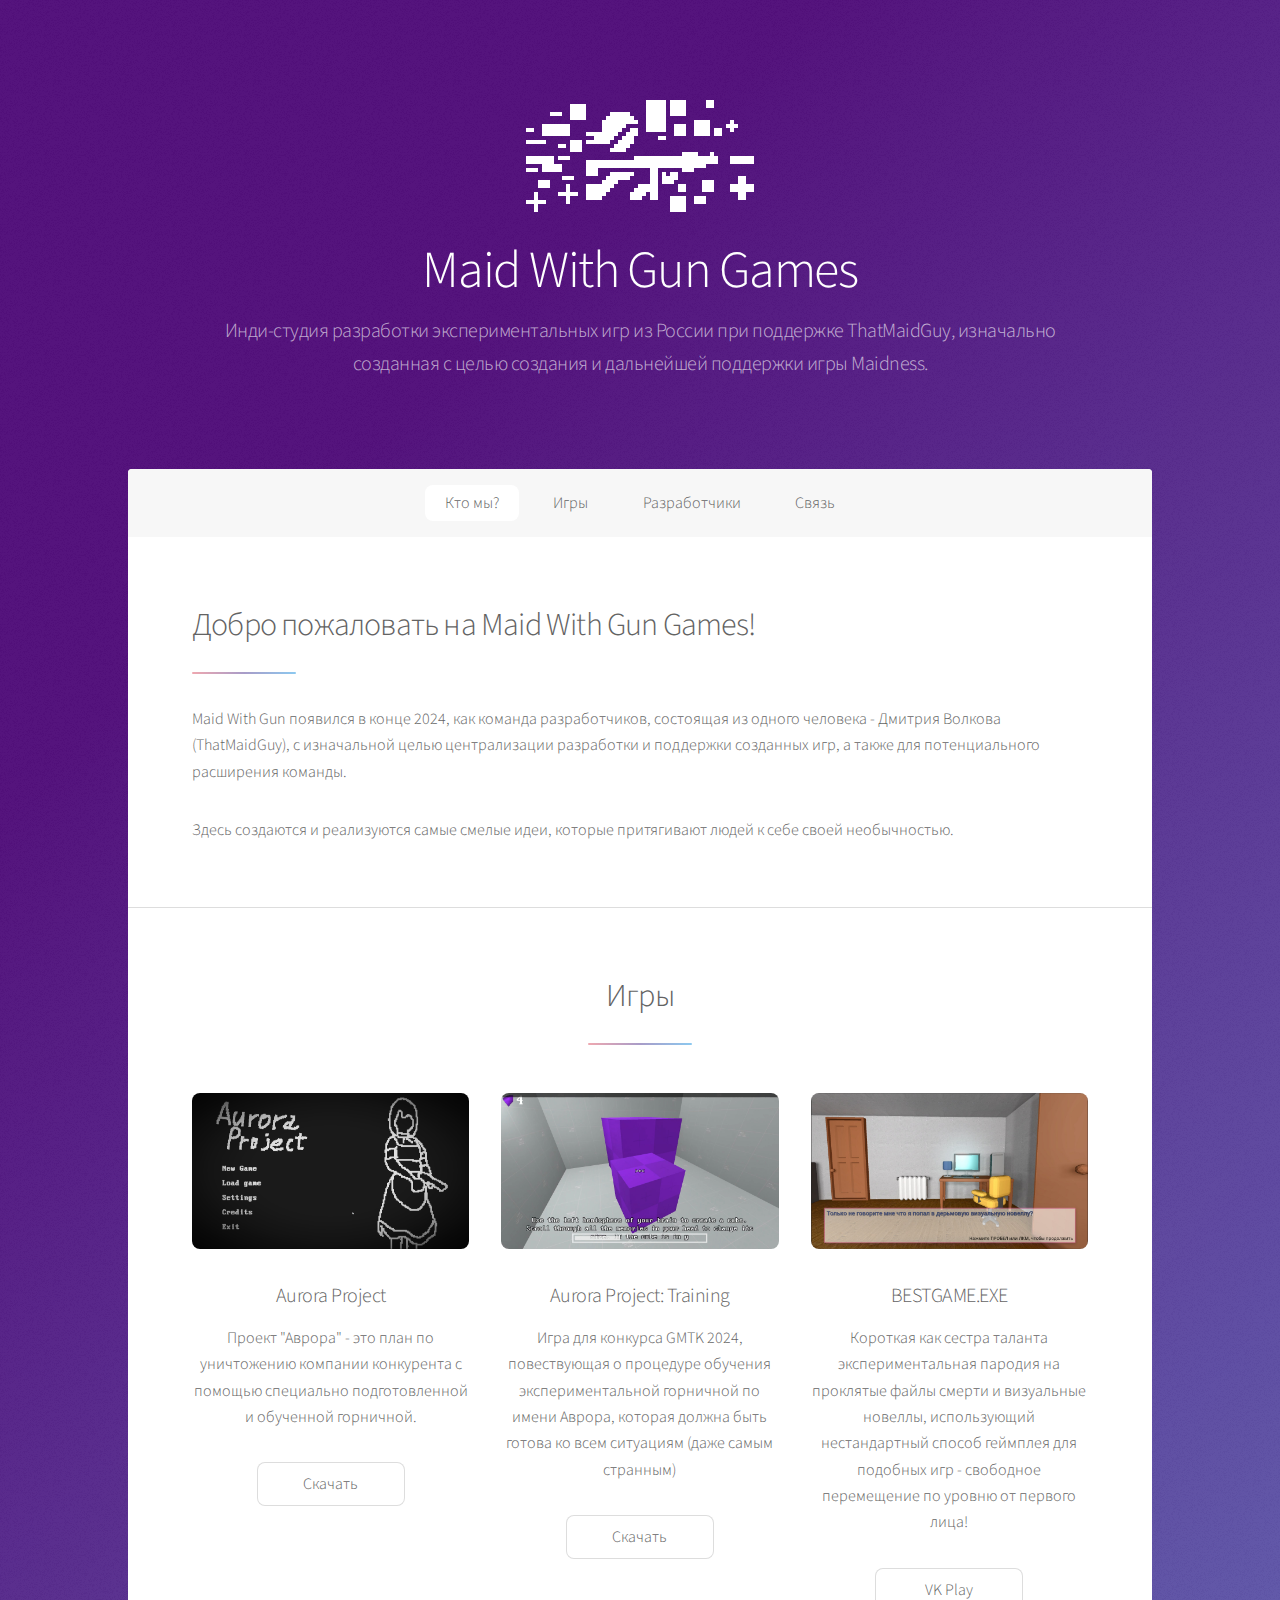
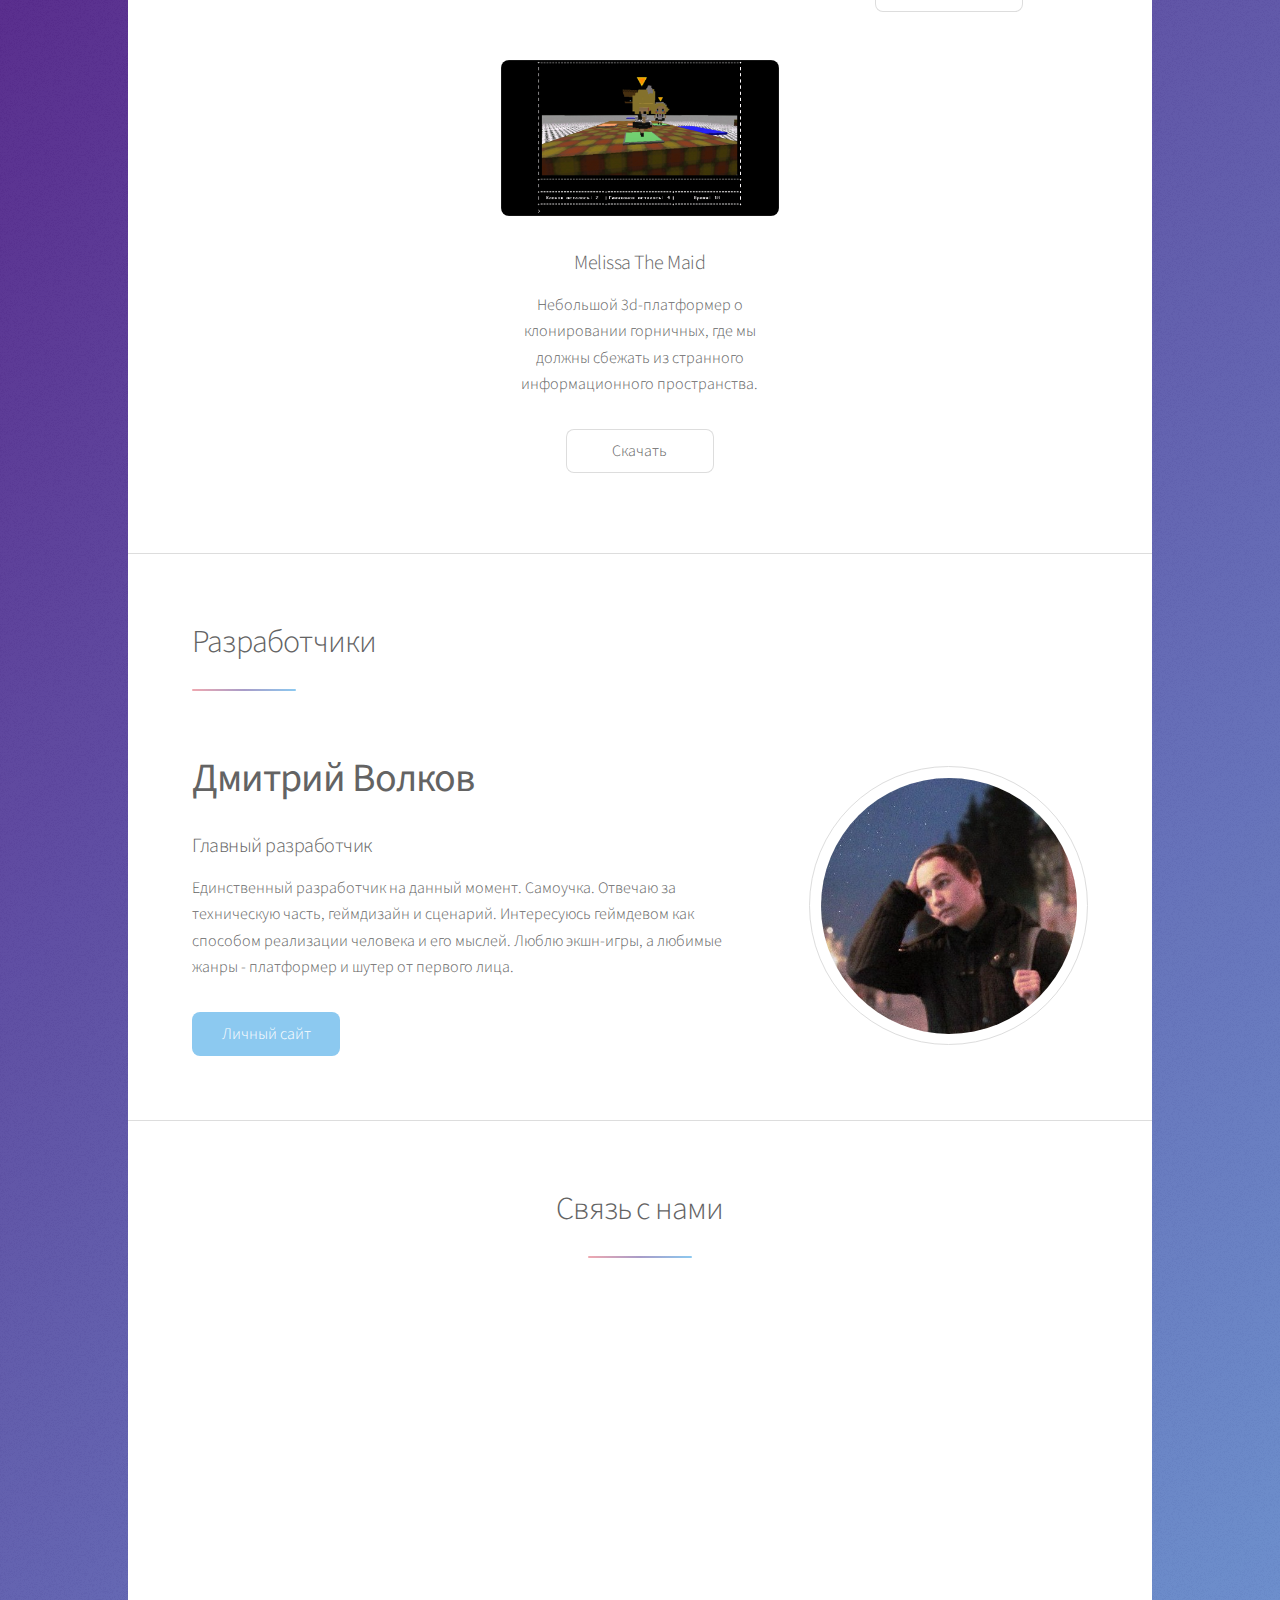
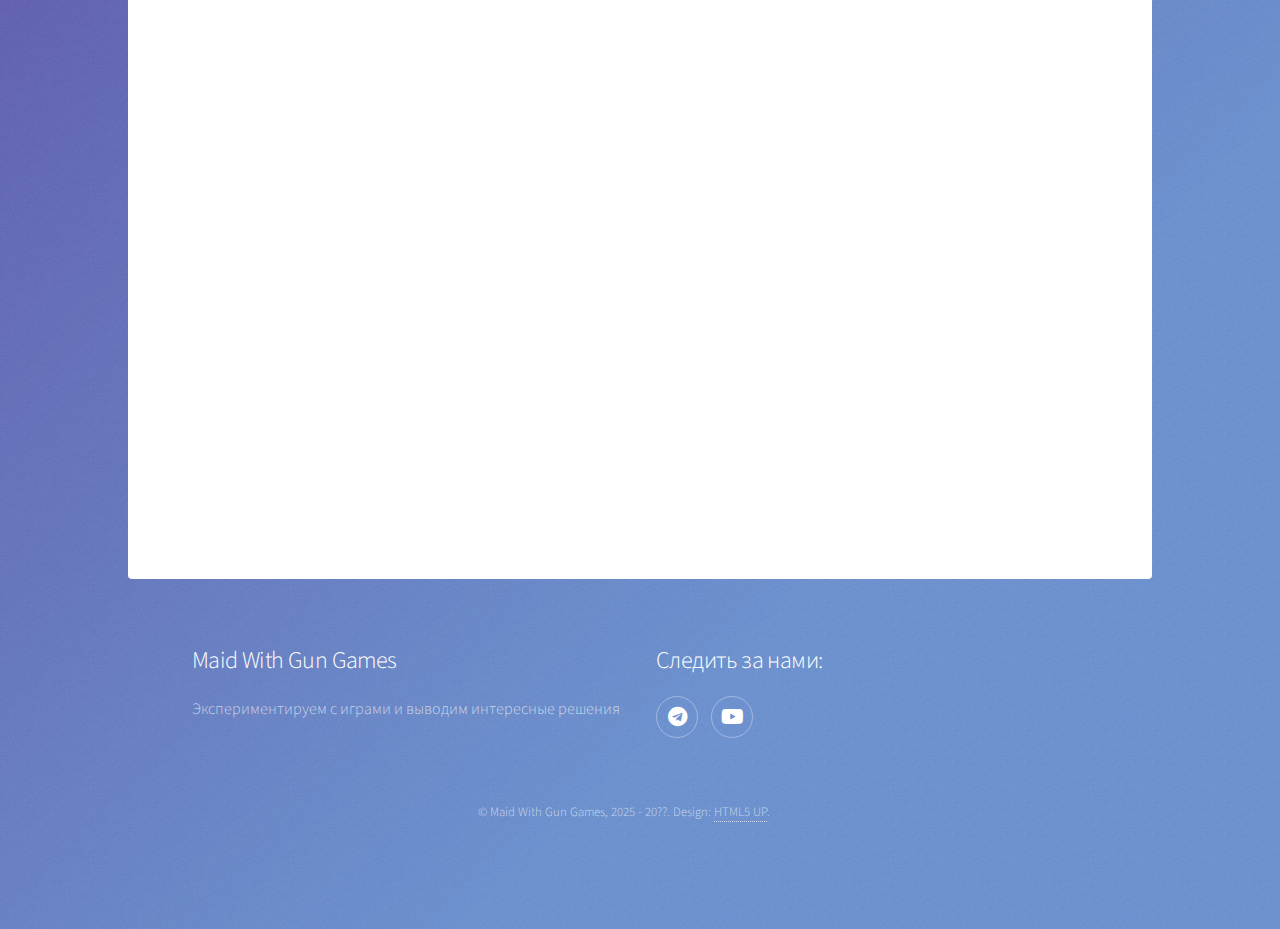
==== commit 6b2e4972: "Новый дизайн сайта" ====
--- a/index.html
+++ b/index.html
@@ -1,236 +1,163 @@
-<!DOCTYPE html>
-<html  >
-<head>
-  <!-- Site made with Mobirise Website Builder v5.4.0, https://mobirise.com -->
-  <meta charset="UTF-8">
-  <meta http-equiv="X-UA-Compatible" content="IE=edge">
-  <meta name="generator" content="Mobirise v5.4.0, mobirise.com">
-  <meta name="viewport" content="width=device-width, initial-scale=1, minimum-scale=1">
-  <link rel="shortcut icon" href="assets/images/ada-priest-from-machete-bg-128x128-1.png" type="image/x-icon">
-  <meta name="description" content="Инди-студия разработки экспериментальных игр из России при поддержке ThatMaidGuy, изначально созданная с целью создания и дальнейшей поддержки игры Maidness">
-  
-  
-  <title>Maid With Gun Games - Инди-разработчик игр</title>
-  <link rel="stylesheet" href="assets/web/assets/mobirise-icons2/mobirise2.css">
-  <link rel="stylesheet" href="assets/bootstrap/css/bootstrap.min.css">
-  <link rel="stylesheet" href="assets/bootstrap/css/bootstrap-grid.min.css">
-  <link rel="stylesheet" href="assets/bootstrap/css/bootstrap-reboot.min.css">
-  <link rel="stylesheet" href="assets/dropdown/css/style.css">
-  <link rel="stylesheet" href="assets/socicon/css/styles.css">
-  <link rel="stylesheet" href="assets/theme/css/style.css">
-  <link rel="preload" href="https://fonts.googleapis.com/css?family=Jost:100,200,300,400,500,600,700,800,900,100i,200i,300i,400i,500i,600i,700i,800i,900i&display=swap" as="style" onload="this.onload=null;this.rel='stylesheet'">
-  <noscript><link rel="stylesheet" href="https://fonts.googleapis.com/css?family=Jost:100,200,300,400,500,600,700,800,900,100i,200i,300i,400i,500i,600i,700i,800i,900i&display=swap"></noscript>
-  <link rel="preload" as="style" href="assets/mobirise/css/mbr-additional.css"><link rel="stylesheet" href="assets/mobirise/css/mbr-additional.css" type="text/css">
-  
-  
-  
-  
-</head>
-<body>
-  
-  <section data-bs-version="5" class="menu menu3 cid-uvaxCdx6XH" once="menu" id="menu3-0">
-    
-    <nav class="navbar navbar-dropdown navbar-fixed-top navbar-expand-lg">
-        <div class="container">
-            <div class="navbar-brand">
-                
-                <span class="navbar-caption-wrap"><a class="navbar-caption text-black text-primary display-7" href="index.html">Maid With Gun Games</a></span>
-            </div>
-            <button class="navbar-toggler" type="button" data-toggle="collapse" data-bs-toggle="collapse" data-target="#navbarSupportedContent" data-bs-target="#navbarSupportedContent" aria-controls="navbarNavAltMarkup" aria-expanded="false" aria-label="Toggle navigation">
-                <div class="hamburger">
-                    <span></span>
-                    <span></span>
-                    <span></span>
-                    <span></span>
-                </div>
-            </button>
-            <div class="collapse navbar-collapse" id="navbarSupportedContent">
-                <ul class="navbar-nav nav-dropdown nav-right" data-app-modern-menu="true"><li class="nav-item"><a class="nav-link link text-black text-primary display-4" href="index.html#content5-5">Кто это?</a></li>
-                    <li class="nav-item"><a class="nav-link link text-black text-primary display-4" href="index.html#gallery3-2">Игры</a></li>
-                    <li class="nav-item"><a class="nav-link link text-black text-primary display-4" href="index.html#team2-6">Команда</a>
-                    </li><li class="nav-item"><a class="nav-link link text-black text-primary display-4" href="index.html#form5-b">Связь</a></li></ul>
-                <div class="icons-menu">
-                    <a class="iconfont-wrapper" href="https://youtube.com/@thatmaidguy" target="_blank">
-                        <span class="p-2 mbr-iconfont socicon-youtube socicon"></span>
-                    </a>
-                    <a class="iconfont-wrapper" href="https://t.me/maidwithgun" target="_blank">
-                        <span class="p-2 mbr-iconfont socicon-telegram socicon"></span>
-                    </a>
-                    
-                    
-                </div>
-                
-            </div>
-        </div>
-    </nav>
-</section>
-
-<section data-bs-version="5" class="header6 cid-uvaxIi6rtf mbr-fullscreen" data-bg-video="https://vimeo.com/1033266221" id="header6-1">
-
-    
-
-    <div class="mbr-overlay" style="opacity: 0.4; background-color: rgb(35, 35, 35);"></div>
-
-    <div class="align-center container">
-        <div class="row justify-content-center">
-            <div class="col-12 col-lg-10">
-                <h1 class="mbr-section-title mbr-fonts-style mbr-white mb-3 display-1"><strong>Maid With Gun</strong></h1>
-                
-                <p class="mbr-text mbr-white mbr-fonts-style display-7">Инди-студия разработки экспериментальных игр из России при поддержке ThatMaidGuy, изначально созданная с целью создания и дальнейшей поддержки игры Maidness</p>
-                
-            </div>
-        </div>
-    </div>
-</section>
-
-<section data-bs-version="5" class="content5 cid-uvaOq9j9az" id="content5-5">
-    
-    <div class="container">
-        <div class="row justify-content-center">
-            <div class="col-md-12 col-lg-10">
-                <h3 class="mbr-section-title mbr-fonts-style mb-4 display-5"><strong>Добро пожаловать на Maid With Gun Games!</strong></h3>
-                
-                <p class="mbr-text mbr-fonts-style display-7">
-                    Maid With Gun появился в конце 2024, как&nbsp;команда разработчиков, состоящая из одного человека - Дмитрием Волковым a.k.a. ThatMaidGuy, с изначальной целью централизации разработки и поддержки созданных игр, а также для потенциального расширения команды.<br><br>Здесь создаются и реализуются самые смелые идеи, которые притягивают людей к себе своей необычностью.</p>
-            </div>
-        </div>
-    </div>
-</section>
-
-<section data-bs-version="5" class="gallery3 cid-uvaM736wbB" id="gallery3-2">
-    
-    
-    <div class="container-fluid">
-        <div class="mbr-section-head">
-            <h4 class="mbr-section-title mbr-fonts-style align-center mb-0 display-2"><strong>Наши игры</strong></h4>
-            
-        </div>
-        <div class="row mt-4">
-            <div class="item features-image сol-12 col-md-6 col-lg-4">
-                <div class="item-wrapper">
-                    <div class="item-img">
-                        <img src="assets/images/isjlef-770x433.jpg" alt="">
-                    </div>
-                    <div class="item-content">
-                        <h5 class="item-title mbr-fonts-style display-7">
-                            <strong>Aurora Project: Training</strong></h5>
-                        
-                        <p class="mbr-text mbr-fonts-style mt-3 display-7">Игра для конкурса GMTK 2024, повествующая о процедуре обучения экспериментальной горничной по имени Аврора, которая должна быть готова ко всем ситуациям (даже самым странным)</p>
-                    </div>
-                    <div class="mbr-section-btn item-footer mt-2"><a href="https://thatmaidguy.itch.io/aurora-project-training" class="btn btn-primary item-btn display-7" target="_blank"><span class="mobi-mbri mobi-mbri-download mbr-iconfont mbr-iconfont-btn"></span>Скачать</a></div>
-                </div>
-            </div>
-            <div class="item features-image сol-12 col-md-6 col-lg-4">
-                <div class="item-wrapper">
-                    <div class="item-img">
-                        <img src="assets/images/73879cc0-adac-47f6-a937-09e69e567ec6-770x433.jpg" alt="">
-                    </div>
-                    <div class="item-content">
-                        <h5 class="item-title mbr-fonts-style display-7"><strong>BESTGAME.EXE</strong></h5>
-                        
-                        <p class="mbr-text mbr-fonts-style mt-3 display-7">Короткая как сестра таланта экспериментальная пародия на проклятые файлы смерти и визуальные новеллы, использующий нестандартный способ геймплея для подобных игр - свободное перемещение по уровню от первого лица!<br></p>
-                    </div>
-                    <div class="mbr-section-btn item-footer mt-2"><a href="https://vkplay.ru/play/game/bestgameexe/" class="btn btn-primary item-btn display-7" target="_blank"><span class="mobi-mbri mobi-mbri-shopping-cart mbr-iconfont mbr-iconfont-btn"></span>VK Play</a></div>
-                </div>
-            </div>
-            <div class="item features-image сol-12 col-md-6 col-lg-4">
-                <div class="item-wrapper">
-                    <div class="item-img">
-                        <img src="assets/images/xnhfv4-770x433.jpg" alt="">
-                    </div>
-                    <div class="item-content">
-                        <h5 class="item-title mbr-fonts-style display-7">
-                            <strong>Melissa The Maid</strong></h5>
-                        
-                        <p class="mbr-text mbr-fonts-style mt-3 display-7">Небольшой 3d-платформер о клонировании горничных, где мы должны сбежать из странного информационного пространства.<br></p>
-                    </div>
-                    <div class="mbr-section-btn item-footer mt-2"><a href="https://thatmaidguy.itch.io/melissa-the-maid" class="btn btn-primary item-btn display-7" target="_blank"><span class="mobi-mbri mobi-mbri-download mbr-iconfont mbr-iconfont-btn"></span>Скачать</a></div>
-                </div>
-            </div>
-            
-        </div>
-    </div>
-</section>
-
-<section data-bs-version="5" class="team2 cid-uvb1paP0pH" xmlns="http://www.w3.org/1999/html" id="team2-6">
-    
-    
-    <div class="container">
-        <div class="card">
-            <div class="card-wrapper">
-                <div class="row align-items-center">
-                    <div class="col-12 col-md-4">
-                        <div class="image-wrapper">
-                            <img src="assets/images/photo-2024-11-26-02-30-11-564x580.jpeg" alt="Mobirise">
-                        </div>
-                    </div>
-                    <div class="col-12 col-md">
-                        <div class="card-box">
-                            <h5 class="card-title mbr-fonts-style m-0 display-5"><strong>Дмитрий Волков</strong></h5>
-                            <h6 class="card-subtitle mbr-fonts-style mb-3 display-4">
-                                <strong>Главный разработчик</strong></h6>
-                            <p class="mbr-text mbr-fonts-style display-7">Единственный разработчик на данный момент. Самоучка. Отвечаю за техническую часть, геймдизайн и сценарий. Интересуюсь геймдевом как способом реализации человека и его мыслей. Люблю экшн-игры, а любимые жанры - платформер и шутер от первого лица.</p>
-                            <div class="social-row display-7">
-                                <div class="soc-item">
-                                    <a href="https://t.me/ThatMaidGuyChan" target="_blank">
-                                        <span class="mbr-iconfont socicon-telegram socicon"></span>
-                                    </a>
-                                </div>
-                                <div class="soc-item">
-                                    <a href="https://youtube.com/@thatmaidguy" target="_blank">
-                                        <span class="mbr-iconfont socicon-youtube socicon"></span>
-                                    </a>
-                                </div>
-                                <div class="soc-item">
-                                    <a href="https://discordapp.com/users/213850994797182976" target="_blank">
-                                        <span class="mbr-iconfont socicon-discord socicon"></span>
-                                    </a>
-                                </div>
-                                
-                                
-                            </div>
-                        </div>
-                    </div>
-                </div>
-            </div>
-        </div>
-        
-        
-    </div>
-</section>
-
-<section data-bs-version="5" class="form5 cid-uvbrjmKZrS" id="form5-b">
-    
-    
-    <div class="container">
-        <div class="mbr-section-head">
-            <h3 class="mbr-section-title mbr-fonts-style align-center mb-0 display-2"><strong>Связь</strong></h3>
-            
-        </div>
-        <div class="row justify-content-center mt-4">
-            <script src="https://forms.yandex.ru/_static/embed.js"></script><iframe src="https://forms.yandex.ru/cloud/674a2710493639da4ff69f24/?iframe=1" frameborder="0" name="ya-form-674a2710493639da4ff69f24" width="650"></iframe>
-        </div>
-    </div>
-</section>
-
-<section data-bs-version="5" class="footer7 cid-uvb52uqJp1" once="footers" id="footer7-8">
-    <div class="container">
-        <div class="media-container-row align-center mbr-white">
-            <div class="col-12">
-                <p class="mbr-text mb-0 mbr-fonts-style display-7">
-                    © Copyright 2024 Maid With Gun - All Rights Reserved
-                </p>
-            </div>
-        </div>
-    </div>
-</section>
-<section style="background-color: #fff; font-family: -apple-system, BlinkMacSystemFont, 'Segoe UI', 'Roboto', 'Helvetica Neue', Arial, sans-serif; color:#aaa; font-size:12px; padding: 0; align-items: center; display: flex;">
-    
-    <p style="flex: 0 0 auto; margin:0; padding-right:1rem;"><a href="https://mobirise.site/q" style="color:#aaa;">This site</a> was built with Mobirise web themes</p>
-</section>
-    <script src="assets/bootstrap/js/bootstrap.bundle.min.js"></script>  <script src="assets/smoothscroll/smooth-scroll.js"></script>  <script src="assets/ytplayer/index.js"></script>  <script src="assets/dropdown/js/navbar-dropdown.js"></script>  <script src="assets/vimeoplayer/player.js"></script>  <script src="assets/theme/js/script.js"></script>  <script src="assets/formoid/formoid.min.js"></script>  
-  
-  
- <div id="scrollToTop" class="scrollToTop mbr-arrow-up"><a style="text-align: center;"><i class="mbr-arrow-up-icon mbr-arrow-up-icon-cm cm-icon cm-icon-smallarrow-up"></i></a></div>
-  </body>
+<!DOCTYPE HTML>
+<!--
+	Stellar by HTML5 UP
+	html5up.net | @ajlkn
+	Free for personal and commercial use under the CCA 3.0 license (html5up.net/license)
+-->
+<html>
+	<head>
+		<meta name="description" content="Инди-студия разработки экспериментальных игр из России при поддержке ThatMaidGuy, изначально созданная с целью создания и дальнейшей поддержки игры Maidness">
+		
+		<title>Maid With Gun Games - Инди-разработчик игр</title>
+		<meta charset="utf-8" />
+		<meta name="viewport" content="width=device-width, initial-scale=1, user-scalable=no" />
+		<link rel="stylesheet" href="assets/css/main.css" />
+		<noscript><link rel="stylesheet" href="assets/css/noscript.css" /></noscript>
+	</head>
+	<body class="is-preload">
+
+		<!-- Wrapper -->
+			<div id="wrapper">
+
+				<!-- Header -->
+					<header id="header" class="alt">
+						<span class="logo"><img src="images/mwgg.svg" alt="" /></span>
+						<h1>Maid With Gun Games</h1>
+						<p>Инди-студия разработки экспериментальных игр из России при поддержке ThatMaidGuy, изначально созданная с целью создания и дальнейшей поддержки игры Maidness.</p>
+					</header>
+
+				<!-- Nav -->
+					<nav id="nav">
+						<ul>
+							<li><a href="#whoami" class="active">Кто мы?</a></li>
+							<li><a href="#games">Игры</a></li>
+							<li><a href="#devs">Разработчики</a></li>
+							<li><a href="#contacts">Связь</a></li>
+						</ul>
+					</nav>
+
+				<!-- Main -->
+					<div id="main">
+
+						<!-- Introduction -->
+							<section id="whoami" class="main">
+								<div class="spotlight">
+									<div class="content">
+										<header class="major">
+											<h2>Добро пожаловать на Maid With Gun Games!</h2>
+										</header>
+										<p>Maid With Gun появился в конце 2024, как команда разработчиков, состоящая из одного человека - 
+											Дмитрия Волкова (ThatMaidGuy), с изначальной целью централизации разработки и поддержки 
+											созданных игр, а также для потенциального расширения команды.</p>
+
+										<p>Здесь создаются и реализуются самые смелые идеи, которые притягивают людей к себе своей необычностью.</p>
+									</div>
+								</div>
+							</section>
+
+						<!-- First Section -->
+							<section id="games" class="main special">
+								<header class="major">
+									<h2>Игры</h2>
+								</header>
+								<ul class="features">
+									<li>
+										<span class="image fit"><img src="images/screens/aurora.png" alt="" /></span>
+										
+										<h3>Aurora Project</h3>
+										<p>Проект "Аврора" - это план по уничтожению компании конкурента с помощью специально подготовленной и обученной горничной.</p>
+										
+										<a href="https://thatmaidguy.itch.io/aurora-project" class="button">Скачать</a>
+									</li>
+									<li>
+										<span class="image fit"><img src="images/screens/aurora-training.jpg" alt="" /></span>
+										
+										<h3>Aurora Project: Training</h3>
+										<p>Игра для конкурса GMTK 2024, повествующая о процедуре обучения экспериментальной горничной по имени Аврора, которая должна быть готова ко всем ситуациям (даже самым странным)</p>
+										
+										<a href="https://thatmaidguy.itch.io/aurora-project-training" class="button">Скачать</a>
+									</li>
+									<li>
+										<span class="image fit"><img src="images/screens/bestgame.jpg" alt="" /></span>
+										
+										<h3>BESTGAME.EXE</h3>
+										<p>Короткая как сестра таланта экспериментальная пародия на проклятые файлы смерти и визуальные новеллы, использующий нестандартный способ геймплея для подобных игр - свободное перемещение по уровню от первого лица!</p>
+										
+										<a href="https://vkplay.ru/play/game/bestgameexe/" class="button">VK Play</a>
+									</li>
+									<li>
+										<span class="image fit"><img src="images/screens/melissa.jpg" alt="" /></span>
+										
+										<h3>Melissa The Maid</h3>
+										<p>Небольшой 3d-платформер о клонировании горничных, где мы должны сбежать из странного информационного пространства.</p>
+										
+										<a href="https://thatmaidguy.itch.io/melissa-the-maid" class="button">Скачать</a>
+									</li>
+								</ul>
+							</section>
+
+						<!-- Second Section -->
+							<section id="devs" class="main">
+								<div class="spotlight">
+									<div class="content">
+										<header class="major">
+											<h2>Разработчики</h2>
+										</header>
+									</div>
+								</div>
+
+								<div class="spotlight">
+									<div class="content">
+										<h1><b>Дмитрий Волков</b></h1>
+										<h3>Главный разработчик</h3>
+										<p>Единственный разработчик на данный момент. Самоучка. Отвечаю за техническую часть, 
+											геймдизайн и сценарий. Интересуюсь геймдевом как способом реализации человека и его мыслей. 
+											Люблю экшн-игры, а любимые жанры - платформер и шутер от первого лица.</p>
+										
+										<ul class="actions">
+											<li><a href="https://thatmaidguy.ru/" class="button primary">Личный сайт</a></li>
+										</ul>
+									</div>
+									<span class="image"><img src="images/photos/devs/thatmaidguy.jpeg" alt="" /></span>
+								</div>
+							</section>
+
+						<!-- Get Started -->
+							<section id="cta" class="main special">
+								<header class="major">
+									<h2>Связь с нами</h2>
+								</header>
+								<iframe src="https://forms.yandex.ru/cloud/674a2710493639da4ff69f24/?iframe=1" frameborder="0" name="ya-form-674a2710493639da4ff69f24" width="650" style="height: 833px;"></iframe>
+							</section>
+
+					</div>
+
+				<!-- Footer -->
+					<footer id="footer">
+						<section>
+							<h2>Maid With Gun Games</h2>
+							<p>Экспериментируем с играми и выводим интересные решения</p>
+						</section>
+						<section>
+							<h2>Следить за нами:</h2>
+							<ul class="icons">
+								<li><a href="https://t.me/maidwithgun" class="icon brands fa-telegram alt"><span class="label">Telegram-канал</span></a></li>
+								<li><a href="https://youtube.com/@thatmaidguy" class="icon brands fa-youtube alt"><span class="label">YouTube главного разработчика</span></a></li>
+							</ul>
+						</section>
+						<p class="copyright">&copy; Maid With Gun Games, 2025 - 20??. Design: <a href="https://html5up.net">HTML5 UP</a>.</p>
+					</footer>
+
+			</div>
+
+		<!-- Scripts -->
+			<script src="assets/js/jquery.min.js"></script>
+			<script src="assets/js/jquery.scrollex.min.js"></script>
+			<script src="assets/js/jquery.scrolly.min.js"></script>
+			<script src="assets/js/browser.min.js"></script>
+			<script src="assets/js/breakpoints.min.js"></script>
+			<script src="assets/js/util.js"></script>
+			<script src="assets/js/main.js"></script>
+
+	</body>
 </html>--- a/assets/css/main.css
+++ b/assets/css/main.css
@@ -0,0 +1,3787 @@
+@import url(fontawesome-all.min.css);
+@import 'https://fonts.googleapis.com/css?family=Source+Sans+Pro:300,400';
+
+/*
+	Stellar by HTML5 UP
+	html5up.net | @ajlkn
+	Free for personal and commercial use under the CCA 3.0 license (html5up.net/license)
+*/
+
+html, body, div, span, applet, object,
+iframe, h1, h2, h3, h4, h5, h6, p, blockquote,
+pre, a, abbr, acronym, address, big, cite,
+code, del, dfn, em, img, ins, kbd, q, s, samp,
+small, strike, strong, sub, sup, tt, var, b,
+u, i, center, dl, dt, dd, ol, ul, li, fieldset,
+form, label, legend, table, caption, tbody,
+tfoot, thead, tr, th, td, article, aside,
+canvas, details, embed, figure, figcaption,
+footer, header, hgroup, menu, nav, output, ruby,
+section, summary, time, mark, audio, video {
+	margin: 0;
+	padding: 0;
+	border: 0;
+	font-size: 100%;
+	font: inherit;
+	vertical-align: baseline;}
+
+article, aside, details, figcaption, figure,
+footer, header, hgroup, menu, nav, section {
+	display: block;}
+
+body {
+	line-height: 1;
+}
+
+ol, ul {
+	list-style: none;
+}
+
+blockquote, q {
+	quotes: none;
+}
+
+	blockquote:before, blockquote:after, q:before, q:after {
+		content: '';
+		content: none;
+	}
+
+table {
+	border-collapse: collapse;
+	border-spacing: 0;
+}
+
+body {
+	-webkit-text-size-adjust: none;
+}
+
+mark {
+	background-color: transparent;
+	color: inherit;
+}
+
+input::-moz-focus-inner {
+	border: 0;
+	padding: 0;
+}
+
+input, select, textarea {
+	-moz-appearance: none;
+	-webkit-appearance: none;
+	-ms-appearance: none;
+	appearance: none;
+}
+
+/* Basic */
+
+	@-ms-viewport {
+		width: device-width;
+	}
+
+	body {
+		-ms-overflow-style: scrollbar;
+	}
+
+	@media screen and (max-width: 480px) {
+
+		html, body {
+			min-width: 320px;
+		}
+
+	}
+
+	html {
+		box-sizing: border-box;
+	}
+
+	*, *:before, *:after {
+		box-sizing: inherit;
+	}
+
+	body {
+		background-color: #520d7a;
+		/* 45deg, #e37682 15%, #5f4d93 85% */
+		background-image: url("images/overlay.png"), -moz-linear-gradient(-45deg, #6c92cf 15%, #520d7a 85%);
+		background-image: url("images/overlay.png"), -webkit-linear-gradient(-45deg, #6c92cf 15%, #520d7a 85%);
+		background-image: url("images/overlay.png"), -ms-linear-gradient(-45deg, #6c92cf 15%, #520d7a 85%);
+		background-image: url("images/overlay.png"), linear-gradient(-45deg, #6c92cf 15%, #520d7a 85%);
+	}
+
+		body.is-preload *, body.is-preload *:before, body.is-preload *:after {
+			-moz-animation: none !important;
+			-webkit-animation: none !important;
+			-ms-animation: none !important;
+			animation: none !important;
+			-moz-transition: none !important;
+			-webkit-transition: none !important;
+			-ms-transition: none !important;
+			transition: none !important;
+		}
+
+/* Type */
+
+	body {
+		background-color: #935d8c;
+		color: rgba(255, 255, 255, 0.65);
+	}
+
+	body, input, select, textarea {
+		font-family: "Source Sans Pro", Helvetica, sans-serif;
+		font-size: 17pt;
+		font-weight: 300;
+		line-height: 1.65;
+	}
+
+		@media screen and (max-width: 1680px) {
+
+			body, input, select, textarea {
+				font-size: 14pt;
+			}
+
+		}
+
+		@media screen and (max-width: 1280px) {
+
+			body, input, select, textarea {
+				font-size: 12pt;
+			}
+
+		}
+
+		@media screen and (max-width: 360px) {
+
+			body, input, select, textarea {
+				font-size: 11pt;
+			}
+
+		}
+
+	a {
+		-moz-transition: color 0.2s ease, border-bottom 0.2s ease;
+		-webkit-transition: color 0.2s ease, border-bottom 0.2s ease;
+		-ms-transition: color 0.2s ease, border-bottom 0.2s ease;
+		transition: color 0.2s ease, border-bottom 0.2s ease;
+		text-decoration: none;
+		border-bottom: dotted 1px;
+		color: inherit;
+	}
+
+		a:hover {
+			border-bottom-color: transparent;
+		}
+
+	strong, b {
+		font-weight: 400;
+	}
+
+	em, i {
+		font-style: italic;
+	}
+
+	p {
+		margin: 0 0 2em 0;
+	}
+
+		p.content {
+			-moz-columns: 20em 2;
+			-webkit-columns: 20em 2;
+			-ms-columns: 20em 2;
+			columns: 20em 2;
+			-moz-column-gap: 2em;
+			-webkit-column-gap: 2em;
+			-ms-column-gap: 2em;
+			column-gap: 2em;
+			text-align: justify;
+		}
+
+	h1, h2, h3, h4, h5, h6 {
+		font-weight: 300;
+		line-height: 1.5;
+		margin: 0 0 0.7em 0;
+		letter-spacing: -0.025em;
+	}
+
+		h1 a, h2 a, h3 a, h4 a, h5 a, h6 a {
+			color: inherit;
+			text-decoration: none;
+		}
+
+	h1 {
+		font-size: 2.5em;
+		line-height: 1.2;
+	}
+
+	h2 {
+		font-size: 1.5em;
+	}
+
+	h3 {
+		font-size: 1.25em;
+	}
+
+	h4 {
+		font-size: 1.1em;
+	}
+
+	h5 {
+		font-size: 0.9em;
+	}
+
+	h6 {
+		font-size: 0.7em;
+	}
+
+	@media screen and (max-width: 736px) {
+
+		h1 {
+			font-size: 2em;
+		}
+
+	}
+
+	sub {
+		font-size: 0.8em;
+		position: relative;
+		top: 0.5em;
+	}
+
+	sup {
+		font-size: 0.8em;
+		position: relative;
+		top: -0.5em;
+	}
+
+	blockquote {
+		border-left: solid 4px;
+		font-style: italic;
+		margin: 0 0 2em 0;
+		padding: 0.5em 0 0.5em 2em;
+	}
+
+	code {
+		border-radius: 8px;
+		border: solid 1px;
+		font-family: "Courier New", monospace;
+		font-size: 0.9em;
+		margin: 0 0.25em;
+		padding: 0.25em 0.65em;
+	}
+
+	pre {
+		-webkit-overflow-scrolling: touch;
+		font-family: "Courier New", monospace;
+		font-size: 0.9em;
+		margin: 0 0 2em 0;
+	}
+
+		pre code {
+			display: block;
+			line-height: 1.75;
+			padding: 1em 1.5em;
+			overflow-x: auto;
+		}
+
+	hr {
+		border: 0;
+		border-bottom: solid 1px;
+		margin: 2em 0;
+	}
+
+		hr.major {
+			margin: 3em 0;
+		}
+
+	.align-left {
+		text-align: left;
+	}
+
+	.align-center {
+		text-align: center;
+	}
+
+	.align-right {
+		text-align: right;
+	}
+
+	input, select, textarea {
+		color: #ffffff;
+	}
+
+	a:hover {
+		color: #ffffff;
+	}
+
+	strong, b {
+		color: #ffffff;
+	}
+
+	h1, h2, h3, h4, h5, h6 {
+		color: #ffffff;
+	}
+
+	blockquote {
+		border-left-color: rgba(255, 255, 255, 0.35);
+	}
+
+	code {
+		background: rgba(255, 255, 255, 0.075);
+		border-color: rgba(255, 255, 255, 0.35);
+	}
+
+	hr {
+		border-bottom-color: rgba(255, 255, 255, 0.35);
+	}
+
+/* Row */
+
+	.row {
+		display: flex;
+		flex-wrap: wrap;
+		box-sizing: border-box;
+		align-items: stretch;
+	}
+
+		.row > * {
+			box-sizing: border-box;
+		}
+
+		.row.gtr-uniform > * > :last-child {
+			margin-bottom: 0;
+		}
+
+		.row.aln-left {
+			justify-content: flex-start;
+		}
+
+		.row.aln-center {
+			justify-content: center;
+		}
+
+		.row.aln-right {
+			justify-content: flex-end;
+		}
+
+		.row.aln-top {
+			align-items: flex-start;
+		}
+
+		.row.aln-middle {
+			align-items: center;
+		}
+
+		.row.aln-bottom {
+			align-items: flex-end;
+		}
+
+		.row > .imp {
+			order: -1;
+		}
+
+		.row > .col-1 {
+			width: 8.33333%;
+		}
+
+		.row > .off-1 {
+			margin-left: 8.33333%;
+		}
+
+		.row > .col-2 {
+			width: 16.66667%;
+		}
+
+		.row > .off-2 {
+			margin-left: 16.66667%;
+		}
+
+		.row > .col-3 {
+			width: 25%;
+		}
+
+		.row > .off-3 {
+			margin-left: 25%;
+		}
+
+		.row > .col-4 {
+			width: 33.33333%;
+		}
+
+		.row > .off-4 {
+			margin-left: 33.33333%;
+		}
+
+		.row > .col-5 {
+			width: 41.66667%;
+		}
+
+		.row > .off-5 {
+			margin-left: 41.66667%;
+		}
+
+		.row > .col-6 {
+			width: 50%;
+		}
+
+		.row > .off-6 {
+			margin-left: 50%;
+		}
+
+		.row > .col-7 {
+			width: 58.33333%;
+		}
+
+		.row > .off-7 {
+			margin-left: 58.33333%;
+		}
+
+		.row > .col-8 {
+			width: 66.66667%;
+		}
+
+		.row > .off-8 {
+			margin-left: 66.66667%;
+		}
+
+		.row > .col-9 {
+			width: 75%;
+		}
+
+		.row > .off-9 {
+			margin-left: 75%;
+		}
+
+		.row > .col-10 {
+			width: 83.33333%;
+		}
+
+		.row > .off-10 {
+			margin-left: 83.33333%;
+		}
+
+		.row > .col-11 {
+			width: 91.66667%;
+		}
+
+		.row > .off-11 {
+			margin-left: 91.66667%;
+		}
+
+		.row > .col-12 {
+			width: 100%;
+		}
+
+		.row > .off-12 {
+			margin-left: 100%;
+		}
+
+		.row.gtr-0 {
+			margin-top: 0;
+			margin-left: 0em;
+		}
+
+			.row.gtr-0 > * {
+				padding: 0 0 0 0em;
+			}
+
+			.row.gtr-0.gtr-uniform {
+				margin-top: 0em;
+			}
+
+				.row.gtr-0.gtr-uniform > * {
+					padding-top: 0em;
+				}
+
+		.row.gtr-25 {
+			margin-top: 0;
+			margin-left: -0.375em;
+		}
+
+			.row.gtr-25 > * {
+				padding: 0 0 0 0.375em;
+			}
+
+			.row.gtr-25.gtr-uniform {
+				margin-top: -0.375em;
+			}
+
+				.row.gtr-25.gtr-uniform > * {
+					padding-top: 0.375em;
+				}
+
+		.row.gtr-50 {
+			margin-top: 0;
+			margin-left: -0.75em;
+		}
+
+			.row.gtr-50 > * {
+				padding: 0 0 0 0.75em;
+			}
+
+			.row.gtr-50.gtr-uniform {
+				margin-top: -0.75em;
+			}
+
+				.row.gtr-50.gtr-uniform > * {
+					padding-top: 0.75em;
+				}
+
+		.row {
+			margin-top: 0;
+			margin-left: -1.5em;
+		}
+
+			.row > * {
+				padding: 0 0 0 1.5em;
+			}
+
+			.row.gtr-uniform {
+				margin-top: -1.5em;
+			}
+
+				.row.gtr-uniform > * {
+					padding-top: 1.5em;
+				}
+
+		.row.gtr-150 {
+			margin-top: 0;
+			margin-left: -2.25em;
+		}
+
+			.row.gtr-150 > * {
+				padding: 0 0 0 2.25em;
+			}
+
+			.row.gtr-150.gtr-uniform {
+				margin-top: -2.25em;
+			}
+
+				.row.gtr-150.gtr-uniform > * {
+					padding-top: 2.25em;
+				}
+
+		.row.gtr-200 {
+			margin-top: 0;
+			margin-left: -3em;
+		}
+
+			.row.gtr-200 > * {
+				padding: 0 0 0 3em;
+			}
+
+			.row.gtr-200.gtr-uniform {
+				margin-top: -3em;
+			}
+
+				.row.gtr-200.gtr-uniform > * {
+					padding-top: 3em;
+				}
+
+		@media screen and (max-width: 1680px) {
+
+			.row {
+				display: flex;
+				flex-wrap: wrap;
+				box-sizing: border-box;
+				align-items: stretch;
+			}
+
+				.row > * {
+					box-sizing: border-box;
+				}
+
+				.row.gtr-uniform > * > :last-child {
+					margin-bottom: 0;
+				}
+
+				.row.aln-left {
+					justify-content: flex-start;
+				}
+
+				.row.aln-center {
+					justify-content: center;
+				}
+
+				.row.aln-right {
+					justify-content: flex-end;
+				}
+
+				.row.aln-top {
+					align-items: flex-start;
+				}
+
+				.row.aln-middle {
+					align-items: center;
+				}
+
+				.row.aln-bottom {
+					align-items: flex-end;
+				}
+
+				.row > .imp-xlarge {
+					order: -1;
+				}
+
+				.row > .col-1-xlarge {
+					width: 8.33333%;
+				}
+
+				.row > .off-1-xlarge {
+					margin-left: 8.33333%;
+				}
+
+				.row > .col-2-xlarge {
+					width: 16.66667%;
+				}
+
+				.row > .off-2-xlarge {
+					margin-left: 16.66667%;
+				}
+
+				.row > .col-3-xlarge {
+					width: 25%;
+				}
+
+				.row > .off-3-xlarge {
+					margin-left: 25%;
+				}
+
+				.row > .col-4-xlarge {
+					width: 33.33333%;
+				}
+
+				.row > .off-4-xlarge {
+					margin-left: 33.33333%;
+				}
+
+				.row > .col-5-xlarge {
+					width: 41.66667%;
+				}
+
+				.row > .off-5-xlarge {
+					margin-left: 41.66667%;
+				}
+
+				.row > .col-6-xlarge {
+					width: 50%;
+				}
+
+				.row > .off-6-xlarge {
+					margin-left: 50%;
+				}
+
+				.row > .col-7-xlarge {
+					width: 58.33333%;
+				}
+
+				.row > .off-7-xlarge {
+					margin-left: 58.33333%;
+				}
+
+				.row > .col-8-xlarge {
+					width: 66.66667%;
+				}
+
+				.row > .off-8-xlarge {
+					margin-left: 66.66667%;
+				}
+
+				.row > .col-9-xlarge {
+					width: 75%;
+				}
+
+				.row > .off-9-xlarge {
+					margin-left: 75%;
+				}
+
+				.row > .col-10-xlarge {
+					width: 83.33333%;
+				}
+
+				.row > .off-10-xlarge {
+					margin-left: 83.33333%;
+				}
+
+				.row > .col-11-xlarge {
+					width: 91.66667%;
+				}
+
+				.row > .off-11-xlarge {
+					margin-left: 91.66667%;
+				}
+
+				.row > .col-12-xlarge {
+					width: 100%;
+				}
+
+				.row > .off-12-xlarge {
+					margin-left: 100%;
+				}
+
+				.row.gtr-0 {
+					margin-top: 0;
+					margin-left: 0em;
+				}
+
+					.row.gtr-0 > * {
+						padding: 0 0 0 0em;
+					}
+
+					.row.gtr-0.gtr-uniform {
+						margin-top: 0em;
+					}
+
+						.row.gtr-0.gtr-uniform > * {
+							padding-top: 0em;
+						}
+
+				.row.gtr-25 {
+					margin-top: 0;
+					margin-left: -0.375em;
+				}
+
+					.row.gtr-25 > * {
+						padding: 0 0 0 0.375em;
+					}
+
+					.row.gtr-25.gtr-uniform {
+						margin-top: -0.375em;
+					}
+
+						.row.gtr-25.gtr-uniform > * {
+							padding-top: 0.375em;
+						}
+
+				.row.gtr-50 {
+					margin-top: 0;
+					margin-left: -0.75em;
+				}
+
+					.row.gtr-50 > * {
+						padding: 0 0 0 0.75em;
+					}
+
+					.row.gtr-50.gtr-uniform {
+						margin-top: -0.75em;
+					}
+
+						.row.gtr-50.gtr-uniform > * {
+							padding-top: 0.75em;
+						}
+
+				.row {
+					margin-top: 0;
+					margin-left: -1.5em;
+				}
+
+					.row > * {
+						padding: 0 0 0 1.5em;
+					}
+
+					.row.gtr-uniform {
+						margin-top: -1.5em;
+					}
+
+						.row.gtr-uniform > * {
+							padding-top: 1.5em;
+						}
+
+				.row.gtr-150 {
+					margin-top: 0;
+					margin-left: -2.25em;
+				}
+
+					.row.gtr-150 > * {
+						padding: 0 0 0 2.25em;
+					}
+
+					.row.gtr-150.gtr-uniform {
+						margin-top: -2.25em;
+					}
+
+						.row.gtr-150.gtr-uniform > * {
+							padding-top: 2.25em;
+						}
+
+				.row.gtr-200 {
+					margin-top: 0;
+					margin-left: -3em;
+				}
+
+					.row.gtr-200 > * {
+						padding: 0 0 0 3em;
+					}
+
+					.row.gtr-200.gtr-uniform {
+						margin-top: -3em;
+					}
+
+						.row.gtr-200.gtr-uniform > * {
+							padding-top: 3em;
+						}
+
+		}
+
+		@media screen and (max-width: 1280px) {
+
+			.row {
+				display: flex;
+				flex-wrap: wrap;
+				box-sizing: border-box;
+				align-items: stretch;
+			}
+
+				.row > * {
+					box-sizing: border-box;
+				}
+
+				.row.gtr-uniform > * > :last-child {
+					margin-bottom: 0;
+				}
+
+				.row.aln-left {
+					justify-content: flex-start;
+				}
+
+				.row.aln-center {
+					justify-content: center;
+				}
+
+				.row.aln-right {
+					justify-content: flex-end;
+				}
+
+				.row.aln-top {
+					align-items: flex-start;
+				}
+
+				.row.aln-middle {
+					align-items: center;
+				}
+
+				.row.aln-bottom {
+					align-items: flex-end;
+				}
+
+				.row > .imp-large {
+					order: -1;
+				}
+
+				.row > .col-1-large {
+					width: 8.33333%;
+				}
+
+				.row > .off-1-large {
+					margin-left: 8.33333%;
+				}
+
+				.row > .col-2-large {
+					width: 16.66667%;
+				}
+
+				.row > .off-2-large {
+					margin-left: 16.66667%;
+				}
+
+				.row > .col-3-large {
+					width: 25%;
+				}
+
+				.row > .off-3-large {
+					margin-left: 25%;
+				}
+
+				.row > .col-4-large {
+					width: 33.33333%;
+				}
+
+				.row > .off-4-large {
+					margin-left: 33.33333%;
+				}
+
+				.row > .col-5-large {
+					width: 41.66667%;
+				}
+
+				.row > .off-5-large {
+					margin-left: 41.66667%;
+				}
+
+				.row > .col-6-large {
+					width: 50%;
+				}
+
+				.row > .off-6-large {
+					margin-left: 50%;
+				}
+
+				.row > .col-7-large {
+					width: 58.33333%;
+				}
+
+				.row > .off-7-large {
+					margin-left: 58.33333%;
+				}
+
+				.row > .col-8-large {
+					width: 66.66667%;
+				}
+
+				.row > .off-8-large {
+					margin-left: 66.66667%;
+				}
+
+				.row > .col-9-large {
+					width: 75%;
+				}
+
+				.row > .off-9-large {
+					margin-left: 75%;
+				}
+
+				.row > .col-10-large {
+					width: 83.33333%;
+				}
+
+				.row > .off-10-large {
+					margin-left: 83.33333%;
+				}
+
+				.row > .col-11-large {
+					width: 91.66667%;
+				}
+
+				.row > .off-11-large {
+					margin-left: 91.66667%;
+				}
+
+				.row > .col-12-large {
+					width: 100%;
+				}
+
+				.row > .off-12-large {
+					margin-left: 100%;
+				}
+
+				.row.gtr-0 {
+					margin-top: 0;
+					margin-left: 0em;
+				}
+
+					.row.gtr-0 > * {
+						padding: 0 0 0 0em;
+					}
+
+					.row.gtr-0.gtr-uniform {
+						margin-top: 0em;
+					}
+
+						.row.gtr-0.gtr-uniform > * {
+							padding-top: 0em;
+						}
+
+				.row.gtr-25 {
+					margin-top: 0;
+					margin-left: -0.375em;
+				}
+
+					.row.gtr-25 > * {
+						padding: 0 0 0 0.375em;
+					}
+
+					.row.gtr-25.gtr-uniform {
+						margin-top: -0.375em;
+					}
+
+						.row.gtr-25.gtr-uniform > * {
+							padding-top: 0.375em;
+						}
+
+				.row.gtr-50 {
+					margin-top: 0;
+					margin-left: -0.75em;
+				}
+
+					.row.gtr-50 > * {
+						padding: 0 0 0 0.75em;
+					}
+
+					.row.gtr-50.gtr-uniform {
+						margin-top: -0.75em;
+					}
+
+						.row.gtr-50.gtr-uniform > * {
+							padding-top: 0.75em;
+						}
+
+				.row {
+					margin-top: 0;
+					margin-left: -1.5em;
+				}
+
+					.row > * {
+						padding: 0 0 0 1.5em;
+					}
+
+					.row.gtr-uniform {
+						margin-top: -1.5em;
+					}
+
+						.row.gtr-uniform > * {
+							padding-top: 1.5em;
+						}
+
+				.row.gtr-150 {
+					margin-top: 0;
+					margin-left: -2.25em;
+				}
+
+					.row.gtr-150 > * {
+						padding: 0 0 0 2.25em;
+					}
+
+					.row.gtr-150.gtr-uniform {
+						margin-top: -2.25em;
+					}
+
+						.row.gtr-150.gtr-uniform > * {
+							padding-top: 2.25em;
+						}
+
+				.row.gtr-200 {
+					margin-top: 0;
+					margin-left: -3em;
+				}
+
+					.row.gtr-200 > * {
+						padding: 0 0 0 3em;
+					}
+
+					.row.gtr-200.gtr-uniform {
+						margin-top: -3em;
+					}
+
+						.row.gtr-200.gtr-uniform > * {
+							padding-top: 3em;
+						}
+
+		}
+
+		@media screen and (max-width: 980px) {
+
+			.row {
+				display: flex;
+				flex-wrap: wrap;
+				box-sizing: border-box;
+				align-items: stretch;
+			}
+
+				.row > * {
+					box-sizing: border-box;
+				}
+
+				.row.gtr-uniform > * > :last-child {
+					margin-bottom: 0;
+				}
+
+				.row.aln-left {
+					justify-content: flex-start;
+				}
+
+				.row.aln-center {
+					justify-content: center;
+				}
+
+				.row.aln-right {
+					justify-content: flex-end;
+				}
+
+				.row.aln-top {
+					align-items: flex-start;
+				}
+
+				.row.aln-middle {
+					align-items: center;
+				}
+
+				.row.aln-bottom {
+					align-items: flex-end;
+				}
+
+				.row > .imp-medium {
+					order: -1;
+				}
+
+				.row > .col-1-medium {
+					width: 8.33333%;
+				}
+
+				.row > .off-1-medium {
+					margin-left: 8.33333%;
+				}
+
+				.row > .col-2-medium {
+					width: 16.66667%;
+				}
+
+				.row > .off-2-medium {
+					margin-left: 16.66667%;
+				}
+
+				.row > .col-3-medium {
+					width: 25%;
+				}
+
+				.row > .off-3-medium {
+					margin-left: 25%;
+				}
+
+				.row > .col-4-medium {
+					width: 33.33333%;
+				}
+
+				.row > .off-4-medium {
+					margin-left: 33.33333%;
+				}
+
+				.row > .col-5-medium {
+					width: 41.66667%;
+				}
+
+				.row > .off-5-medium {
+					margin-left: 41.66667%;
+				}
+
+				.row > .col-6-medium {
+					width: 50%;
+				}
+
+				.row > .off-6-medium {
+					margin-left: 50%;
+				}
+
+				.row > .col-7-medium {
+					width: 58.33333%;
+				}
+
+				.row > .off-7-medium {
+					margin-left: 58.33333%;
+				}
+
+				.row > .col-8-medium {
+					width: 66.66667%;
+				}
+
+				.row > .off-8-medium {
+					margin-left: 66.66667%;
+				}
+
+				.row > .col-9-medium {
+					width: 75%;
+				}
+
+				.row > .off-9-medium {
+					margin-left: 75%;
+				}
+
+				.row > .col-10-medium {
+					width: 83.33333%;
+				}
+
+				.row > .off-10-medium {
+					margin-left: 83.33333%;
+				}
+
+				.row > .col-11-medium {
+					width: 91.66667%;
+				}
+
+				.row > .off-11-medium {
+					margin-left: 91.66667%;
+				}
+
+				.row > .col-12-medium {
+					width: 100%;
+				}
+
+				.row > .off-12-medium {
+					margin-left: 100%;
+				}
+
+				.row.gtr-0 {
+					margin-top: 0;
+					margin-left: 0em;
+				}
+
+					.row.gtr-0 > * {
+						padding: 0 0 0 0em;
+					}
+
+					.row.gtr-0.gtr-uniform {
+						margin-top: 0em;
+					}
+
+						.row.gtr-0.gtr-uniform > * {
+							padding-top: 0em;
+						}
+
+				.row.gtr-25 {
+					margin-top: 0;
+					margin-left: -0.375em;
+				}
+
+					.row.gtr-25 > * {
+						padding: 0 0 0 0.375em;
+					}
+
+					.row.gtr-25.gtr-uniform {
+						margin-top: -0.375em;
+					}
+
+						.row.gtr-25.gtr-uniform > * {
+							padding-top: 0.375em;
+						}
+
+				.row.gtr-50 {
+					margin-top: 0;
+					margin-left: -0.75em;
+				}
+
+					.row.gtr-50 > * {
+						padding: 0 0 0 0.75em;
+					}
+
+					.row.gtr-50.gtr-uniform {
+						margin-top: -0.75em;
+					}
+
+						.row.gtr-50.gtr-uniform > * {
+							padding-top: 0.75em;
+						}
+
+				.row {
+					margin-top: 0;
+					margin-left: -1.5em;
+				}
+
+					.row > * {
+						padding: 0 0 0 1.5em;
+					}
+
+					.row.gtr-uniform {
+						margin-top: -1.5em;
+					}
+
+						.row.gtr-uniform > * {
+							padding-top: 1.5em;
+						}
+
+				.row.gtr-150 {
+					margin-top: 0;
+					margin-left: -2.25em;
+				}
+
+					.row.gtr-150 > * {
+						padding: 0 0 0 2.25em;
+					}
+
+					.row.gtr-150.gtr-uniform {
+						margin-top: -2.25em;
+					}
+
+						.row.gtr-150.gtr-uniform > * {
+							padding-top: 2.25em;
+						}
+
+				.row.gtr-200 {
+					margin-top: 0;
+					margin-left: -3em;
+				}
+
+					.row.gtr-200 > * {
+						padding: 0 0 0 3em;
+					}
+
+					.row.gtr-200.gtr-uniform {
+						margin-top: -3em;
+					}
+
+						.row.gtr-200.gtr-uniform > * {
+							padding-top: 3em;
+						}
+
+		}
+
+		@media screen and (max-width: 736px) {
+
+			.row {
+				display: flex;
+				flex-wrap: wrap;
+				box-sizing: border-box;
+				align-items: stretch;
+			}
+
+				.row > * {
+					box-sizing: border-box;
+				}
+
+				.row.gtr-uniform > * > :last-child {
+					margin-bottom: 0;
+				}
+
+				.row.aln-left {
+					justify-content: flex-start;
+				}
+
+				.row.aln-center {
+					justify-content: center;
+				}
+
+				.row.aln-right {
+					justify-content: flex-end;
+				}
+
+				.row.aln-top {
+					align-items: flex-start;
+				}
+
+				.row.aln-middle {
+					align-items: center;
+				}
+
+				.row.aln-bottom {
+					align-items: flex-end;
+				}
+
+				.row > .imp-small {
+					order: -1;
+				}
+
+				.row > .col-1-small {
+					width: 8.33333%;
+				}
+
+				.row > .off-1-small {
+					margin-left: 8.33333%;
+				}
+
+				.row > .col-2-small {
+					width: 16.66667%;
+				}
+
+				.row > .off-2-small {
+					margin-left: 16.66667%;
+				}
+
+				.row > .col-3-small {
+					width: 25%;
+				}
+
+				.row > .off-3-small {
+					margin-left: 25%;
+				}
+
+				.row > .col-4-small {
+					width: 33.33333%;
+				}
+
+				.row > .off-4-small {
+					margin-left: 33.33333%;
+				}
+
+				.row > .col-5-small {
+					width: 41.66667%;
+				}
+
+				.row > .off-5-small {
+					margin-left: 41.66667%;
+				}
+
+				.row > .col-6-small {
+					width: 50%;
+				}
+
+				.row > .off-6-small {
+					margin-left: 50%;
+				}
+
+				.row > .col-7-small {
+					width: 58.33333%;
+				}
+
+				.row > .off-7-small {
+					margin-left: 58.33333%;
+				}
+
+				.row > .col-8-small {
+					width: 66.66667%;
+				}
+
+				.row > .off-8-small {
+					margin-left: 66.66667%;
+				}
+
+				.row > .col-9-small {
+					width: 75%;
+				}
+
+				.row > .off-9-small {
+					margin-left: 75%;
+				}
+
+				.row > .col-10-small {
+					width: 83.33333%;
+				}
+
+				.row > .off-10-small {
+					margin-left: 83.33333%;
+				}
+
+				.row > .col-11-small {
+					width: 91.66667%;
+				}
+
+				.row > .off-11-small {
+					margin-left: 91.66667%;
+				}
+
+				.row > .col-12-small {
+					width: 100%;
+				}
+
+				.row > .off-12-small {
+					margin-left: 100%;
+				}
+
+				.row.gtr-0 {
+					margin-top: 0;
+					margin-left: 0em;
+				}
+
+					.row.gtr-0 > * {
+						padding: 0 0 0 0em;
+					}
+
+					.row.gtr-0.gtr-uniform {
+						margin-top: 0em;
+					}
+
+						.row.gtr-0.gtr-uniform > * {
+							padding-top: 0em;
+						}
+
+				.row.gtr-25 {
+					margin-top: 0;
+					margin-left: -0.25em;
+				}
+
+					.row.gtr-25 > * {
+						padding: 0 0 0 0.25em;
+					}
+
+					.row.gtr-25.gtr-uniform {
+						margin-top: -0.25em;
+					}
+
+						.row.gtr-25.gtr-uniform > * {
+							padding-top: 0.25em;
+						}
+
+				.row.gtr-50 {
+					margin-top: 0;
+					margin-left: -0.5em;
+				}
+
+					.row.gtr-50 > * {
+						padding: 0 0 0 0.5em;
+					}
+
+					.row.gtr-50.gtr-uniform {
+						margin-top: -0.5em;
+					}
+
+						.row.gtr-50.gtr-uniform > * {
+							padding-top: 0.5em;
+						}
+
+				.row {
+					margin-top: 0;
+					margin-left: -1em;
+				}
+
+					.row > * {
+						padding: 0 0 0 1em;
+					}
+
+					.row.gtr-uniform {
+						margin-top: -1em;
+					}
+
+						.row.gtr-uniform > * {
+							padding-top: 1em;
+						}
+
+				.row.gtr-150 {
+					margin-top: 0;
+					margin-left: -1.5em;
+				}
+
+					.row.gtr-150 > * {
+						padding: 0 0 0 1.5em;
+					}
+
+					.row.gtr-150.gtr-uniform {
+						margin-top: -1.5em;
+					}
+
+						.row.gtr-150.gtr-uniform > * {
+							padding-top: 1.5em;
+						}
+
+				.row.gtr-200 {
+					margin-top: 0;
+					margin-left: -2em;
+				}
+
+					.row.gtr-200 > * {
+						padding: 0 0 0 2em;
+					}
+
+					.row.gtr-200.gtr-uniform {
+						margin-top: -2em;
+					}
+
+						.row.gtr-200.gtr-uniform > * {
+							padding-top: 2em;
+						}
+
+		}
+
+		@media screen and (max-width: 480px) {
+
+			.row {
+				display: flex;
+				flex-wrap: wrap;
+				box-sizing: border-box;
+				align-items: stretch;
+			}
+
+				.row > * {
+					box-sizing: border-box;
+				}
+
+				.row.gtr-uniform > * > :last-child {
+					margin-bottom: 0;
+				}
+
+				.row.aln-left {
+					justify-content: flex-start;
+				}
+
+				.row.aln-center {
+					justify-content: center;
+				}
+
+				.row.aln-right {
+					justify-content: flex-end;
+				}
+
+				.row.aln-top {
+					align-items: flex-start;
+				}
+
+				.row.aln-middle {
+					align-items: center;
+				}
+
+				.row.aln-bottom {
+					align-items: flex-end;
+				}
+
+				.row > .imp-xsmall {
+					order: -1;
+				}
+
+				.row > .col-1-xsmall {
+					width: 8.33333%;
+				}
+
+				.row > .off-1-xsmall {
+					margin-left: 8.33333%;
+				}
+
+				.row > .col-2-xsmall {
+					width: 16.66667%;
+				}
+
+				.row > .off-2-xsmall {
+					margin-left: 16.66667%;
+				}
+
+				.row > .col-3-xsmall {
+					width: 25%;
+				}
+
+				.row > .off-3-xsmall {
+					margin-left: 25%;
+				}
+
+				.row > .col-4-xsmall {
+					width: 33.33333%;
+				}
+
+				.row > .off-4-xsmall {
+					margin-left: 33.33333%;
+				}
+
+				.row > .col-5-xsmall {
+					width: 41.66667%;
+				}
+
+				.row > .off-5-xsmall {
+					margin-left: 41.66667%;
+				}
+
+				.row > .col-6-xsmall {
+					width: 50%;
+				}
+
+				.row > .off-6-xsmall {
+					margin-left: 50%;
+				}
+
+				.row > .col-7-xsmall {
+					width: 58.33333%;
+				}
+
+				.row > .off-7-xsmall {
+					margin-left: 58.33333%;
+				}
+
+				.row > .col-8-xsmall {
+					width: 66.66667%;
+				}
+
+				.row > .off-8-xsmall {
+					margin-left: 66.66667%;
+				}
+
+				.row > .col-9-xsmall {
+					width: 75%;
+				}
+
+				.row > .off-9-xsmall {
+					margin-left: 75%;
+				}
+
+				.row > .col-10-xsmall {
+					width: 83.33333%;
+				}
+
+				.row > .off-10-xsmall {
+					margin-left: 83.33333%;
+				}
+
+				.row > .col-11-xsmall {
+					width: 91.66667%;
+				}
+
+				.row > .off-11-xsmall {
+					margin-left: 91.66667%;
+				}
+
+				.row > .col-12-xsmall {
+					width: 100%;
+				}
+
+				.row > .off-12-xsmall {
+					margin-left: 100%;
+				}
+
+				.row.gtr-0 {
+					margin-top: 0;
+					margin-left: 0em;
+				}
+
+					.row.gtr-0 > * {
+						padding: 0 0 0 0em;
+					}
+
+					.row.gtr-0.gtr-uniform {
+						margin-top: 0em;
+					}
+
+						.row.gtr-0.gtr-uniform > * {
+							padding-top: 0em;
+						}
+
+				.row.gtr-25 {
+					margin-top: 0;
+					margin-left: -0.3125em;
+				}
+
+					.row.gtr-25 > * {
+						padding: 0 0 0 0.3125em;
+					}
+
+					.row.gtr-25.gtr-uniform {
+						margin-top: -0.3125em;
+					}
+
+						.row.gtr-25.gtr-uniform > * {
+							padding-top: 0.3125em;
+						}
+
+				.row.gtr-50 {
+					margin-top: 0;
+					margin-left: -0.625em;
+				}
+
+					.row.gtr-50 > * {
+						padding: 0 0 0 0.625em;
+					}
+
+					.row.gtr-50.gtr-uniform {
+						margin-top: -0.625em;
+					}
+
+						.row.gtr-50.gtr-uniform > * {
+							padding-top: 0.625em;
+						}
+
+				.row {
+					margin-top: 0;
+					margin-left: -1.25em;
+				}
+
+					.row > * {
+						padding: 0 0 0 1.25em;
+					}
+
+					.row.gtr-uniform {
+						margin-top: -1.25em;
+					}
+
+						.row.gtr-uniform > * {
+							padding-top: 1.25em;
+						}
+
+				.row.gtr-150 {
+					margin-top: 0;
+					margin-left: -1.875em;
+				}
+
+					.row.gtr-150 > * {
+						padding: 0 0 0 1.875em;
+					}
+
+					.row.gtr-150.gtr-uniform {
+						margin-top: -1.875em;
+					}
+
+						.row.gtr-150.gtr-uniform > * {
+							padding-top: 1.875em;
+						}
+
+				.row.gtr-200 {
+					margin-top: 0;
+					margin-left: -2.5em;
+				}
+
+					.row.gtr-200 > * {
+						padding: 0 0 0 2.5em;
+					}
+
+					.row.gtr-200.gtr-uniform {
+						margin-top: -2.5em;
+					}
+
+						.row.gtr-200.gtr-uniform > * {
+							padding-top: 2.5em;
+						}
+
+		}
+
+/* Box */
+
+	.box {
+		border-radius: 8px;
+		border: solid;
+		margin-bottom: 2em;
+		padding: 1.5em;
+	}
+
+		.box > :last-child,
+		.box > :last-child > :last-child,
+		.box > :last-child > :last-child > :last-child {
+			margin-bottom: 0;
+		}
+
+		.box.alt {
+			border: 0;
+			border-radius: 0;
+			padding: 0;
+		}
+
+	.box {
+		border-color: rgba(255, 255, 255, 0.35);
+	}
+
+/* Button */
+
+	input[type="submit"],
+	input[type="reset"],
+	input[type="button"],
+	button,
+	.button {
+		-moz-appearance: none;
+		-webkit-appearance: none;
+		-ms-appearance: none;
+		appearance: none;
+		-moz-transition: background-color 0.2s ease-in-out, color 0.2s ease-in-out;
+		-webkit-transition: background-color 0.2s ease-in-out, color 0.2s ease-in-out;
+		-ms-transition: background-color 0.2s ease-in-out, color 0.2s ease-in-out;
+		transition: background-color 0.2s ease-in-out, color 0.2s ease-in-out;
+		border-radius: 8px;
+		border: 0;
+		cursor: pointer;
+		display: inline-block;
+		font-weight: 300;
+		height: 2.75em;
+		line-height: 2.75em;
+		min-width: 9.25em;
+		padding: 0 1.5em;
+		text-align: center;
+		text-decoration: none;
+		white-space: nowrap;
+	}
+
+		input[type="submit"].icon,
+		input[type="reset"].icon,
+		input[type="button"].icon,
+		button.icon,
+		.button.icon {
+			padding-left: 1.35em;
+		}
+
+			input[type="submit"].icon:before,
+			input[type="reset"].icon:before,
+			input[type="button"].icon:before,
+			button.icon:before,
+			.button.icon:before {
+				margin-right: 0.5em;
+			}
+
+		input[type="submit"].fit,
+		input[type="reset"].fit,
+		input[type="button"].fit,
+		button.fit,
+		.button.fit {
+			width: 100%;
+		}
+
+		input[type="submit"].small,
+		input[type="reset"].small,
+		input[type="button"].small,
+		button.small,
+		.button.small {
+			font-size: 0.8em;
+		}
+
+		input[type="submit"].large,
+		input[type="reset"].large,
+		input[type="button"].large,
+		button.large,
+		.button.large {
+			font-size: 1.35em;
+		}
+
+		input[type="submit"].disabled, input[type="submit"]:disabled,
+		input[type="reset"].disabled,
+		input[type="reset"]:disabled,
+		input[type="button"].disabled,
+		input[type="button"]:disabled,
+		button.disabled,
+		button:disabled,
+		.button.disabled,
+		.button:disabled {
+			pointer-events: none;
+			opacity: 0.25;
+		}
+
+		@media screen and (max-width: 736px) {
+
+			input[type="submit"],
+			input[type="reset"],
+			input[type="button"],
+			button,
+			.button {
+				min-width: 0;
+			}
+
+		}
+
+	input[type="submit"],
+	input[type="reset"],
+	input[type="button"],
+	button,
+	.button {
+		background-color: transparent;
+		box-shadow: inset 0 0 0 1px rgba(255, 255, 255, 0.35);
+		color: #ffffff !important;
+	}
+
+		input[type="submit"]:hover,
+		input[type="reset"]:hover,
+		input[type="button"]:hover,
+		button:hover,
+		.button:hover {
+			background-color: rgba(255, 255, 255, 0.075);
+		}
+
+		input[type="submit"]:active,
+		input[type="reset"]:active,
+		input[type="button"]:active,
+		button:active,
+		.button:active {
+			background-color: rgba(255, 255, 255, 0.2);
+		}
+
+		input[type="submit"].icon:before,
+		input[type="reset"].icon:before,
+		input[type="button"].icon:before,
+		button.icon:before,
+		.button.icon:before {
+			color: rgba(255, 255, 255, 0.5);
+		}
+
+		input[type="submit"].primary,
+		input[type="reset"].primary,
+		input[type="button"].primary,
+		button.primary,
+		.button.primary {
+			background-color: #8cc9f0;
+			color: #ffffff !important;
+			box-shadow: none;
+		}
+
+			input[type="submit"].primary:hover,
+			input[type="reset"].primary:hover,
+			input[type="button"].primary:hover,
+			button.primary:hover,
+			.button.primary:hover {
+				background-color: #9acff2;
+			}
+
+			input[type="submit"].primary:active,
+			input[type="reset"].primary:active,
+			input[type="button"].primary:active,
+			button.primary:active,
+			.button.primary:active {
+				background-color: #7ec3ee;
+			}
+
+			input[type="submit"].primary.icon:before,
+			input[type="reset"].primary.icon:before,
+			input[type="button"].primary.icon:before,
+			button.primary.icon:before,
+			.button.primary.icon:before {
+				color: #ffffff !important;
+			}
+
+/* Form */
+
+	form {
+		margin: 0 0 2em 0;
+	}
+
+	label {
+		display: block;
+		font-size: 0.9em;
+		font-weight: 400;
+		margin: 0 0 1em 0;
+	}
+
+	input[type="text"],
+	input[type="password"],
+	input[type="email"],
+	select,
+	textarea {
+		-moz-appearance: none;
+		-webkit-appearance: none;
+		-ms-appearance: none;
+		appearance: none;
+		border-radius: 8px;
+		border: solid 1px;
+		color: inherit;
+		display: block;
+		outline: 0;
+		padding: 0 1em;
+		text-decoration: none;
+		width: 100%;
+	}
+
+		input[type="text"]:invalid,
+		input[type="password"]:invalid,
+		input[type="email"]:invalid,
+		select:invalid,
+		textarea:invalid {
+			box-shadow: none;
+		}
+
+	select {
+		background-size: 1.25rem;
+		background-repeat: no-repeat;
+		background-position: calc(100% - 1rem) center;
+		height: 2.75em;
+		padding-right: 2.75em;
+		text-overflow: ellipsis;
+	}
+
+		select:focus::-ms-value {
+			background-color: transparent;
+		}
+
+		select::-ms-expand {
+			display: none;
+		}
+
+	input[type="text"],
+	input[type="password"],
+	input[type="email"],
+	select {
+		height: 2.75em;
+	}
+
+	textarea {
+		padding: 0.75em 1em;
+	}
+
+	input[type="checkbox"],
+	input[type="radio"] {
+		-moz-appearance: none;
+		-webkit-appearance: none;
+		-ms-appearance: none;
+		appearance: none;
+		display: block;
+		float: left;
+		margin-right: -2em;
+		opacity: 0;
+		width: 1em;
+		z-index: -1;
+	}
+
+		input[type="checkbox"] + label,
+		input[type="radio"] + label {
+			text-decoration: none;
+			cursor: pointer;
+			display: inline-block;
+			font-size: 1em;
+			font-weight: 300;
+			padding-left: 2.4em;
+			padding-right: 0.75em;
+			position: relative;
+		}
+
+			input[type="checkbox"] + label:before,
+			input[type="radio"] + label:before {
+				-moz-osx-font-smoothing: grayscale;
+				-webkit-font-smoothing: antialiased;
+				display: inline-block;
+				font-style: normal;
+				font-variant: normal;
+				text-rendering: auto;
+				line-height: 1;
+				text-transform: none !important;
+				font-family: 'Font Awesome 5 Free';
+				font-weight: 900;
+			}
+
+			input[type="checkbox"] + label:before,
+			input[type="radio"] + label:before {
+				border-radius: 8px;
+				border: solid 1px;
+				content: '';
+				display: inline-block;
+				font-size: 0.8em;
+				height: 2.0625em;
+				left: 0;
+				line-height: 2.0625em;
+				position: absolute;
+				text-align: center;
+				top: 0;
+				width: 2.0625em;
+			}
+
+		input[type="checkbox"]:checked + label:before,
+		input[type="radio"]:checked + label:before {
+			content: '\f00c';
+		}
+
+	input[type="checkbox"] + label:before {
+		border-radius: 8px;
+	}
+
+	input[type="radio"] + label:before {
+		border-radius: 100%;
+	}
+
+	::-webkit-input-placeholder {
+		opacity: 1.0;
+	}
+
+	:-moz-placeholder {
+		opacity: 1.0;
+	}
+
+	::-moz-placeholder {
+		opacity: 1.0;
+	}
+
+	:-ms-input-placeholder {
+		opacity: 1.0;
+	}
+
+	label {
+		color: #ffffff;
+	}
+
+	input[type="text"],
+	input[type="password"],
+	input[type="email"],
+	select,
+	textarea {
+		background-color: rgba(255, 255, 255, 0.075);
+		border-color: rgba(255, 255, 255, 0.35);
+	}
+
+		input[type="text"]:focus,
+		input[type="password"]:focus,
+		input[type="email"]:focus,
+		select:focus,
+		textarea:focus {
+			border-color: #8cc9f0;
+			box-shadow: 0 0 0 1px #8cc9f0;
+		}
+
+	select {
+		background-image: url("data:image/svg+xml;charset=utf8,%3Csvg xmlns='http://www.w3.org/2000/svg' width='40' height='40' preserveAspectRatio='none' viewBox='0 0 40 40'%3E%3Cpath d='M9.4,12.3l10.4,10.4l10.4-10.4c0.2-0.2,0.5-0.4,0.9-0.4c0.3,0,0.6,0.1,0.9,0.4l3.3,3.3c0.2,0.2,0.4,0.5,0.4,0.9 c0,0.4-0.1,0.6-0.4,0.9L20.7,31.9c-0.2,0.2-0.5,0.4-0.9,0.4c-0.3,0-0.6-0.1-0.9-0.4L4.3,17.3c-0.2-0.2-0.4-0.5-0.4-0.9 c0-0.4,0.1-0.6,0.4-0.9l3.3-3.3c0.2-0.2,0.5-0.4,0.9-0.4S9.1,12.1,9.4,12.3z' fill='rgba(255, 255, 255, 0.35)' /%3E%3C/svg%3E");
+	}
+
+		select option {
+			color: #ffffff;
+			background: #935d8c;
+		}
+
+	input[type="checkbox"] + label,
+	input[type="radio"] + label {
+		color: rgba(255, 255, 255, 0.65);
+	}
+
+		input[type="checkbox"] + label:before,
+		input[type="radio"] + label:before {
+			background: rgba(255, 255, 255, 0.075);
+			border-color: rgba(255, 255, 255, 0.35);
+		}
+
+	input[type="checkbox"]:checked + label:before,
+	input[type="radio"]:checked + label:before {
+		background-color: #ffffff;
+		border-color: #ffffff;
+		color: #935d8c;
+	}
+
+	input[type="checkbox"]:focus + label:before,
+	input[type="radio"]:focus + label:before {
+		border-color: #8cc9f0;
+		box-shadow: 0 0 0 1px #8cc9f0;
+	}
+
+	::-webkit-input-placeholder {
+		color: rgba(255, 255, 255, 0.5) !important;
+	}
+
+	:-moz-placeholder {
+		color: rgba(255, 255, 255, 0.5) !important;
+	}
+
+	::-moz-placeholder {
+		color: rgba(255, 255, 255, 0.5) !important;
+	}
+
+	:-ms-input-placeholder {
+		color: rgba(255, 255, 255, 0.5) !important;
+	}
+
+	.formerize-placeholder {
+		color: rgba(255, 255, 255, 0.5) !important;
+	}
+
+/* Icon */
+
+	.icon {
+		text-decoration: none;
+		-moz-transition: background-color 0.2s ease-in-out, color 0.2s ease-in-out;
+		-webkit-transition: background-color 0.2s ease-in-out, color 0.2s ease-in-out;
+		-ms-transition: background-color 0.2s ease-in-out, color 0.2s ease-in-out;
+		transition: background-color 0.2s ease-in-out, color 0.2s ease-in-out;
+		border-bottom: none;
+		position: relative;
+	}
+
+		.icon:before {
+			-moz-osx-font-smoothing: grayscale;
+			-webkit-font-smoothing: antialiased;
+			display: inline-block;
+			font-style: normal;
+			font-variant: normal;
+			text-rendering: auto;
+			line-height: 1;
+			text-transform: none !important;
+			font-family: 'Font Awesome 5 Free';
+			font-weight: 400;
+		}
+
+		.icon > .label {
+			display: none;
+		}
+
+		.icon:before {
+			line-height: solid;
+		}
+
+		.icon.solid:before {
+			font-weight: 900;
+		}
+
+		.icon.brands:before {
+			font-family: 'Font Awesome 5 Brands';
+		}
+
+		.icon.major {
+			border: solid 1px;
+			display: inline-block;
+			border-radius: 100%;
+			padding: 0.65em;
+			margin: 0 0 2em 0;
+			cursor: default;
+		}
+
+			.icon.major:before {
+				display: inline-block;
+				font-size: 6.25rem;
+				width: 2.25em;
+				height: 2.25em;
+				line-height: 2.2em;
+				border-radius: 100%;
+				border: solid 1px;
+				text-align: center;
+			}
+
+		.icon.alt {
+			display: inline-block;
+			border: solid 1px;
+			border-radius: 100%;
+		}
+
+			.icon.alt:before {
+				display: block;
+				font-size: 1.25em;
+				width: 2em;
+				height: 2em;
+				text-align: center;
+				line-height: 2em;
+			}
+
+		.icon.style1 {
+			color: #efa8b0;
+		}
+
+		.icon.style2 {
+			color: #c79cc8;
+		}
+
+		.icon.style3 {
+			color: #a89cc8;
+		}
+
+		.icon.style4 {
+			color: #9bb2e1;
+		}
+
+		.icon.style5 {
+			color: #8cc9f0;
+		}
+
+		@media screen and (max-width: 1680px) {
+
+			.icon.major:before {
+				font-size: 5.5rem;
+			}
+
+		}
+
+		@media screen and (max-width: 1280px) {
+
+			.icon.major:before {
+				font-size: 4.75rem;
+			}
+
+		}
+
+		@media screen and (max-width: 736px) {
+
+			.icon.major {
+				margin: 0 0 1.5em 0;
+				padding: 0.35em;
+			}
+
+				.icon.major:before {
+					font-size: 3.5rem;
+				}
+
+		}
+
+	.icon.major {
+		border-color: rgba(255, 255, 255, 0.35);
+	}
+
+		.icon.major:before {
+			border-color: rgba(255, 255, 255, 0.35);
+		}
+
+	.icon.alt {
+		border-color: rgba(255, 255, 255, 0.35);
+		color: #ffffff;
+	}
+
+		.icon.alt:hover {
+			background-color: rgba(255, 255, 255, 0.075);
+		}
+
+		.icon.alt:active {
+			background-color: rgba(255, 255, 255, 0.2);
+		}
+
+/* Image */
+
+	.image {
+		border-radius: 8px;
+		border: 0;
+		display: inline-block;
+		position: relative;
+	}
+
+		.image img {
+			border-radius: 8px;
+			display: block;
+		}
+
+		.image.left, .image.right {
+			max-width: 40%;
+		}
+
+			.image.left img, .image.right img {
+				width: 100%;
+			}
+
+		.image.left {
+			float: left;
+			margin: 0 1.5em 1em 0;
+			top: 0.25em;
+		}
+
+		.image.right {
+			float: right;
+			margin: 0 0 1em 1.5em;
+			top: 0.25em;
+		}
+
+		.image.fit {
+			display: block;
+			margin: 0 0 2em 0;
+			width: 100%;
+		}
+
+			.image.fit img {
+				width: 100%;
+			}
+
+		.image.main {
+			display: block;
+			margin: 0 0 3em 0;
+			width: 100%;
+		}
+
+			.image.main img {
+				width: 100%;
+			}
+
+/* List */
+
+	ol {
+		list-style: decimal;
+		margin: 0 0 2em 0;
+		padding-left: 1.25em;
+	}
+
+		ol li {
+			padding-left: 0.25em;
+		}
+
+	ul {
+		list-style: disc;
+		margin: 0 0 2em 0;
+		padding-left: 1em;
+	}
+
+		ul li {
+			padding-left: 0.5em;
+		}
+
+		ul.alt {
+			list-style: none;
+			padding-left: 0;
+		}
+
+			ul.alt li {
+				border-top: solid 1px;
+				padding: 0.5em 0;
+			}
+
+				ul.alt li:first-child {
+					border-top: 0;
+					padding-top: 0;
+				}
+
+	dl {
+		margin: 0 0 2em 0;
+	}
+
+		dl dt {
+			display: block;
+			font-weight: 400;
+			margin: 0 0 1em 0;
+		}
+
+		dl dd {
+			margin-left: 2em;
+		}
+
+		dl.alt dt {
+			display: block;
+			width: 3em;
+			margin: 0;
+			clear: left;
+			float: left;
+		}
+
+		dl.alt dd {
+			margin: 0 0 0.85em 5.5em;
+		}
+
+		dl.alt:after {
+			content: '';
+			display: block;
+			clear: both;
+		}
+
+	ul.alt li {
+		border-top-color: rgba(255, 255, 255, 0.35);
+	}
+
+	dl dt {
+		color: #ffffff;
+	}
+
+/* Actions */
+
+	ul.actions {
+		display: -moz-flex;
+		display: -webkit-flex;
+		display: -ms-flex;
+		display: flex;
+		cursor: default;
+		list-style: none;
+		margin-left: -1em;
+		padding-left: 0;
+	}
+
+		ul.actions li {
+			padding: 0 0 0 1em;
+			vertical-align: middle;
+		}
+
+		ul.actions.special {
+			-moz-justify-content: center;
+			-webkit-justify-content: center;
+			-ms-justify-content: center;
+			justify-content: center;
+			width: 100%;
+			margin-left: 0;
+		}
+
+			ul.actions.special li:first-child {
+				padding-left: 0;
+			}
+
+		ul.actions.stacked {
+			-moz-flex-direction: column;
+			-webkit-flex-direction: column;
+			-ms-flex-direction: column;
+			flex-direction: column;
+			margin-left: 0;
+		}
+
+			ul.actions.stacked li {
+				padding: 1.3em 0 0 0;
+			}
+
+				ul.actions.stacked li:first-child {
+					padding-top: 0;
+				}
+
+		ul.actions.fit {
+			width: calc(100% + 1em);
+		}
+
+			ul.actions.fit li {
+				-moz-flex-grow: 1;
+				-webkit-flex-grow: 1;
+				-ms-flex-grow: 1;
+				flex-grow: 1;
+				-moz-flex-shrink: 1;
+				-webkit-flex-shrink: 1;
+				-ms-flex-shrink: 1;
+				flex-shrink: 1;
+				width: 100%;
+			}
+
+				ul.actions.fit li > * {
+					width: 100%;
+				}
+
+			ul.actions.fit.stacked {
+				width: 100%;
+			}
+
+		@media screen and (max-width: 480px) {
+
+			ul.actions:not(.fixed) {
+				-moz-flex-direction: column;
+				-webkit-flex-direction: column;
+				-ms-flex-direction: column;
+				flex-direction: column;
+				margin-left: 0;
+				width: 100% !important;
+			}
+
+				ul.actions:not(.fixed) li {
+					-moz-flex-grow: 1;
+					-webkit-flex-grow: 1;
+					-ms-flex-grow: 1;
+					flex-grow: 1;
+					-moz-flex-shrink: 1;
+					-webkit-flex-shrink: 1;
+					-ms-flex-shrink: 1;
+					flex-shrink: 1;
+					padding: 1em 0 0 0;
+					text-align: center;
+					width: 100%;
+				}
+
+					ul.actions:not(.fixed) li > * {
+						width: 100%;
+					}
+
+					ul.actions:not(.fixed) li:first-child {
+						padding-top: 0;
+					}
+
+					ul.actions:not(.fixed) li input[type="submit"],
+					ul.actions:not(.fixed) li input[type="reset"],
+					ul.actions:not(.fixed) li input[type="button"],
+					ul.actions:not(.fixed) li button,
+					ul.actions:not(.fixed) li .button {
+						width: 100%;
+					}
+
+						ul.actions:not(.fixed) li input[type="submit"].icon:before,
+						ul.actions:not(.fixed) li input[type="reset"].icon:before,
+						ul.actions:not(.fixed) li input[type="button"].icon:before,
+						ul.actions:not(.fixed) li button.icon:before,
+						ul.actions:not(.fixed) li .button.icon:before {
+							margin-left: -0.5rem;
+						}
+
+		}
+
+/* Icons */
+
+	ul.icons {
+		cursor: default;
+		list-style: none;
+		padding-left: 0;
+	}
+
+		ul.icons li {
+			display: inline-block;
+			padding: 0 0.65em 0 0;
+		}
+
+			ul.icons li:last-child {
+				padding-right: 0 !important;
+			}
+
+/* Section/Article */
+
+	section.special, article.special {
+		text-align: center;
+	}
+
+	header.major {
+		margin-bottom: 3em;
+	}
+
+		header.major h2 {
+			font-size: 2em;
+		}
+
+			header.major h2:after {
+				display: block;
+				content: '';
+				width: 3.25em;
+				height: 2px;
+				margin: 0.7em 0 1em 0;
+				border-radius: 2px;
+			}
+
+				section.special header.major h2:after, article.special header.major h2:after {
+					margin-left: auto;
+					margin-right: auto;
+				}
+
+		header.major p {
+			font-size: 1.25em;
+			letter-spacing: -0.025em;
+		}
+
+		header.major.special {
+			text-align: center;
+		}
+
+			header.major.special h2:after {
+				margin-left: auto;
+				margin-right: auto;
+			}
+		
+
+	footer.major {
+		margin-top: 3em;
+	}
+
+	@media screen and (max-width: 736px) {
+
+		header.major {
+			margin-bottom: 0;
+		}
+
+			header.major h2 {
+				font-size: 1.5em;
+			}
+
+			header.major p {
+				font-size: 1em;
+				letter-spacing: 0;
+			}
+
+				header.major p br {
+					display: none;
+				}
+
+		footer.major {
+			margin-top: 0;
+		}
+
+	}
+
+	header.major h2:after {
+		background-color: rgba(255, 255, 255, 0.35);
+	}
+
+/* Table */
+
+	.table-wrapper {
+		-webkit-overflow-scrolling: touch;
+		overflow-x: auto;
+	}
+
+	table {
+		margin: 0 0 2em 0;
+		width: 100%;
+	}
+
+		table tbody tr {
+			border: solid 1px;
+			border-left: 0;
+			border-right: 0;
+		}
+
+		table td {
+			padding: 0.75em 0.75em;
+		}
+
+		table th {
+			font-size: 0.9em;
+			font-weight: 400;
+			padding: 0 0.75em 0.75em 0.75em;
+			text-align: left;
+		}
+
+		table thead {
+			border-bottom: solid 2px;
+		}
+
+		table tfoot {
+			border-top: solid 2px;
+		}
+
+		table.alt {
+			border-collapse: separate;
+		}
+
+			table.alt tbody tr td {
+				border: solid 1px;
+				border-left-width: 0;
+				border-top-width: 0;
+			}
+
+				table.alt tbody tr td:first-child {
+					border-left-width: 1px;
+				}
+
+			table.alt tbody tr:first-child td {
+				border-top-width: 1px;
+			}
+
+			table.alt thead {
+				border-bottom: 0;
+			}
+
+			table.alt tfoot {
+				border-top: 0;
+			}
+
+	table tbody tr {
+		border-color: rgba(255, 255, 255, 0.35);
+	}
+
+		table tbody tr:nth-child(2n + 1) {
+			background-color: rgba(255, 255, 255, 0.075);
+		}
+
+	table th {
+		color: #ffffff;
+	}
+
+	table thead {
+		border-bottom-color: rgba(255, 255, 255, 0.35);
+	}
+
+	table tfoot {
+		border-top-color: rgba(255, 255, 255, 0.35);
+	}
+
+	table.alt tbody tr td {
+		border-color: rgba(255, 255, 255, 0.35);
+	}
+
+/* Features */
+
+	.features {
+		display: -moz-flex;
+		display: -webkit-flex;
+		display: -ms-flex;
+		display: flex;
+		-moz-flex-wrap: wrap;
+		-webkit-flex-wrap: wrap;
+		-ms-flex-wrap: wrap;
+		flex-wrap: wrap;
+		-moz-justify-content: center;
+		-webkit-justify-content: center;
+		-ms-justify-content: center;
+		justify-content: center;
+		width: calc(100% + 2em);
+		margin: 0 0 3em -2em;
+		padding: 0;
+		list-style: none;
+	}
+
+		.features li {
+			width: calc(33.33333% - 2em);
+			margin-left: 2em;
+			margin-top: 3em;
+			padding: 0;
+		}
+
+			.features li:nth-child(1), .features li:nth-child(2), .features li:nth-child(3) {
+				margin-top: 0;
+			}
+
+			.features li > :last-child {
+				margin-bottom: 0;
+			}
+
+		@media screen and (max-width: 980px) {
+
+			.features li {
+				width: calc(50% - 2em);
+			}
+
+				.features li:nth-child(3) {
+					margin-top: 3em;
+				}
+
+		}
+
+		@media screen and (max-width: 736px) {
+
+			.features {
+				width: 100%;
+				margin: 0 0 2em 0;
+			}
+
+				.features li {
+					width: 100%;
+					margin-left: 0;
+					margin-top: 2em;
+				}
+
+					.features li:nth-child(2), .features li:nth-child(3) {
+						margin-top: 2em;
+					}
+
+		}
+
+/* Statistics */
+
+	.statistics {
+		display: -moz-flex;
+		display: -webkit-flex;
+		display: -ms-flex;
+		display: flex;
+		width: 100%;
+		margin: 0 0 3em 0;
+		padding: 0;
+		list-style: none;
+		cursor: default;
+	}
+
+		.statistics li {
+			-moz-flex: 1;
+			-webkit-flex: 1;
+			-ms-flex: 1;
+			flex: 1;
+			padding: 1.5em;
+			color: #ffffff;
+			text-align: center;
+		}
+
+			.statistics li.style1 {
+				background-color: #efa8b0;
+			}
+
+			.statistics li.style2 {
+				background-color: #c79cc8;
+			}
+
+			.statistics li.style3 {
+				background-color: #a89cc8;
+			}
+
+			.statistics li.style4 {
+				background-color: #9bb2e1;
+			}
+
+			.statistics li.style5 {
+				background-color: #8cc9f0;
+			}
+
+			.statistics li strong, .statistics li b {
+				display: block;
+				font-size: 2em;
+				line-height: 1.1;
+				color: inherit !important;
+				font-weight: 300;
+				letter-spacing: -0.025em;
+			}
+
+			.statistics li:first-child {
+				border-top-left-radius: 8px;
+				border-bottom-left-radius: 8px;
+			}
+
+			.statistics li:last-child {
+				border-top-right-radius: 8px;
+				border-bottom-right-radius: 8px;
+			}
+
+			.statistics li .icon {
+				display: inline-block;
+			}
+
+				.statistics li .icon:before {
+					font-size: 2.75rem;
+					line-height: 1.3;
+				}
+
+		@media screen and (max-width: 980px) {
+
+			.statistics li strong, .statistics li b {
+				font-size: 1.5em;
+			}
+
+		}
+
+		@media screen and (max-width: 736px) {
+
+			.statistics {
+				display: block;
+				width: 20em;
+				max-width: 100%;
+				margin: 0 auto 2em auto;
+			}
+
+				.statistics li:first-child {
+					border-bottom-left-radius: 0;
+					border-top-right-radius: 8px;
+				}
+
+				.statistics li:last-child {
+					border-top-right-radius: 0;
+					border-bottom-left-radius: 8px;
+				}
+
+				.statistics li .icon:before {
+					font-size: 3.75rem;
+				}
+
+				.statistics li strong, .statistics li b {
+					font-size: 2.5em;
+				}
+
+		}
+
+/* Spotlight */
+
+	.spotlight {
+		display: -moz-flex;
+		display: -webkit-flex;
+		display: -ms-flex;
+		display: flex;
+		-moz-align-items: center;
+		-webkit-align-items: center;
+		-ms-align-items: center;
+		align-items: center;
+		margin: 0 0 2em 0;
+	}
+
+		.spotlight .content {
+			-moz-flex: 1;
+			-webkit-flex: 1;
+			-ms-flex: 1;
+			flex: 1;
+		}
+
+			.spotlight .content > :last-child {
+				margin-bottom: 0;
+			}
+
+			.spotlight .content header.major {
+				margin: 0 0 2em 0;
+			}
+
+		.spotlight .image {
+			display: inline-block;
+			margin-left: 4em;
+			padding: 0.65em;
+			border-radius: 100%;
+			border: solid 1px;
+		}
+
+			.spotlight .image img {
+				display: block;
+				border-radius: 100%;
+				width: 16em;
+			}
+
+		@media screen and (max-width: 980px) {
+
+			.spotlight {
+				-moz-flex-direction: column-reverse;
+				-webkit-flex-direction: column-reverse;
+				-ms-flex-direction: column-reverse;
+				flex-direction: column-reverse;
+				text-align: center;
+			}
+
+				.spotlight .content {
+					-moz-flex: 0 1 auto;
+					-webkit-flex: 0 1 auto;
+					-ms-flex: 0 1 auto;
+					flex: 0 1 auto;
+					width: 100%;
+				}
+
+					.spotlight .content header.major h2:after {
+						margin-left: auto;
+						margin-right: auto;
+					}
+
+					.spotlight .content .actions {
+						-moz-justify-content: center;
+						-webkit-justify-content: center;
+						-ms-justify-content: center;
+						justify-content: center;
+						width: calc(100% + 1em);
+					}
+
+				.spotlight .image {
+					-moz-flex: 0 1 auto;
+					-webkit-flex: 0 1 auto;
+					-ms-flex: 0 1 auto;
+					flex: 0 1 auto;
+					margin-left: 0;
+					margin-bottom: 2em;
+				}
+
+		}
+
+		@media screen and (max-width: 736px) {
+
+			.spotlight .image {
+				padding: 0.35em;
+			}
+
+				.spotlight .image img {
+					width: 12em;
+				}
+
+		}
+
+	.spotlight .image {
+		border-color: rgba(255, 255, 255, 0.35);
+	}
+
+/* Header */
+
+	#header {
+		padding: 5em 5em 1em 5em ;
+		text-align: center;
+	}
+
+		#header h1 {
+			margin: 0 0 0.25em 0;
+		}
+
+		#header p {
+			font-size: 1.25em;
+			letter-spacing: -0.025em;
+		}
+
+		#header.alt {
+			padding: 7em 5em 4em 5em ;
+		}
+
+			#header.alt h1 {
+				font-size: 3.25em;
+			}
+
+			#header.alt > * {
+				-moz-transition: opacity 3s ease;
+				-webkit-transition: opacity 3s ease;
+				-ms-transition: opacity 3s ease;
+				transition: opacity 3s ease;
+				-moz-transition-delay: 0.5s;
+				-webkit-transition-delay: 0.5s;
+				-ms-transition-delay: 0.5s;
+				transition-delay: 0.5s;
+				opacity: 1;
+			}
+
+			#header.alt .logo {
+				-moz-transition: opacity 1.25s ease, -moz-transform 0.5s ease;
+				-webkit-transition: opacity 1.25s ease, -webkit-transform 0.5s ease;
+				-ms-transition: opacity 1.25s ease, -ms-transform 0.5s ease;
+				transition: opacity 1.25s ease, transform 0.5s ease;
+				-moz-transition-delay: 0s;
+				-webkit-transition-delay: 0s;
+				-ms-transition-delay: 0s;
+				transition-delay: 0s;
+				display: block;
+				margin: 0 0 1.5em 0;
+			}
+
+				#header.alt .logo img {
+					display: block;
+					margin: 0 auto;
+					max-width: 75%;
+				}
+
+		@media screen and (max-width: 1280px) {
+
+			#header {
+				padding: 4em 4em 0.1em 4em ;
+			}
+
+				#header.alt {
+					padding: 6em 4em 3em 4em ;
+				}
+
+		}
+
+		@media screen and (max-width: 980px) {
+
+			#header {
+				padding: 4em 3em 0.1em 3em ;
+			}
+
+				#header.alt {
+					padding: 5em 3em 2em 3em ;
+				}
+
+		}
+
+		@media screen and (max-width: 736px) {
+
+			#header {
+				padding: 3em 2em 0.1em 2em ;
+			}
+
+				#header p {
+					font-size: 1em;
+					letter-spacing: 0;
+				}
+
+					#header p br {
+						display: none;
+					}
+
+				#header.alt {
+					padding: 4em 2em 1em 2em ;
+				}
+
+					#header.alt h1 {
+						font-size: 2.5em;
+					}
+
+		}
+
+		@media screen and (max-width: 480px) {
+
+			#header {
+				padding: 3em 1.5em 0.1em 1.5em ;
+			}
+
+				#header.alt {
+					padding: 4em 1.5em 1em 1.5em ;
+				}
+
+		}
+
+		@media screen and (max-width: 360px) {
+
+			#header {
+				padding: 2.5em 1em 0.1em 1em ;
+			}
+
+				#header.alt {
+					padding: 3.5em 1em 0.5em 1em ;
+				}
+
+		}
+
+		body.is-preload #header.alt > * {
+			opacity: 0;
+		}
+
+		body.is-preload #header.alt .logo {
+			-moz-transform: scale(0.8) rotate(-30deg);
+			-webkit-transform: scale(0.8) rotate(-30deg);
+			-ms-transform: scale(0.8) rotate(-30deg);
+			transform: scale(0.8) rotate(-30deg);
+		}
+
+/* Nav */
+
+	#nav {
+		-moz-transition: background-color 0.2s ease, border-top-left-radius 0.2s ease, border-top-right-radius 0.2s ease, padding 0.2s ease;
+		-webkit-transition: background-color 0.2s ease, border-top-left-radius 0.2s ease, border-top-right-radius 0.2s ease, padding 0.2s ease;
+		-ms-transition: background-color 0.2s ease, border-top-left-radius 0.2s ease, border-top-right-radius 0.2s ease, padding 0.2s ease;
+		transition: background-color 0.2s ease, border-top-left-radius 0.2s ease, border-top-right-radius 0.2s ease, padding 0.2s ease;
+		background-color: #ffffff;
+		color: #636363;
+		position: absolute;
+		width: 64em;
+		max-width: calc(100% - 4em);
+		padding: 1em;
+		background-color: #f7f7f7;
+		border-top-left-radius: 0.25em;
+		border-top-right-radius: 0.25em;
+		cursor: default;
+		text-align: center;
+	}
+
+		#nav input, #nav select, #nav textarea {
+			color: #636363;
+		}
+
+		#nav a:hover {
+			color: #636363;
+		}
+
+		#nav strong, #nav b {
+			color: #636363;
+		}
+
+		#nav h1, #nav h2, #nav h3, #nav h4, #nav h5, #nav h6 {
+			color: #636363;
+		}
+
+		#nav blockquote {
+			border-left-color: #dddddd;
+		}
+
+		#nav code {
+			background: rgba(222, 222, 222, 0.25);
+			border-color: #dddddd;
+		}
+
+		#nav hr {
+			border-bottom-color: #dddddd;
+		}
+
+		#nav + #main {
+			padding-top: 4.25em;
+		}
+
+		#nav ul {
+			margin: 0;
+			padding: 0;
+			list-style: none;
+		}
+
+			#nav ul li {
+				-moz-transition: margin 0.2s ease;
+				-webkit-transition: margin 0.2s ease;
+				-ms-transition: margin 0.2s ease;
+				transition: margin 0.2s ease;
+				display: inline-block;
+				margin: 0 0.35em;
+				padding: 0;
+				vertical-align: middle;
+			}
+
+				#nav ul li a {
+					-moz-transition: font-size 0.2s ease;
+					-webkit-transition: font-size 0.2s ease;
+					-ms-transition: font-size 0.2s ease;
+					transition: font-size 0.2s ease;
+					display: inline-block;
+					height: 2.25em;
+					line-height: 2.25em;
+					padding: 0 1.25em;
+					border: 0;
+					border-radius: 8px;
+					box-shadow: inset 0 0 0 1px transparent;
+				}
+
+					#nav ul li a:hover {
+						background-color: rgba(222, 222, 222, 0.25);
+					}
+
+					#nav ul li a.active {
+						background-color: #ffffff;
+						box-shadow: none;
+					}
+
+		#nav.alt {
+			position: fixed;
+			top: 0;
+			padding: 0.5em 1em;
+			background-color: rgba(247, 247, 247, 0.95);
+			border-top-left-radius: 0;
+			border-top-right-radius: 0;
+			z-index: 10000;
+		}
+
+			#nav.alt ul li {
+				margin: 0 0.175em;
+			}
+
+				#nav.alt ul li a {
+					font-size: 0.9em;
+				}
+
+		@media screen and (max-width: 736px) {
+
+			#nav {
+				display: none;
+			}
+
+				#nav + #main {
+					padding-top: 0;
+				}
+
+		}
+
+/* Main */
+
+	#main {
+		background-color: #ffffff;
+		color: #636363;
+		border-radius: 0.25em;
+	}
+
+		#main input, #main select, #main textarea {
+			color: #636363;
+		}
+
+		#main a:hover {
+			color: #636363;
+		}
+
+		#main strong, #main b {
+			color: #636363;
+		}
+
+		#main h1, #main h2, #main h3, #main h4, #main h5, #main h6 {
+			color: #636363;
+		}
+
+		#main blockquote {
+			border-left-color: #dddddd;
+		}
+
+		#main code {
+			background: rgba(222, 222, 222, 0.25);
+			border-color: #dddddd;
+		}
+
+		#main hr {
+			border-bottom-color: #dddddd;
+		}
+
+		#main .box {
+			border-color: #dddddd;
+		}
+
+		#main input[type="submit"],
+		#main input[type="reset"],
+		#main input[type="button"],
+		#main button,
+		#main .button {
+			background-color: transparent;
+			box-shadow: inset 0 0 0 1px #dddddd;
+			color: #636363 !important;
+		}
+
+			#main input[type="submit"]:hover,
+			#main input[type="reset"]:hover,
+			#main input[type="button"]:hover,
+			#main button:hover,
+			#main .button:hover {
+				background-color: rgba(222, 222, 222, 0.25);
+			}
+
+			#main input[type="submit"]:active,
+			#main input[type="reset"]:active,
+			#main input[type="button"]:active,
+			#main button:active,
+			#main .button:active {
+				background-color: rgba(222, 222, 222, 0.5);
+			}
+
+			#main input[type="submit"].icon:before,
+			#main input[type="reset"].icon:before,
+			#main input[type="button"].icon:before,
+			#main button.icon:before,
+			#main .button.icon:before {
+				color: rgba(99, 99, 99, 0.25);
+			}
+
+			#main input[type="submit"].primary,
+			#main input[type="reset"].primary,
+			#main input[type="button"].primary,
+			#main button.primary,
+			#main .button.primary {
+				background-color: #8cc9f0;
+				color: #ffffff !important;
+				box-shadow: none;
+			}
+
+				#main input[type="submit"].primary:hover,
+				#main input[type="reset"].primary:hover,
+				#main input[type="button"].primary:hover,
+				#main button.primary:hover,
+				#main .button.primary:hover {
+					background-color: #9acff2;
+				}
+
+				#main input[type="submit"].primary:active,
+				#main input[type="reset"].primary:active,
+				#main input[type="button"].primary:active,
+				#main button.primary:active,
+				#main .button.primary:active {
+					background-color: #7ec3ee;
+				}
+
+				#main input[type="submit"].primary.icon:before,
+				#main input[type="reset"].primary.icon:before,
+				#main input[type="button"].primary.icon:before,
+				#main button.primary.icon:before,
+				#main .button.primary.icon:before {
+					color: #ffffff !important;
+				}
+
+		#main label {
+			color: #636363;
+		}
+
+		#main input[type="text"],
+		#main input[type="password"],
+		#main input[type="email"],
+		#main select,
+		#main textarea {
+			background-color: rgba(222, 222, 222, 0.25);
+			border-color: #dddddd;
+		}
+
+			#main input[type="text"]:focus,
+			#main input[type="password"]:focus,
+			#main input[type="email"]:focus,
+			#main select:focus,
+			#main textarea:focus {
+				border-color: #8cc9f0;
+				box-shadow: 0 0 0 1px #8cc9f0;
+			}
+
+		#main select {
+			background-image: url("data:image/svg+xml;charset=utf8,%3Csvg xmlns='http://www.w3.org/2000/svg' width='40' height='40' preserveAspectRatio='none' viewBox='0 0 40 40'%3E%3Cpath d='M9.4,12.3l10.4,10.4l10.4-10.4c0.2-0.2,0.5-0.4,0.9-0.4c0.3,0,0.6,0.1,0.9,0.4l3.3,3.3c0.2,0.2,0.4,0.5,0.4,0.9 c0,0.4-0.1,0.6-0.4,0.9L20.7,31.9c-0.2,0.2-0.5,0.4-0.9,0.4c-0.3,0-0.6-0.1-0.9-0.4L4.3,17.3c-0.2-0.2-0.4-0.5-0.4-0.9 c0-0.4,0.1-0.6,0.4-0.9l3.3-3.3c0.2-0.2,0.5-0.4,0.9-0.4S9.1,12.1,9.4,12.3z' fill='%23dddddd' /%3E%3C/svg%3E");
+		}
+
+			#main select option {
+				color: #636363;
+				background: #ffffff;
+			}
+
+		#main input[type="checkbox"] + label,
+		#main input[type="radio"] + label {
+			color: #636363;
+		}
+
+			#main input[type="checkbox"] + label:before,
+			#main input[type="radio"] + label:before {
+				background: rgba(222, 222, 222, 0.25);
+				border-color: #dddddd;
+			}
+
+		#main input[type="checkbox"]:checked + label:before,
+		#main input[type="radio"]:checked + label:before {
+			background-color: #636363;
+			border-color: #636363;
+			color: #ffffff;
+		}
+
+		#main input[type="checkbox"]:focus + label:before,
+		#main input[type="radio"]:focus + label:before {
+			border-color: #8cc9f0;
+			box-shadow: 0 0 0 1px #8cc9f0;
+		}
+
+		#main ::-webkit-input-placeholder {
+			color: rgba(99, 99, 99, 0.25) !important;
+		}
+
+		#main :-moz-placeholder {
+			color: rgba(99, 99, 99, 0.25) !important;
+		}
+
+		#main ::-moz-placeholder {
+			color: rgba(99, 99, 99, 0.25) !important;
+		}
+
+		#main :-ms-input-placeholder {
+			color: rgba(99, 99, 99, 0.25) !important;
+		}
+
+		#main .formerize-placeholder {
+			color: rgba(99, 99, 99, 0.25) !important;
+		}
+
+		#main .icon.major {
+			border-color: #dddddd;
+		}
+
+			#main .icon.major:before {
+				border-color: #dddddd;
+			}
+
+		#main .icon.alt {
+			border-color: #dddddd;
+			color: #636363;
+		}
+
+			#main .icon.alt:hover {
+				background-color: rgba(222, 222, 222, 0.25);
+			}
+
+			#main .icon.alt:active {
+				background-color: rgba(222, 222, 222, 0.5);
+			}
+
+		#main ul.alt li {
+			border-top-color: #dddddd;
+		}
+
+		#main dl dt {
+			color: #636363;
+		}
+
+		#main header.major h2:after {
+			background-color: #dddddd;
+			background-image: -moz-linear-gradient(90deg, #efa8b0, #a89cc8, #8cc9f0);
+			background-image: -webkit-linear-gradient(90deg, #efa8b0, #a89cc8, #8cc9f0);
+			background-image: -ms-linear-gradient(90deg, #efa8b0, #a89cc8, #8cc9f0);
+			background-image: linear-gradient(90deg, #efa8b0, #a89cc8, #8cc9f0);
+		}
+
+		#main table tbody tr {
+			border-color: #dddddd;
+		}
+
+			#main table tbody tr:nth-child(2n + 1) {
+				background-color: rgba(222, 222, 222, 0.25);
+			}
+
+		#main table th {
+			color: #636363;
+		}
+
+		#main table thead {
+			border-bottom-color: #dddddd;
+		}
+
+		#main table tfoot {
+			border-top-color: #dddddd;
+		}
+
+		#main table.alt tbody tr td {
+			border-color: #dddddd;
+		}
+
+		#main .spotlight .image {
+			border-color: #dddddd;
+		}
+
+		#main > .main {
+			padding: 5em 5em 3em 5em ;
+			border-top: solid 1px #dddddd;
+		}
+
+			#main > .main:first-child {
+				border-top: 0;
+			}
+
+			#main > .main > .image.main:first-child {
+				margin: -5em 0 5em -5em;
+				width: calc(100% + 10em);
+				border-top-right-radius: 0.25em;
+				border-top-left-radius: 0.25em;
+				border-bottom-right-radius: 0;
+				border-bottom-left-radius: 0;
+			}
+
+				#main > .main > .image.main:first-child img {
+					border-top-right-radius: 0.25em;
+					border-top-left-radius: 0.25em;
+					border-bottom-right-radius: 0;
+					border-bottom-left-radius: 0;
+				}
+
+		@media screen and (max-width: 1280px) {
+
+			#main > .main {
+				padding: 4em 4em 2em 4em ;
+			}
+
+				#main > .main > .image.main:first-child {
+					margin: -4em 0 4em -4em;
+					width: calc(100% + 8em);
+				}
+
+		}
+
+		@media screen and (max-width: 980px) {
+
+			#main > .main {
+				padding: 4em 3em 2em 3em ;
+			}
+
+				#main > .main > .image.main:first-child {
+					margin: -4em 0 4em -3em;
+					width: calc(100% + 6em);
+				}
+
+		}
+
+		@media screen and (max-width: 736px) {
+
+			#main > .main {
+				padding: 3em 2em 1em 2em ;
+			}
+
+				#main > .main > .image.main:first-child {
+					margin: -3em 0 2em -2em;
+					width: calc(100% + 4em);
+				}
+
+		}
+
+		@media screen and (max-width: 480px) {
+
+			#main > .main {
+				padding: 3em 1.5em 1em 1.5em ;
+			}
+
+				#main > .main > .image.main:first-child {
+					margin: -3em 0 1.5em -1.5em;
+					width: calc(100% + 3em);
+				}
+
+		}
+
+		@media screen and (max-width: 360px) {
+
+			#main {
+				border-radius: 0;
+			}
+
+				#main > .main {
+					padding: 2.5em 1em 0.5em 1em ;
+				}
+
+					#main > .main > .image.main:first-child {
+						margin: -2.5em 0 1.5em -1em;
+						width: calc(100% + 2em);
+						border-radius: 0;
+					}
+
+						#main > .main > .image.main:first-child img {
+							border-radius: 0;
+						}
+
+		}
+
+/* Footer */
+
+	#footer {
+		display: -moz-flex;
+		display: -webkit-flex;
+		display: -ms-flex;
+		display: flex;
+		-moz-flex-wrap: wrap;
+		-webkit-flex-wrap: wrap;
+		-ms-flex-wrap: wrap;
+		flex-wrap: wrap;
+		padding: 5em 5em 3em 5em ;
+		width: calc(100% + 2em);
+		margin: 0 0 3em -2em;
+	}
+
+		#footer > * {
+			width: calc(50% - 2em);
+			margin-left: 2em;
+		}
+
+		#footer .copyright {
+			width: 100%;
+			margin: 2.5em 0 2em 0;
+			font-size: 0.8em;
+			text-align: center;
+		}
+
+		@media screen and (max-width: 1280px) {
+
+			#footer {
+				padding: 4em 4em 2em 4em ;
+			}
+
+		}
+
+		@media screen and (max-width: 980px) {
+
+			#footer {
+				padding: 4em 3em 2em 3em ;
+				display: block;
+				margin: 0 0 3em 0;
+				width: 100%;
+			}
+
+				#footer > * {
+					width: 100%;
+					margin-left: 0;
+					margin-bottom: 3em;
+				}
+
+				#footer .copyright {
+					text-align: left;
+				}
+
+		}
+
+		@media screen and (max-width: 736px) {
+
+			#footer {
+				padding: 3em 2em 1em 2em ;
+			}
+
+		}
+
+		@media screen and (max-width: 480px) {
+
+			#footer {
+				padding: 3em 1.5em 1em 1.5em ;
+			}
+
+		}
+
+		@media screen and (max-width: 480px) {
+
+			#footer {
+				padding: 2.5em 1em 0.5em 1em ;
+			}
+
+		}
+
+/* Wrapper */
+
+	#wrapper {
+		width: 64em;
+		max-width: calc(100% - 4em);
+		margin: 0 auto;
+	}
+
+		@media screen and (max-width: 480px) {
+
+			#wrapper {
+				max-width: calc(100% - 2em);
+			}
+
+		}
+
+		@media screen and (max-width: 360px) {
+
+			#wrapper {
+				max-width: 100%;
+			}
+
+		}--- a/assets/css/noscript.css
+++ b/assets/css/noscript.css
@@ -0,0 +1,18 @@
+/*
+	Stellar by HTML5 UP
+	html5up.net | @ajlkn
+	Free for personal and commercial use under the CCA 3.0 license (html5up.net/license)
+*/
+
+/* Header */
+
+	body.is-preload #header.alt > * {
+		opacity: 1;
+	}
+
+	body.is-preload #header.alt .logo {
+		-moz-transform: none;
+		-webkit-transform: none;
+		-ms-transform: none;
+		transform: none;
+	}